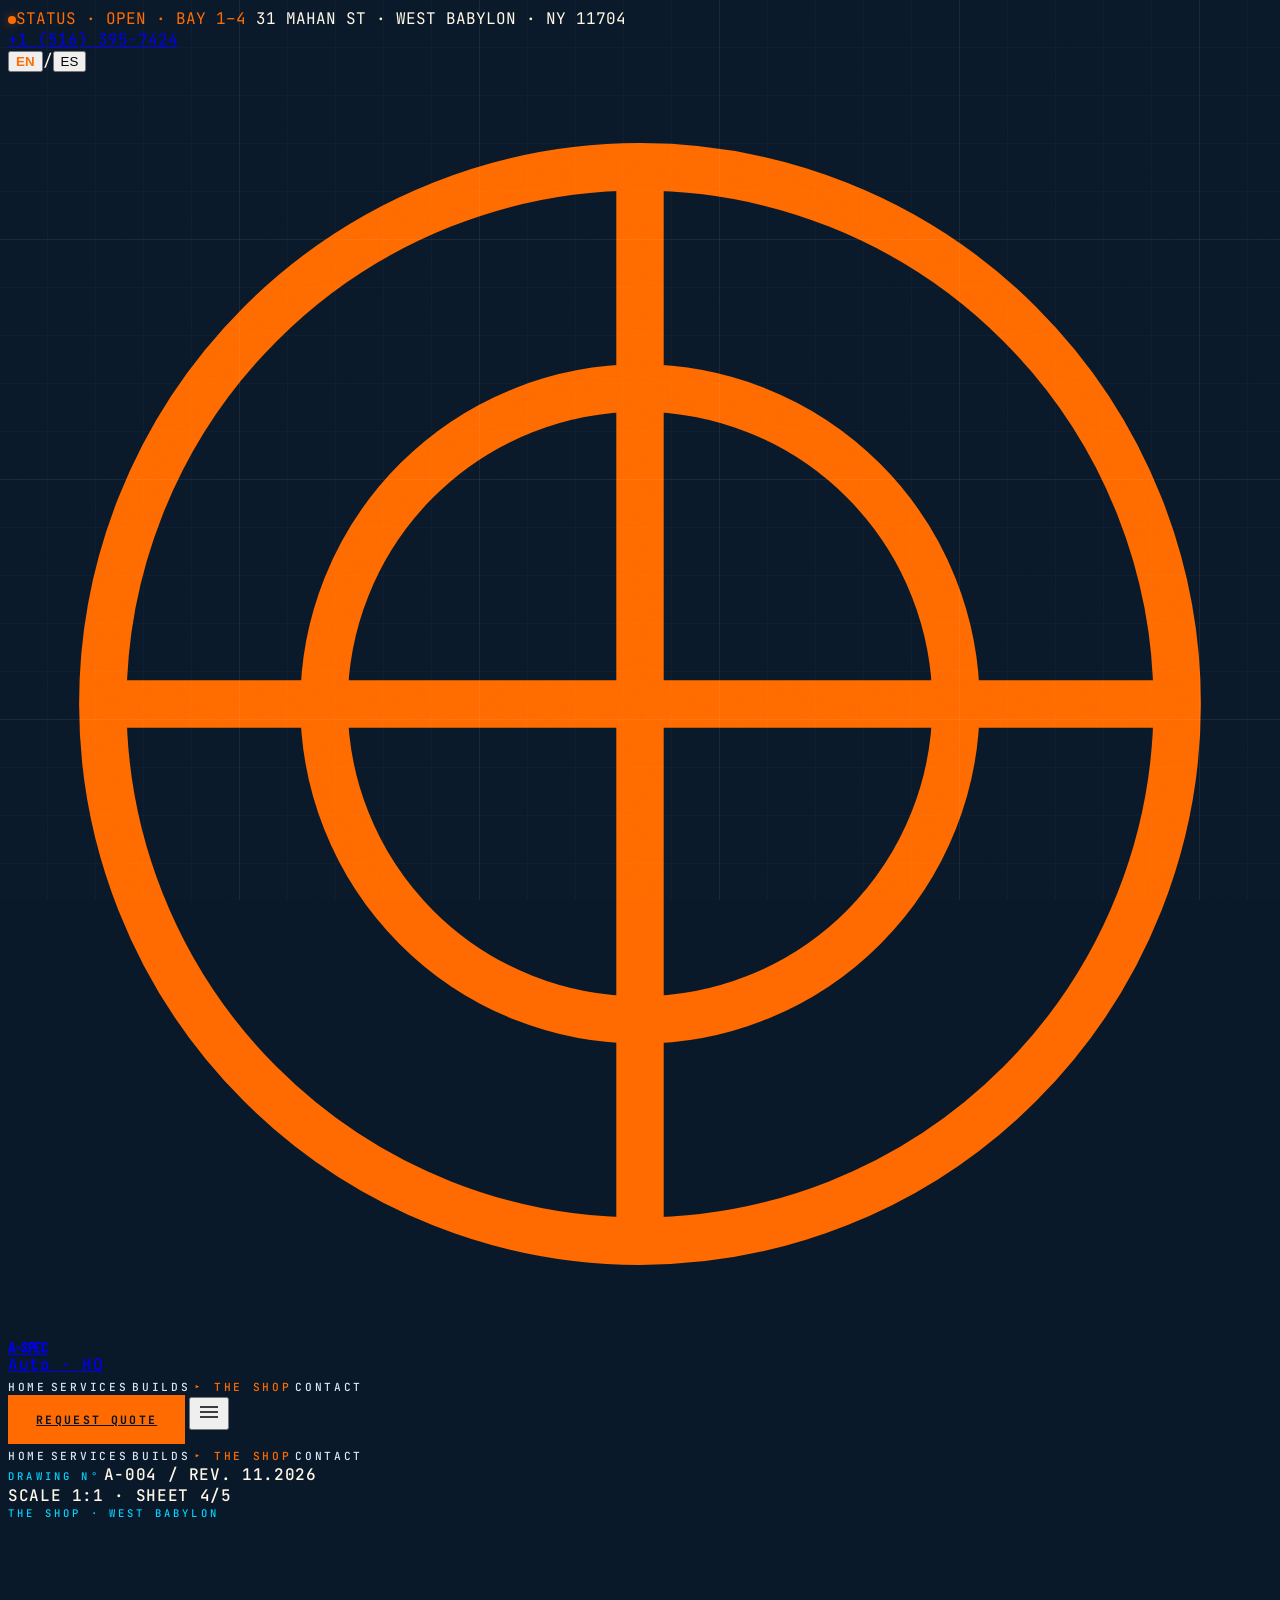
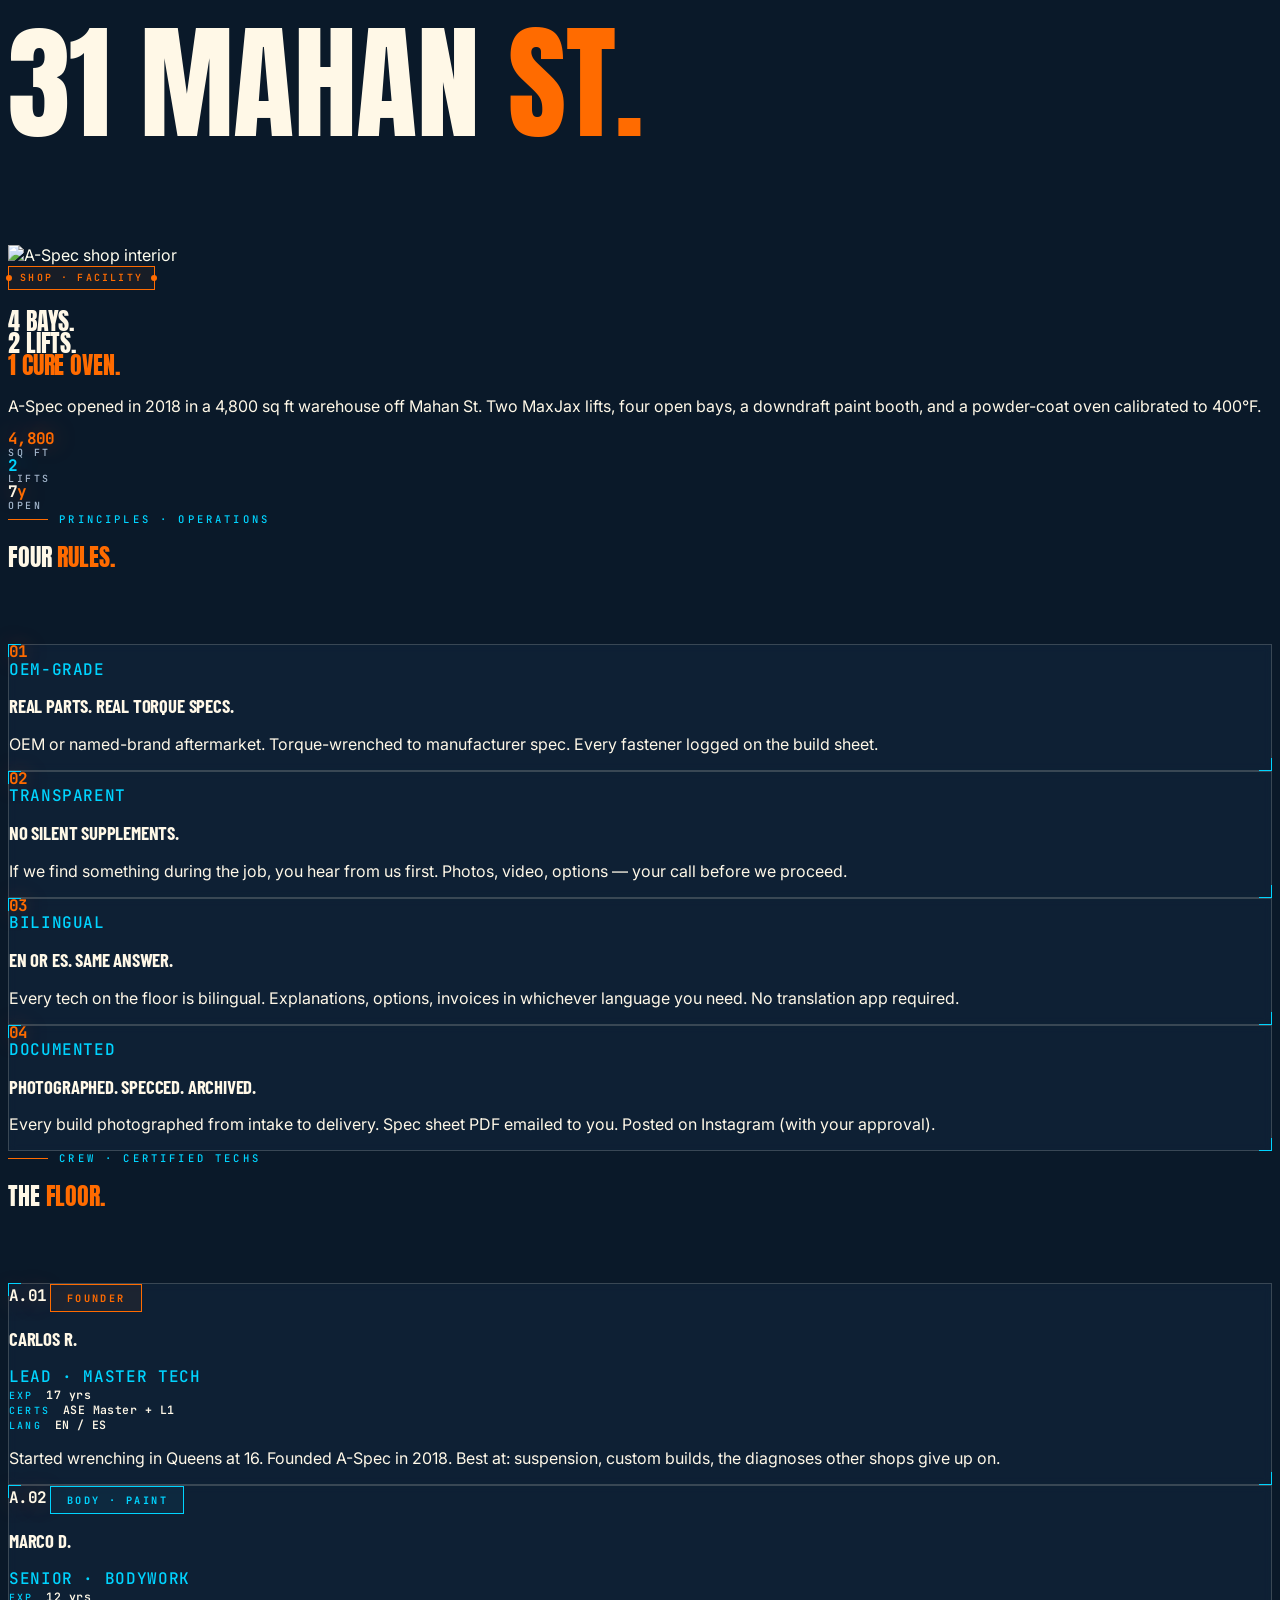
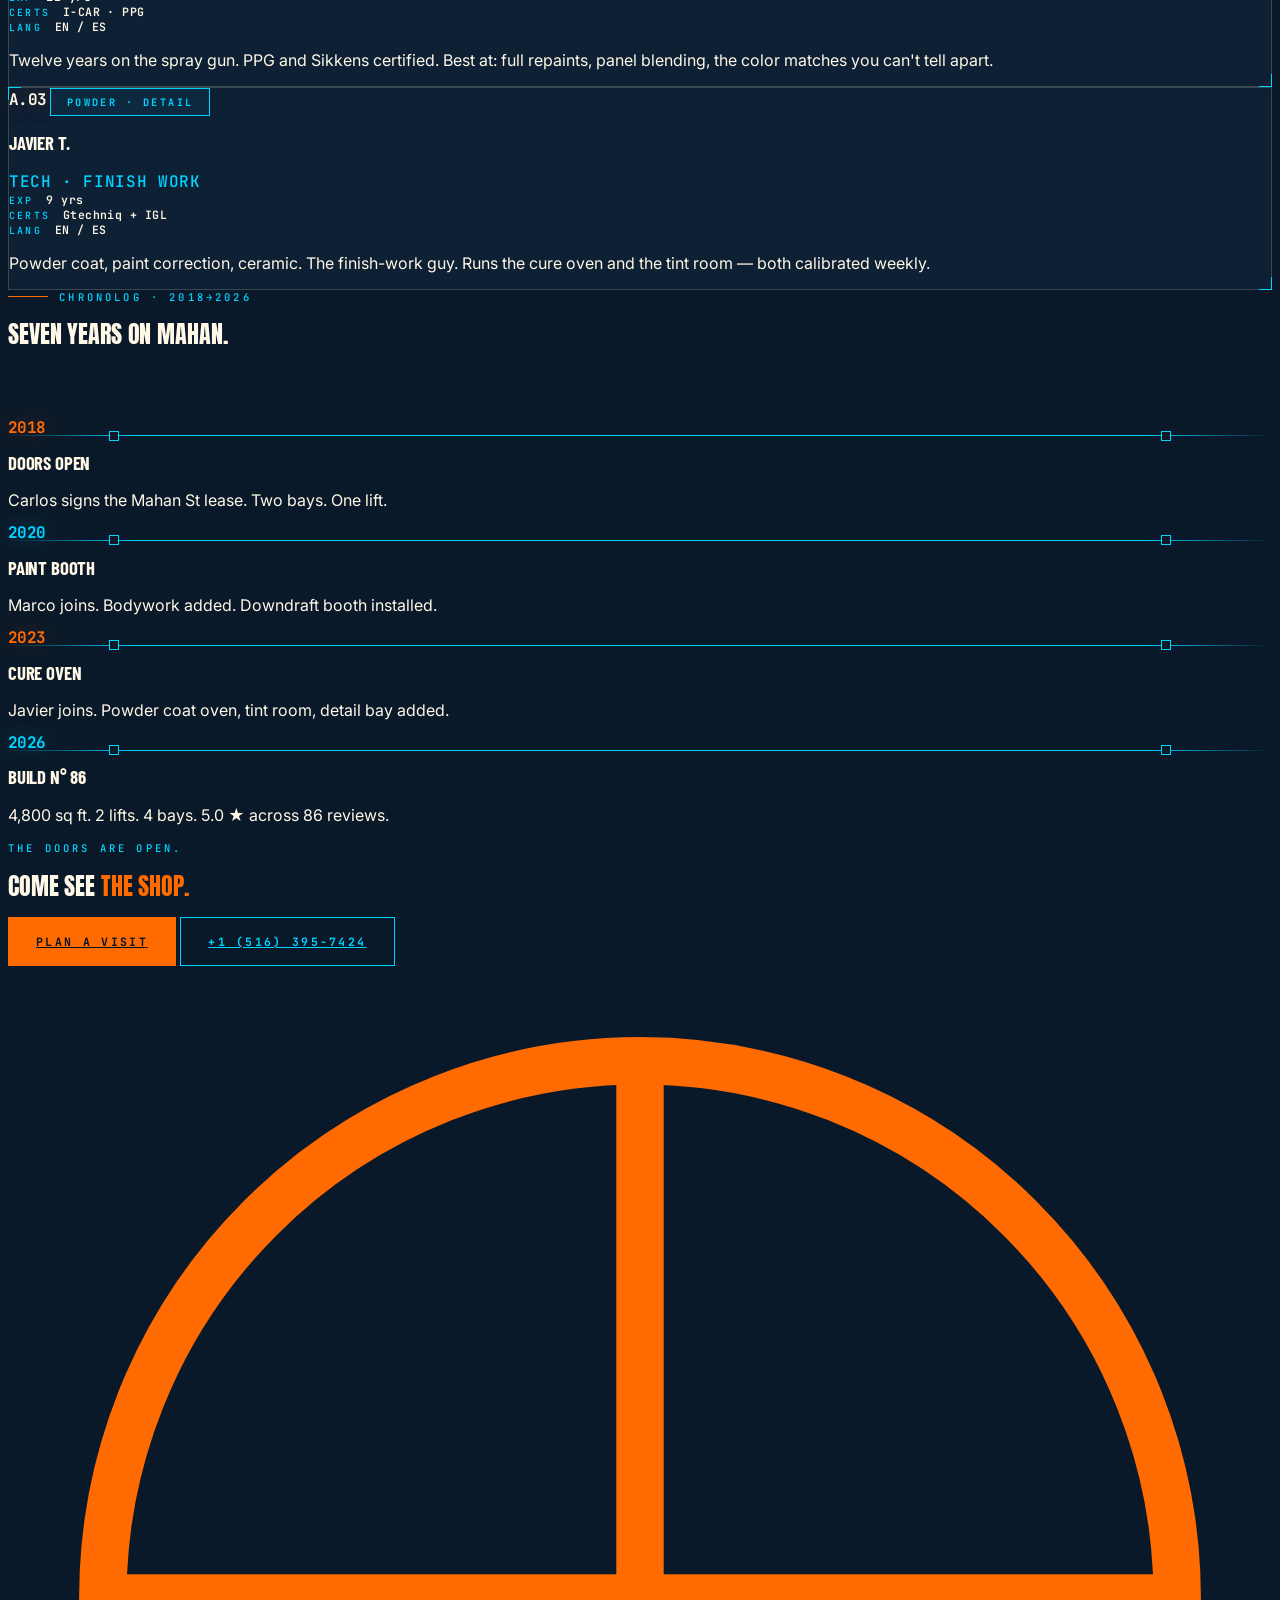
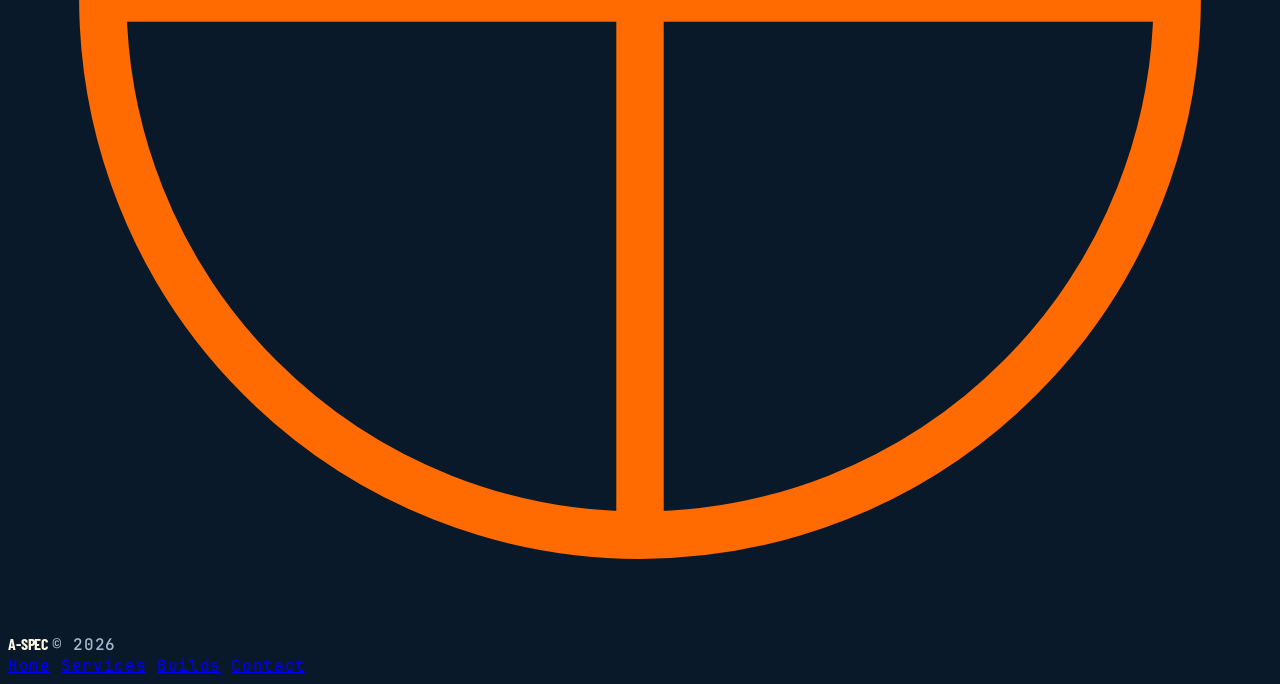
==== about.html @ 83f0b653 "Initial commit: A-Spec Auto HQ demo (blueprint engineering theme, EN/ES, 5 pages)" ====
<!DOCTYPE html>
<html lang="en">
<head>
<meta charset="UTF-8" />
<meta name="viewport" content="width=device-width, initial-scale=1.0" />
<title>The Shop · A-Spec Auto HQ</title>
<meta name="description" content="A-Spec Auto Headquarters — the shop, the crew, the way we work. 31 Mahan St, West Babylon NY." />
<link rel="icon" type="image/svg+xml" href="assets/brand/favicon.svg" />
<script src="https://cdn.tailwindcss.com"></script>
<link rel="preconnect" href="https://fonts.googleapis.com">
<link rel="preconnect" href="https://fonts.gstatic.com" crossorigin>
<link href="https://fonts.googleapis.com/css2?family=Inter:wght@400;500;600;700&family=Barlow+Condensed:wght@500;600;700;800&family=Anton&family=JetBrains+Mono:wght@400;500;600;700;800&display=swap" rel="stylesheet">
<link rel="stylesheet" href="assets/styles.css">
</head>
<body>

<div class="loader">
  <div class="loader-logo">A-SPEC<small>★ AUTO HEADQUARTERS · WEST BABYLON ★</small></div>
  <div class="loader-bar"></div>
  <div class="loader-readout" data-readout>&gt; booting...</div>
</div>

<div class="grain"></div>
<div class="scroll-progress"></div>

<div class="hidden md:block border-b border-[var(--line-blue)] relative z-10">
  <div class="max-w-[1500px] mx-auto px-8 py-2 flex items-center justify-between mono text-[.64rem] tracking-[.22em] uppercase">
    <div class="flex items-center gap-7 text-[var(--paper-3)]">
      <span class="flex items-center gap-2"><span class="dot-orange"></span><span style="color:var(--orange)">STATUS · OPEN · BAY 1–4</span></span>
      <span class="hidden lg:inline">31 MAHAN ST · WEST BABYLON · NY 11704</span>
    </div>
    <div class="flex items-center gap-6 text-[var(--paper-3)]">
      <a href="tel:+15163957424" class="hover:text-[var(--orange)]">+1 (516) 395-7424</a>
      <div class="lang-toggle flex items-center gap-1">
        <button data-lang="en" class="px-2 py-1">EN</button><span>/</span><button data-lang="es" class="px-2 py-1">ES</button>
      </div>
    </div>
  </div>
</div>

<nav class="sticky top-0 z-40 backdrop-blur-md bg-[#0a1929]/85 border-b border-[var(--line-blue)]">
  <div class="max-w-[1500px] mx-auto px-6 md:px-10 py-4 flex items-center justify-between">
    <a href="index.html" class="flex items-center gap-3">
      <svg viewBox="0 0 40 40" class="w-10 h-10" fill="none" stroke="currentColor" stroke-width="1.5" style="color:var(--orange)"><circle cx="20" cy="20" r="17"/><circle cx="20" cy="20" r="10"/><path d="M3 20h34M20 3v34"/></svg>
      <div>
        <div class="display text-xl md:text-2xl tracking-tight">A-Spec</div>
        <div class="tech text-[.55rem] tracking-[.32em] uppercase text-[var(--cyan)]">Auto · HQ</div>
      </div>
    </a>
    <div class="hidden md:flex items-center gap-9">
      <a href="index.html" class="nav-link" data-en="Home" data-es="Inicio">Home</a>
      <a href="services.html" class="nav-link" data-en="Services" data-es="Servicios">Services</a>
      <a href="builds.html" class="nav-link" data-en="Builds" data-es="Builds">Builds</a>
      <a href="about.html" class="nav-link active" data-en="The Shop" data-es="El Shop">The Shop</a>
      <a href="contact.html" class="nav-link" data-en="Contact" data-es="Contacto">Contact</a>
    </div>
    <div class="flex items-center gap-3">
      <a href="#" data-open-quote class="hidden md:inline-flex btn btn-orange !py-3 !px-5 !text-[.66rem]">Request quote</a>
      <button id="menuBtn" class="md:hidden p-2"><svg width="24" height="24" viewBox="0 0 24 24" fill="none" stroke="currentColor" stroke-width="1.5"><line x1="3" y1="7" x2="21" y2="7"/><line x1="3" y1="12" x2="21" y2="12"/><line x1="3" y1="17" x2="21" y2="17"/></svg></button>
    </div>
  </div>
  <div id="menuPanel" class="hidden md:hidden border-t border-[var(--line-blue)] px-6 py-5 flex flex-col gap-4">
    <a href="index.html" class="nav-link" data-en="Home" data-es="Inicio">Home</a>
    <a href="services.html" class="nav-link" data-en="Services" data-es="Servicios">Services</a>
    <a href="builds.html" class="nav-link" data-en="Builds" data-es="Builds">Builds</a>
    <a href="about.html" class="nav-link active" data-en="The Shop" data-es="El Shop">The Shop</a>
    <a href="contact.html" class="nav-link" data-en="Contact" data-es="Contacto">Contact</a>
  </div>
</nav>

<!-- HEADER -->
<section class="pt-12 md:pt-16 pb-10 relative z-10">
  <div class="max-w-[1500px] mx-auto px-6 md:px-10">
    <div class="reveal flex flex-wrap items-baseline justify-between gap-4 mb-8 pb-3 border-b border-[var(--line-2)]">
      <div class="flex flex-wrap items-baseline gap-4 md:gap-6">
        <span class="eyebrow">DRAWING N°</span>
        <span class="tech text-[var(--paper)]">A-004 / REV. 11.2026</span>
      </div>
      <div class="tech text-[.66rem] tracking-[.22em] uppercase text-[var(--paper-3)]">SCALE 1:1 · SHEET 4/5</div>
    </div>
    <div class="reveal">
      <div class="eyebrow">THE SHOP · WEST BABYLON</div>
      <h1 class="heavy hero-title mt-3 leading-[.9]">
        <span class="block">31 Mahan</span>
        <span class="block"><span style="color:var(--orange)">St.</span></span>
      </h1>
    </div>
  </div>
</section>

<!-- THE SHOP -->
<section class="py-16 md:py-24 relative z-10">
  <div class="max-w-[1500px] mx-auto px-6 md:px-10 grid md:grid-cols-12 gap-10 md:gap-16 items-center">
    <div class="md:col-span-7 reveal">
      <img src="https://images.unsplash.com/photo-1492144534655-ae79c964c9d7?auto=format&fit=crop&w=1600&q=85" alt="A-Spec shop interior" class="w-full aspect-[4/3] object-cover border border-[var(--line-2)]" style="filter:contrast(1.05) saturate(.85);"/>
    </div>
    <div class="md:col-span-5 reveal">
      <div class="callout mb-5">SHOP · FACILITY</div>
      <h2 class="heavy text-4xl md:text-5xl leading-[.9]" data-en-html="4 bays.<br>2 lifts.<br><span style='color:var(--orange)'>1 cure oven.</span>" data-es-html="4 bays.<br>2 elevadores.<br><span style='color:var(--orange)'>1 horno cure.</span>">
        4 bays.<br>2 lifts.<br><span style="color:var(--orange)">1 cure oven.</span>
      </h2>
      <p class="mt-6 text-[var(--paper-2)] leading-relaxed font-light"
         data-en="A-Spec opened in 2018 in a 4,800 sq ft warehouse off Mahan St. Two MaxJax lifts, four open bays, a downdraft paint booth, and a powder-coat oven calibrated to 400°F."
         data-es="A-Spec abrió en 2018 en un almacén de 4,800 sq ft en Mahan St. Dos elevadores MaxJax, cuatro bahías, cabina de pintura downdraft y un horno de powder coat calibrado a 400°F.">
        A-Spec opened in 2018 in a 4,800 sq ft warehouse off Mahan St. Two MaxJax lifts, four open bays, a downdraft paint booth, and a powder-coat oven calibrated to 400°F.
      </p>
      <div class="mt-8 grid grid-cols-3 gap-4">
        <div><div class="dyno text-3xl">4,800</div><div class="label mt-1" data-en="SQ FT" data-es="SQ FT">SQ FT</div></div>
        <div><div class="dyno dyno-cyan text-3xl">2</div><div class="label mt-1" data-en="LIFTS" data-es="LIFTS">LIFTS</div></div>
        <div><div class="dyno dyno-paper text-3xl">7<span style="color:var(--orange)">y</span></div><div class="label mt-1" data-en="OPEN" data-es="ABIERTO">OPEN</div></div>
      </div>
    </div>
  </div>
</section>

<!-- METHODOLOGY -->
<section class="py-16 md:py-24 relative z-10 bg-[var(--bg-deep)] border-y border-[var(--line-blue)]">
  <div class="max-w-[1500px] mx-auto px-6 md:px-10">
    <div class="section-head reveal">
      <div>
        <div class="axis"><span class="bar"></span><span class="eyebrow">PRINCIPLES · OPERATIONS</span></div>
        <h2 class="heavy text-4xl md:text-6xl mt-4 leading-[.9]" data-en-html="Four <span style='color:var(--orange)'>rules.</span>" data-es-html="Cuatro <span style='color:var(--orange)'>reglas.</span>">
          Four <span style="color:var(--orange)">rules.</span>
        </h2>
      </div>
    </div>

    <div class="grid md:grid-cols-2 gap-5 reveal-stagger">
      <div class="card card-cad p-7">
        <div class="flex items-baseline justify-between mb-4">
          <div class="dyno text-5xl">01</div>
          <div class="tech text-[.62rem] tracking-[.22em] uppercase" style="color:var(--cyan)">OEM-GRADE</div>
        </div>
        <h3 class="display text-2xl mb-3" data-en="Real parts. Real torque specs." data-es="Partes reales. Torques reales.">Real parts. Real torque specs.</h3>
        <p class="text-sm text-[var(--paper-3)] leading-relaxed font-light" data-en="OEM or named-brand aftermarket. Torque-wrenched to manufacturer spec. Every fastener logged on the build sheet." data-es="OEM o aftermarket de marca. Torque al spec del fabricante. Cada tornillo en el build sheet.">OEM or named-brand aftermarket. Torque-wrenched to manufacturer spec. Every fastener logged on the build sheet.</p>
      </div>
      <div class="card card-cad p-7">
        <div class="flex items-baseline justify-between mb-4">
          <div class="dyno text-5xl">02</div>
          <div class="tech text-[.62rem] tracking-[.22em] uppercase" style="color:var(--cyan)">TRANSPARENT</div>
        </div>
        <h3 class="display text-2xl mb-3" data-en="No silent supplements." data-es="Sin suplementos en silencio.">No silent supplements.</h3>
        <p class="text-sm text-[var(--paper-3)] leading-relaxed font-light" data-en="If we find something during the job, you hear from us first. Photos, video, options — your call before we proceed." data-es="Si encontramos algo durante el trabajo, te llamamos primero. Fotos, video, opciones — tú decides antes de seguir.">If we find something during the job, you hear from us first. Photos, video, options — your call before we proceed.</p>
      </div>
      <div class="card card-cad p-7">
        <div class="flex items-baseline justify-between mb-4">
          <div class="dyno text-5xl">03</div>
          <div class="tech text-[.62rem] tracking-[.22em] uppercase" style="color:var(--cyan)">BILINGUAL</div>
        </div>
        <h3 class="display text-2xl mb-3" data-en="EN or ES. Same answer." data-es="EN o ES. Misma respuesta.">EN or ES. Same answer.</h3>
        <p class="text-sm text-[var(--paper-3)] leading-relaxed font-light" data-en="Every tech on the floor is bilingual. Explanations, options, invoices in whichever language you need. No translation app required." data-es="Cada técnico habla los dos idiomas. Explicaciones, opciones, facturas en el idioma que necesites. Sin app de traducción.">Every tech on the floor is bilingual. Explanations, options, invoices in whichever language you need. No translation app required.</p>
      </div>
      <div class="card card-cad p-7">
        <div class="flex items-baseline justify-between mb-4">
          <div class="dyno text-5xl">04</div>
          <div class="tech text-[.62rem] tracking-[.22em] uppercase" style="color:var(--cyan)">DOCUMENTED</div>
        </div>
        <h3 class="display text-2xl mb-3" data-en="Photographed. Specced. Archived." data-es="Fotografiado. Speceado. Archivado.">Photographed. Specced. Archived.</h3>
        <p class="text-sm text-[var(--paper-3)] leading-relaxed font-light" data-en="Every build photographed from intake to delivery. Spec sheet PDF emailed to you. Posted on Instagram (with your approval)." data-es="Cada build fotografiado de entrada a entrega. Spec sheet PDF al email. Posteado en Instagram (con tu aprobación).">Every build photographed from intake to delivery. Spec sheet PDF emailed to you. Posted on Instagram (with your approval).</p>
      </div>
    </div>
  </div>
</section>

<!-- THE CREW -->
<section class="py-16 md:py-24 relative z-10">
  <div class="max-w-[1500px] mx-auto px-6 md:px-10">
    <div class="section-head reveal">
      <div>
        <div class="axis"><span class="bar"></span><span class="eyebrow">CREW · CERTIFIED TECHS</span></div>
        <h2 class="heavy text-4xl md:text-6xl mt-4 leading-[.9]" data-en-html="The <span style='color:var(--orange)'>floor.</span>" data-es-html="El <span style='color:var(--orange)'>piso.</span>">
          The <span style="color:var(--orange)">floor.</span>
        </h2>
      </div>
    </div>

    <div class="grid md:grid-cols-3 gap-5 reveal-stagger">
      <div class="card card-cad p-7">
        <div class="flex items-baseline justify-between mb-2">
          <span class="dyno text-3xl dyno-paper">A.01</span>
          <span class="stamp stamp-orange">FOUNDER</span>
        </div>
        <h3 class="display text-3xl mt-3 mb-2">Carlos R.</h3>
        <div class="tech text-[.62rem] tracking-[.22em] uppercase mb-4" style="color:var(--cyan)">LEAD · MASTER TECH</div>
        <div class="space-y-2 mb-4">
          <div class="spec"><span class="k">EXP</span><span class="v ml-auto">17 yrs</span></div>
          <div class="spec"><span class="k">CERTS</span><span class="v ml-auto">ASE Master + L1</span></div>
          <div class="spec"><span class="k">LANG</span><span class="v ml-auto">EN / ES</span></div>
        </div>
        <p class="text-sm text-[var(--paper-3)] leading-relaxed" data-en="Started wrenching in Queens at 16. Founded A-Spec in 2018. Best at: suspension, custom builds, the diagnoses other shops give up on." data-es="Empezó a los 16 en Queens. Fundó A-Spec en 2018. Lo suyo: suspensión, builds custom, los diagnósticos que otros shops abandonan.">Started wrenching in Queens at 16. Founded A-Spec in 2018. Best at: suspension, custom builds, the diagnoses other shops give up on.</p>
      </div>

      <div class="card card-cad p-7">
        <div class="flex items-baseline justify-between mb-2">
          <span class="dyno text-3xl dyno-paper">A.02</span>
          <span class="stamp">BODY · PAINT</span>
        </div>
        <h3 class="display text-3xl mt-3 mb-2">Marco D.</h3>
        <div class="tech text-[.62rem] tracking-[.22em] uppercase mb-4" style="color:var(--cyan)">SENIOR · BODYWORK</div>
        <div class="space-y-2 mb-4">
          <div class="spec"><span class="k">EXP</span><span class="v ml-auto">12 yrs</span></div>
          <div class="spec"><span class="k">CERTS</span><span class="v ml-auto">I-CAR · PPG</span></div>
          <div class="spec"><span class="k">LANG</span><span class="v ml-auto">EN / ES</span></div>
        </div>
        <p class="text-sm text-[var(--paper-3)] leading-relaxed" data-en="Twelve years on the spray gun. PPG and Sikkens certified. Best at: full repaints, panel blending, the color matches you can't tell apart." data-es="Doce años con la pistola. Certificado PPG y Sikkens. Lo suyo: repintados completos, mezclado de paneles, color matches que no se distinguen.">Twelve years on the spray gun. PPG and Sikkens certified. Best at: full repaints, panel blending, the color matches you can't tell apart.</p>
      </div>

      <div class="card card-cad p-7">
        <div class="flex items-baseline justify-between mb-2">
          <span class="dyno text-3xl dyno-paper">A.03</span>
          <span class="stamp">POWDER · DETAIL</span>
        </div>
        <h3 class="display text-3xl mt-3 mb-2">Javier T.</h3>
        <div class="tech text-[.62rem] tracking-[.22em] uppercase mb-4" style="color:var(--cyan)">TECH · FINISH WORK</div>
        <div class="space-y-2 mb-4">
          <div class="spec"><span class="k">EXP</span><span class="v ml-auto">9 yrs</span></div>
          <div class="spec"><span class="k">CERTS</span><span class="v ml-auto">Gtechniq + IGL</span></div>
          <div class="spec"><span class="k">LANG</span><span class="v ml-auto">EN / ES</span></div>
        </div>
        <p class="text-sm text-[var(--paper-3)] leading-relaxed" data-en="Powder coat, paint correction, ceramic. The finish-work guy. Runs the cure oven and the tint room — both calibrated weekly." data-es="Powder coat, corrección de pintura, cerámico. El del acabado. Maneja el horno y la sala de tint — calibrados semanalmente.">Powder coat, paint correction, ceramic. The finish-work guy. Runs the cure oven and the tint room — both calibrated weekly.</p>
      </div>
    </div>
  </div>
</section>

<!-- TIMELINE -->
<section class="py-16 md:py-24 bg-[var(--bg-deep)] border-y border-[var(--line-blue)] relative z-10">
  <div class="max-w-[1500px] mx-auto px-6 md:px-10">
    <div class="section-head reveal">
      <div>
        <div class="axis"><span class="bar"></span><span class="eyebrow">CHRONOLOG · 2018→2026</span></div>
        <h2 class="heavy text-4xl md:text-6xl mt-4 leading-[.9]" data-en="Seven years on Mahan." data-es="Siete años en Mahan.">Seven years on Mahan.</h2>
      </div>
    </div>

    <div class="grid md:grid-cols-4 gap-5 reveal-stagger">
      <div>
        <div class="dyno text-5xl">2018</div>
        <div class="schem-line my-4"></div>
        <h3 class="display text-lg mb-2" data-en="Doors open" data-es="Apertura">Doors open</h3>
        <p class="text-xs text-[var(--paper-3)] leading-relaxed" data-en="Carlos signs the Mahan St lease. Two bays. One lift." data-es="Carlos firma renta en Mahan St. Dos bahías. Un elevador.">Carlos signs the Mahan St lease. Two bays. One lift.</p>
      </div>
      <div>
        <div class="dyno text-5xl dyno-cyan">2020</div>
        <div class="schem-line my-4"></div>
        <h3 class="display text-lg mb-2" data-en="Paint booth" data-es="Cabina pintura">Paint booth</h3>
        <p class="text-xs text-[var(--paper-3)] leading-relaxed" data-en="Marco joins. Bodywork added. Downdraft booth installed." data-es="Marco se une. Carrocería añadida. Cabina downdraft instalada.">Marco joins. Bodywork added. Downdraft booth installed.</p>
      </div>
      <div>
        <div class="dyno text-5xl">2023</div>
        <div class="schem-line my-4"></div>
        <h3 class="display text-lg mb-2" data-en="Cure oven" data-es="Horno cure">Cure oven</h3>
        <p class="text-xs text-[var(--paper-3)] leading-relaxed" data-en="Javier joins. Powder coat oven, tint room, detail bay added." data-es="Javier se une. Horno, sala de tint, detail bay añadidos.">Javier joins. Powder coat oven, tint room, detail bay added.</p>
      </div>
      <div>
        <div class="dyno text-5xl dyno-cyan">2026</div>
        <div class="schem-line my-4"></div>
        <h3 class="display text-lg mb-2" data-en="Build N° 86" data-es="Build N° 86">Build N° 86</h3>
        <p class="text-xs text-[var(--paper-3)] leading-relaxed" data-en="4,800 sq ft. 2 lifts. 4 bays. 5.0 ★ across 86 reviews." data-es="4,800 sq ft. 2 elevadores. 4 bahías. 5.0 ★ en 86 reseñas.">4,800 sq ft. 2 lifts. 4 bays. 5.0 ★ across 86 reviews.</p>
      </div>
    </div>
  </div>
</section>

<!-- CTA -->
<section class="py-20 md:py-28 relative z-10 text-center">
  <div class="max-w-3xl mx-auto px-6 reveal">
    <div class="eyebrow mb-3" data-en="The doors are open." data-es="Las puertas están abiertas.">The doors are open.</div>
    <h2 class="heavy text-5xl md:text-7xl leading-[.9]" data-en-html="Come see <span style='color:var(--orange)'>the shop.</span>" data-es-html="Pásate a ver <span style='color:var(--orange)'>el shop.</span>">
      Come see <span style="color:var(--orange)">the shop.</span>
    </h2>
    <div class="mt-10 flex flex-col sm:flex-row gap-3 justify-center">
      <a href="contact.html" class="btn btn-orange">Plan a visit</a>
      <a href="tel:+15163957424" class="btn btn-cyan">+1 (516) 395-7424</a>
    </div>
  </div>
</section>

<footer class="py-12 border-t border-[var(--line-blue)] bg-[var(--bg-deep)] relative z-10">
  <div class="max-w-[1500px] mx-auto px-6 md:px-10 flex flex-col md:flex-row items-start md:items-center justify-between gap-4">
    <div class="flex items-center gap-3">
      <svg viewBox="0 0 40 40" class="w-8 h-8" fill="none" stroke="currentColor" stroke-width="1.5" style="color:var(--orange)"><circle cx="20" cy="20" r="17"/><path d="M3 20h34M20 3v34"/></svg>
      <span class="display text-xl">A-Spec</span>
      <span class="tech text-[.62rem] tracking-[.22em] uppercase" style="color:var(--paper-3)">© <span data-year></span></span>
    </div>
    <div class="flex items-center gap-6 text-sm tech text-[var(--paper-2)]">
      <a href="index.html" class="hover:text-[var(--orange)]">Home</a>
      <a href="services.html" class="hover:text-[var(--orange)]">Services</a>
      <a href="builds.html" class="hover:text-[var(--orange)]">Builds</a>
      <a href="contact.html" class="hover:text-[var(--orange)]">Contact</a>
    </div>
  </div>
</footer>

<div class="mobile-cta">
  <a href="tel:+15163957424" class="btn-cyan">Call</a>
  <a href="#" data-open-quote class="btn-orange">Spec sheet</a>
</div>

<div id="quoteModal" class="modal-bg">
  <div class="modal-card">
    <button class="modal-close" data-close-quote>×</button>
    <div class="eyebrow">Build sheet request</div>
    <h3 class="heavy text-3xl mt-3 mb-2 leading-[.9]">Spec your build.</h3>
    <p class="text-sm text-[var(--paper-3)] tech mb-7">&gt; we draft. you approve. we build.</p>
    <form data-fake class="space-y-5">
      <div><span class="field-label">Name</span><input class="input" required/></div>
      <div class="grid grid-cols-2 gap-5">
        <div><span class="field-label">Phone</span><input class="input" type="tel" required placeholder="(516) ..."/></div>
        <div><span class="field-label">Vehicle</span><input class="input" placeholder="YR · MK · MDL"/></div>
      </div>
      <div><span class="field-label">Build description</span><textarea class="input" rows="4"></textarea></div>
      <button class="btn btn-orange w-full">Send · get spec sheet</button>
      <div data-form-result class="hidden tech text-sm pt-2" style="color:var(--green)"></div>
    </form>
  </div>
</div>

<script src="assets/app.js"></script>
</body>
</html>
---- assets/styles.css ----
/* A-Spec Auto HQ — Blueprint Engineering Whitepaper */
:root{
  --bg:#0a1929;
  --bg-1:#0e2036;
  --bg-2:#142b46;
  --bg-deep:#06111e;
  --paper:#fff8e7;
  --paper-2:#d8e6f5;
  --paper-3:#a5b8ce;
  --ink:#06111e;
  --line:rgba(255,248,231,.08);
  --line-2:rgba(255,248,231,.18);
  --line-blue:rgba(0,212,255,.22);
  --orange:#ff6b00;
  --orange-glow:rgba(255,107,0,.45);
  --cyan:#00d4ff;
  --cyan-glow:rgba(0,212,255,.45);
  --yellow:#ffd60a;
  --green:#00ff85;
  --red:#ff3b3b;
  /* legacy */
  --text:var(--paper);
  --text-2:var(--paper-2);
  --text-3:var(--paper-3);
  --accent:var(--orange);
  --accent-glow:var(--orange-glow);
}
*{box-sizing:border-box}
html{scroll-behavior:smooth;background:var(--bg);}
body{font-family:'Inter','IBM Plex Sans',sans-serif;background:var(--bg);color:var(--text);overflow-x:hidden;font-weight:400;-webkit-font-smoothing:antialiased;letter-spacing:0;}

/* Blueprint grid background — global */
body::before{content:'';position:fixed;inset:0;pointer-events:none;z-index:0;background-image:
  linear-gradient(rgba(255,248,231,.025) 1px,transparent 1px),
  linear-gradient(90deg,rgba(255,248,231,.025) 1px,transparent 1px);
  background-size:48px 48px;background-position:-1px -1px;}
body::after{content:'';position:fixed;inset:0;pointer-events:none;z-index:0;background-image:
  linear-gradient(rgba(255,248,231,.05) 1px,transparent 1px),
  linear-gradient(90deg,rgba(255,248,231,.05) 1px,transparent 1px);
  background-size:240px 240px;background-position:-1px -1px;}

/* Typography */
.display{font-family:'Barlow Condensed','Anton',sans-serif;font-weight:700;letter-spacing:-.01em;line-height:.9;text-transform:uppercase;}
.heavy{font-family:'Anton','Barlow Condensed',sans-serif;font-weight:400;letter-spacing:-.005em;line-height:.92;text-transform:uppercase;}
.mono{font-family:'JetBrains Mono','Space Mono',monospace;}
.tech{font-family:'JetBrains Mono',monospace;font-weight:500;letter-spacing:.04em;}
.eyebrow{font-family:'JetBrains Mono',monospace;font-size:.66rem;letter-spacing:.3em;text-transform:uppercase;color:var(--cyan);font-weight:500;}
.label{font-family:'JetBrains Mono',monospace;font-size:.62rem;letter-spacing:.26em;text-transform:uppercase;color:var(--paper-3);font-weight:500;}
.numeric{font-family:'JetBrains Mono',monospace;font-weight:700;letter-spacing:-.02em;}
::selection{background:var(--orange);color:var(--ink);}

/* Grain */
.grain{position:fixed;inset:0;pointer-events:none;z-index:1;opacity:.04;mix-blend-mode:overlay;background-image:url("data:image/svg+xml,%3Csvg viewBox='0 0 200 200' xmlns='http://www.w3.org/2000/svg'%3E%3Cfilter id='n'%3E%3CfeTurbulence type='fractalNoise' baseFrequency='.85' stitchTiles='stitch'/%3E%3C/filter%3E%3Crect width='100%25' height='100%25' filter='url(%23n)'/%3E%3C/svg%3E");}

/* Buttons */
.btn{display:inline-flex;align-items:center;justify-content:center;gap:.6rem;padding:1rem 1.7rem;font-family:'JetBrains Mono',monospace;font-size:.72rem;letter-spacing:.2em;text-transform:uppercase;font-weight:700;transition:all .25s ease;border-radius:0;cursor:pointer;border:1px solid transparent;}
.btn-orange{background:var(--orange);color:var(--ink);}
.btn-orange:hover{background:#ff8533;box-shadow:0 0 28px var(--orange-glow);transform:translateY(-1px);}
.btn-cyan{background:transparent;color:var(--cyan);border-color:var(--cyan);}
.btn-cyan:hover{background:var(--cyan);color:var(--ink);box-shadow:0 0 28px var(--cyan-glow);}
.btn-line{background:transparent;color:var(--paper);border-color:var(--line-2);}
.btn-line:hover{border-color:var(--paper);background:rgba(255,248,231,.05);}
.btn-ghost{background:transparent;color:var(--ink);border-color:var(--ink);}

/* Nav */
.nav-link{font-family:'JetBrains Mono',monospace;font-size:.7rem;letter-spacing:.24em;text-transform:uppercase;color:var(--paper-2);font-weight:500;transition:color .25s;text-decoration:none;position:relative;}
.nav-link:hover{color:var(--orange);}
.nav-link.active{color:var(--orange);}
.nav-link.active::before{content:'▸ ';color:var(--orange);}

/* Cards — blueprint sheet */
.card{background:rgba(20,43,70,.4);border:1px solid var(--line-2);transition:border-color .35s,transform .35s;backdrop-filter:blur(4px);position:relative;}
.card:hover{border-color:var(--orange);}
/* Corner markers (CAD style) */
.card-cad{position:relative;}
.card-cad::before,.card-cad::after{content:'';position:absolute;width:12px;height:12px;border:1px solid var(--cyan);}
.card-cad::before{top:-1px;left:-1px;border-right:0;border-bottom:0;}
.card-cad::after{bottom:-1px;right:-1px;border-left:0;border-top:0;}

/* Spec block — technical readout */
.spec{font-family:'JetBrains Mono',monospace;font-size:.72rem;letter-spacing:.04em;display:flex;align-items:baseline;gap:.8rem;color:var(--paper-3);}
.spec .k{color:var(--cyan);letter-spacing:.22em;text-transform:uppercase;font-size:.62rem;font-weight:500;}
.spec .v{color:var(--paper);font-weight:600;}

/* Dimensional callout (CAD measurement) */
.callout{position:relative;display:inline-flex;align-items:center;gap:.5rem;padding:.3rem .7rem;border:1px solid var(--orange);color:var(--orange);font-family:'JetBrains Mono',monospace;font-size:.62rem;letter-spacing:.22em;text-transform:uppercase;font-weight:600;background:rgba(255,107,0,.06);}
.callout::before,.callout::after{content:'';position:absolute;width:6px;height:6px;border-radius:50%;background:var(--orange);}
.callout::before{top:50%;left:-3px;transform:translateY(-50%);}
.callout::after{top:50%;right:-3px;transform:translateY(-50%);}

/* Stamps */
.stamp{display:inline-flex;align-items:center;gap:.5rem;padding:.4rem .95rem;border:1px solid var(--cyan);color:var(--cyan);font-family:'JetBrains Mono',monospace;font-size:.64rem;letter-spacing:.24em;text-transform:uppercase;font-weight:700;background:rgba(0,212,255,.05);}
.stamp-orange{border-color:var(--orange);color:var(--orange);background:rgba(255,107,0,.06);}
.stamp-yellow{border-color:var(--yellow);color:var(--yellow);background:rgba(255,214,10,.06);}
.stamp-green{border-color:var(--green);color:var(--green);background:rgba(0,255,133,.06);}

/* Decorative crosshair + ticks */
.crosshair{position:absolute;width:60px;height:60px;color:var(--orange);}
.crosshair::before,.crosshair::after{content:'';position:absolute;background:currentColor;}
.crosshair::before{left:50%;top:0;bottom:0;width:1px;transform:translateX(-50%);}
.crosshair::after{top:50%;left:0;right:0;height:1px;transform:translateY(-50%);}

/* Tick marks */
.ticks{display:flex;gap:2px;align-items:flex-end;height:18px;}
.ticks span{display:block;width:1px;background:var(--cyan);}

/* Schematic divider */
.schem-line{height:1px;background:linear-gradient(90deg,transparent 0,var(--cyan) 10%,var(--cyan) 90%,transparent 100%);position:relative;}
.schem-line::before,.schem-line::after{content:'';position:absolute;top:50%;transform:translateY(-50%);width:8px;height:8px;border:1px solid var(--cyan);background:var(--bg);}
.schem-line::before{left:8%;}
.schem-line::after{right:8%;}

/* Dyno-style big number */
.dyno{font-family:'JetBrains Mono',monospace;font-weight:700;letter-spacing:-.04em;line-height:.85;color:var(--orange);text-shadow:0 0 24px var(--orange-glow);}
.dyno-cyan{color:var(--cyan);text-shadow:0 0 24px var(--cyan-glow);}
.dyno-paper{color:var(--paper);}

/* Hero */
.hero-img{filter:contrast(1.1) saturate(.85) brightness(.7);}
.hero-fade{background:linear-gradient(180deg,rgba(10,25,41,.5) 0%,rgba(10,25,41,.7) 60%,var(--bg) 100%);}

/* Marquee */
.marquee{display:flex;animation:scroll 50s linear infinite;}
.marquee:hover{animation-play-state:paused;}
@keyframes scroll{from{transform:translateX(0)}to{transform:translateX(-50%)}}

/* Service rows */
.svc-row{display:grid;grid-template-columns:90px 1fr auto;align-items:center;gap:2rem;padding:1.5rem 0;border-bottom:1px solid var(--line-blue);transition:padding .3s,background .25s;}
.svc-row:hover{padding-left:1.2rem;background:rgba(0,212,255,.04);}
.svc-row .num{font-family:'JetBrains Mono',monospace;font-size:.72rem;letter-spacing:.22em;color:var(--cyan);font-weight:700;}
.svc-row .arrow{color:var(--paper-3);transition:color .3s,transform .3s;font-family:'JetBrains Mono',monospace;font-size:.7rem;}
.svc-row:hover .arrow{color:var(--orange);transform:translateX(6px);}

/* Reveal */
.reveal{opacity:0;transform:translateY(28px);transition:opacity .9s cubic-bezier(.16,1,.3,1),transform .9s cubic-bezier(.16,1,.3,1);}
.reveal.in{opacity:1;transform:translateY(0);}
.reveal-stagger>*{opacity:0;transform:translateY(20px);transition:opacity .8s cubic-bezier(.16,1,.3,1),transform .8s cubic-bezier(.16,1,.3,1);}
.reveal-stagger.in>*{opacity:1;transform:translateY(0);}
.reveal-stagger.in>*:nth-child(1){transition-delay:0s}
.reveal-stagger.in>*:nth-child(2){transition-delay:.08s}
.reveal-stagger.in>*:nth-child(3){transition-delay:.16s}
.reveal-stagger.in>*:nth-child(4){transition-delay:.24s}
.reveal-stagger.in>*:nth-child(5){transition-delay:.32s}
.reveal-stagger.in>*:nth-child(6){transition-delay:.4s}

/* Build cards (gallery) */
.build-card{overflow:hidden;position:relative;border:1px solid var(--line-2);transition:border-color .35s,transform .35s;}
.build-card:hover{border-color:var(--orange);}
.build-card img{transition:transform .9s cubic-bezier(.16,1,.3,1),filter .5s;display:block;width:100%;height:100%;object-fit:cover;filter:contrast(1.05) saturate(.85);}
.build-card:hover img{transform:scale(1.04);filter:contrast(1.1) saturate(1);}
.build-card .meta{position:absolute;inset:0;padding:1.5rem;display:flex;flex-direction:column;justify-content:flex-end;background:linear-gradient(180deg,transparent 40%,rgba(6,17,30,.95) 100%);}

/* Scroll progress */
.scroll-progress{position:fixed;top:0;left:0;height:3px;background:linear-gradient(90deg,var(--orange),var(--cyan));z-index:99;width:0;transition:width .1s;box-shadow:0 0 12px var(--orange-glow);}

/* Loader — boot sequence */
.loader{position:fixed;inset:0;background:var(--bg-deep);z-index:100;display:flex;align-items:center;justify-content:center;transition:opacity .6s,visibility .6s;flex-direction:column;gap:1.5rem;font-family:'JetBrains Mono',monospace;}
.loader.hidden{opacity:0;visibility:hidden;}
.loader-logo{font-family:'Barlow Condensed',sans-serif;font-weight:700;font-size:3.6rem;color:var(--paper);letter-spacing:-.02em;line-height:1;text-align:center;text-transform:uppercase;}
.loader-logo small{display:block;font-family:'JetBrains Mono',monospace;font-size:.6rem;letter-spacing:.4em;color:var(--orange);margin-top:.6rem;font-weight:500;}
.loader-bar{width:240px;height:1px;background:rgba(255,248,231,.1);overflow:hidden;position:relative;}
.loader-bar::after{content:'';position:absolute;inset:0;background:var(--orange);width:0;animation:load 1.2s cubic-bezier(.7,0,.3,1) forwards;box-shadow:0 0 12px var(--orange-glow);}
@keyframes load{from{width:0}to{width:100%}}
.loader-readout{font-family:'JetBrains Mono',monospace;font-size:.6rem;letter-spacing:.18em;color:var(--cyan);text-transform:uppercase;}

/* Forms */
.input{width:100%;background:transparent;border:0;border-bottom:1px solid var(--line-2);padding:.85rem 0;color:var(--paper);font-family:'JetBrains Mono',monospace;font-weight:400;font-size:.95rem;outline:none;transition:border-color .3s;letter-spacing:.02em;}
.input:focus{border-bottom-color:var(--orange);}
.input::placeholder{color:var(--paper-3);}
textarea.input{resize:vertical;min-height:120px;border:1px solid var(--line-2);padding:.85rem;}
textarea.input:focus{border-color:var(--orange);}
.field-label{font-family:'JetBrains Mono',monospace;font-size:.62rem;letter-spacing:.26em;text-transform:uppercase;color:var(--cyan);margin-bottom:.4rem;display:block;font-weight:600;}

/* Hero responsive */
.hero-title{font-size:clamp(3.5rem,min(13vw,14vh),11rem);}

/* Mobile sticky */
.mobile-cta{position:fixed;bottom:0;left:0;right:0;background:var(--bg-1);border-top:1px solid var(--orange);padding:.7rem;display:flex;gap:.5rem;z-index:40;box-shadow:0 -8px 24px rgba(0,0,0,.5);}
.mobile-cta a{flex:1;padding:.9rem;text-align:center;font-family:'JetBrains Mono',monospace;font-size:.7rem;letter-spacing:.2em;text-transform:uppercase;font-weight:700;border:1px solid transparent;}
@media(min-width:768px){.mobile-cta{display:none;}}

/* Modal */
.modal-bg{position:fixed;inset:0;background:rgba(6,17,30,.92);backdrop-filter:blur(10px);z-index:200;display:none;align-items:center;justify-content:center;padding:1.5rem;}
.modal-bg.open{display:flex;}
.modal-card{background:var(--bg-1);border:1px solid var(--orange);box-shadow:0 0 60px var(--orange-glow);max-width:520px;width:100%;padding:2.5rem;position:relative;}
.modal-close{position:absolute;top:1rem;right:1rem;background:transparent;border:0;color:var(--paper);font-size:1.4rem;cursor:pointer;font-family:'JetBrains Mono',monospace;}

/* Section header */
.section-head{display:flex;align-items:flex-end;justify-content:space-between;gap:1.5rem;padding-bottom:1rem;margin-bottom:2.5rem;}
.section-head .axis{display:flex;align-items:center;gap:.7rem;}
.section-head .axis .bar{display:block;width:40px;height:1px;background:var(--orange);}

/* Page number callout (hero side) */
.dim-line{position:relative;height:1px;background:var(--cyan);}
.dim-line::before,.dim-line::after{content:'';position:absolute;top:50%;width:1px;height:8px;background:var(--cyan);transform:translateY(-50%);}
.dim-line::before{left:0;}
.dim-line::after{right:0;}

/* Hover pulse dot */
.dot-cyan{display:inline-block;width:8px;height:8px;border-radius:50%;background:var(--cyan);box-shadow:0 0 10px var(--cyan-glow);animation:pulse 2s infinite;vertical-align:middle;}
.dot-orange{display:inline-block;width:8px;height:8px;border-radius:50%;background:var(--orange);box-shadow:0 0 10px var(--orange-glow);animation:pulse 2s infinite;vertical-align:middle;}
@keyframes pulse{0%,100%{opacity:1}50%{opacity:.4}}

/* Lang toggle */
.lang-toggle button.active{color:var(--orange);font-weight:700;}

/* Old compat aliases */
.dot{display:inline-block;width:6px;height:6px;border-radius:50%;background:var(--cyan);vertical-align:middle;}
.dot-live{background:var(--green);box-shadow:0 0 10px rgba(0,255,133,.6);animation:pulse 2s infinite;}
.divider{height:1px;background:var(--line-2);width:100%;}
.chrome-rule{height:1px;background:linear-gradient(90deg,transparent 0,var(--cyan) 50%,transparent 100%);}
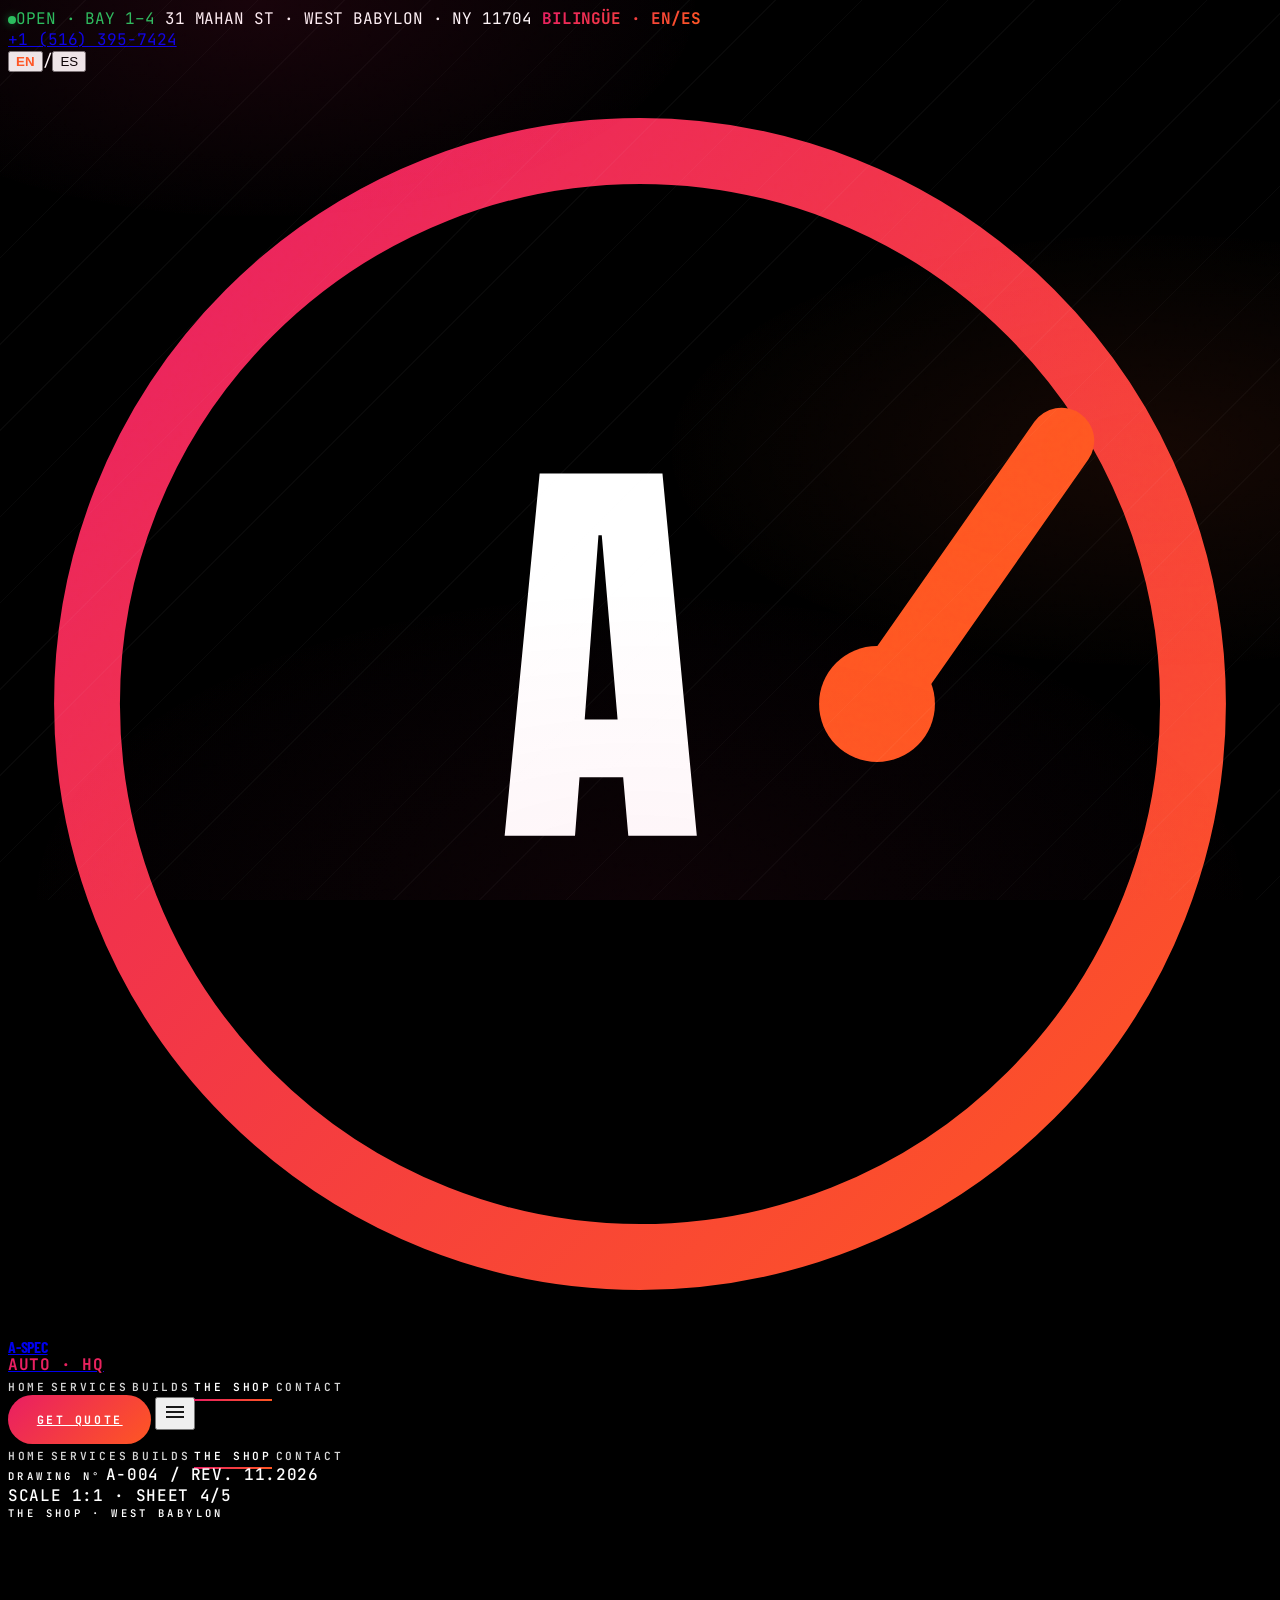
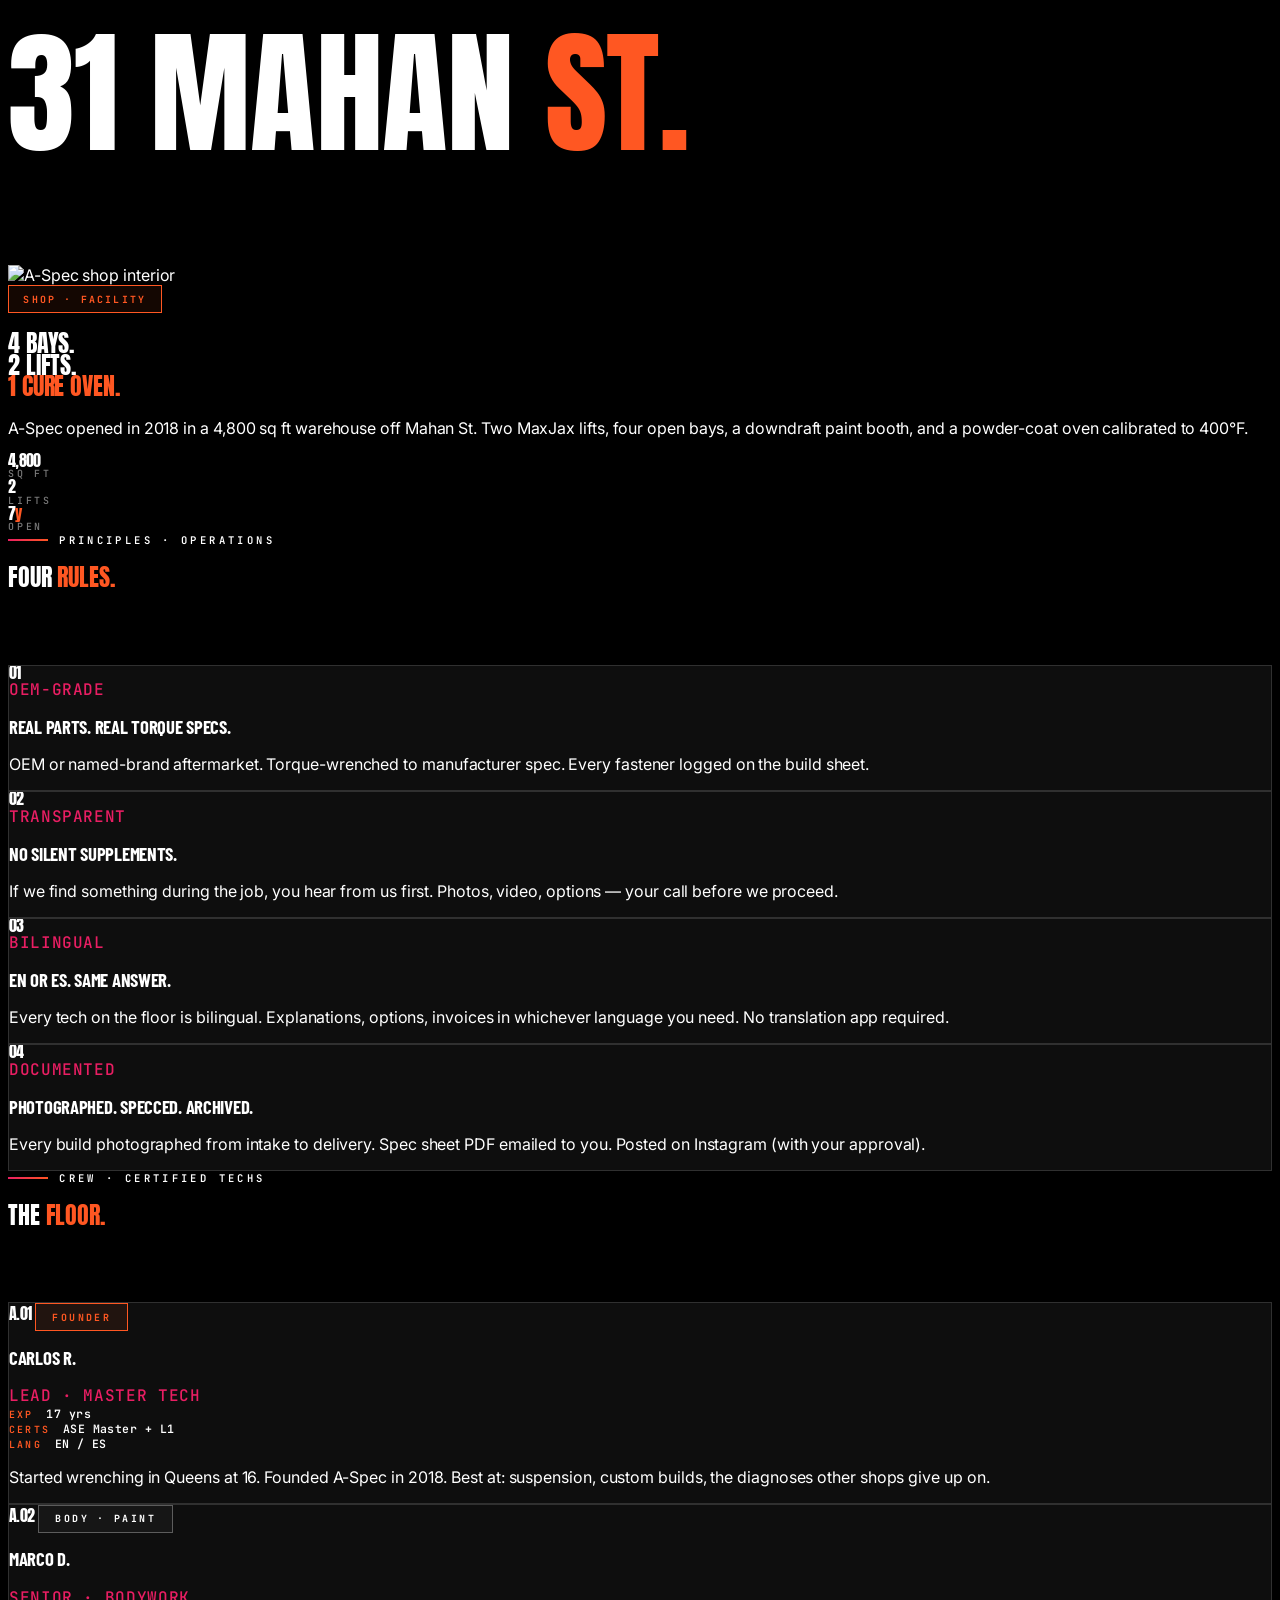
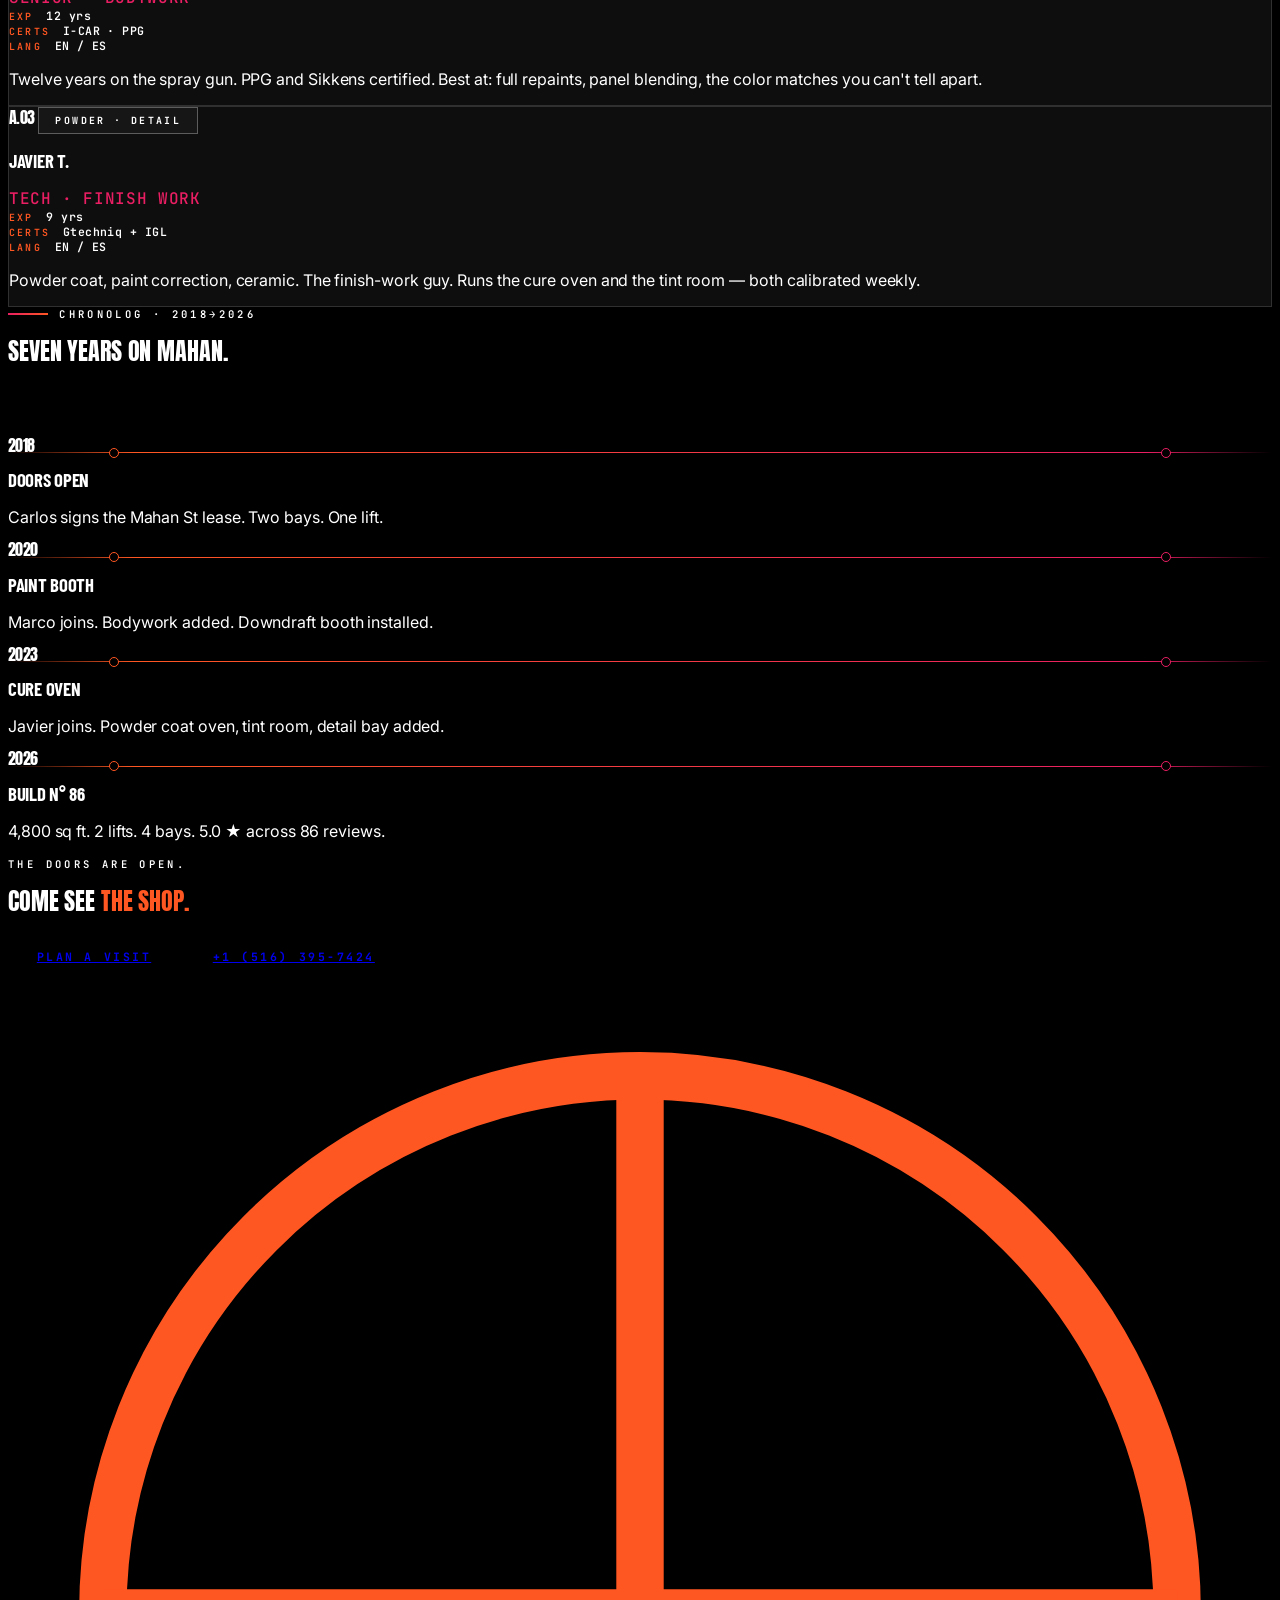
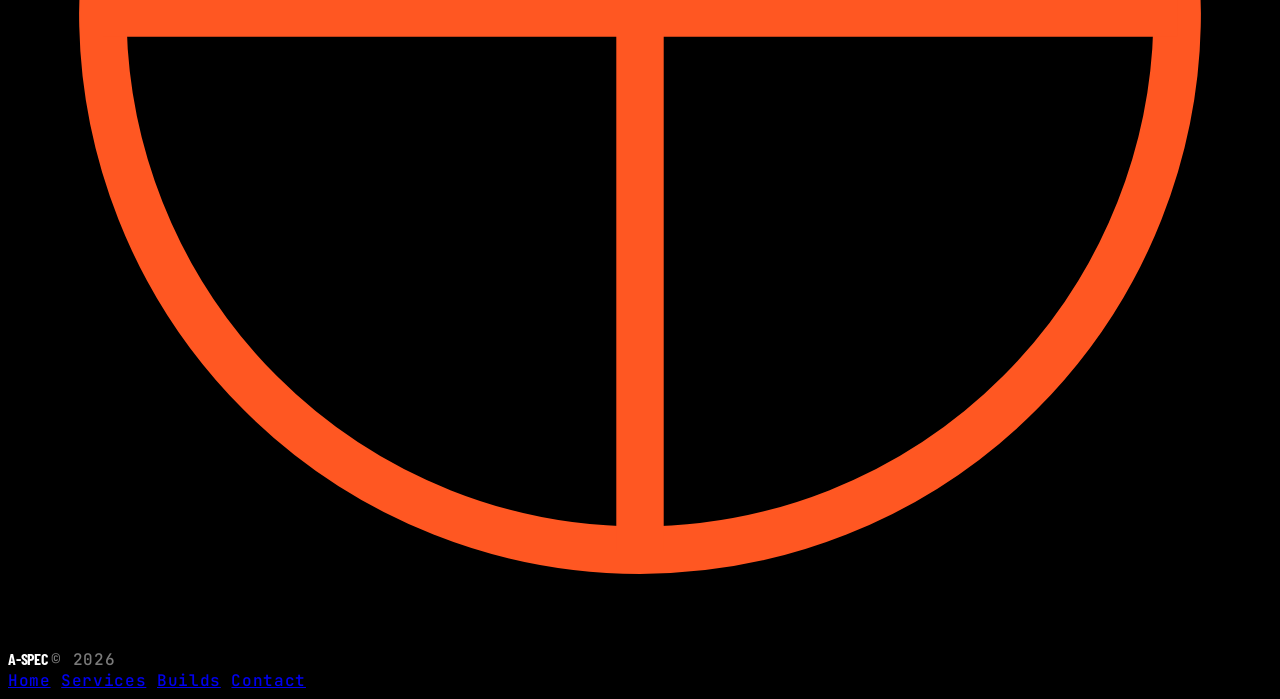
==== commit cc568540: "Redesign: automotive performance theme, logo palette (black/orange/magenta), speedometer SVG, animat" ====
--- a/about.html
+++ b/about.html
@@ -14,37 +14,40 @@
 </head>
 <body>
 
-<div class="loader">
-  <div class="loader-logo">A-SPEC<small>★ AUTO HEADQUARTERS · WEST BABYLON ★</small></div>
-  <div class="loader-bar"></div>
-  <div class="loader-readout" data-readout>&gt; booting...</div>
-</div>
+
 
 <div class="grain"></div>
 <div class="scroll-progress"></div>
 
-<div class="hidden md:block border-b border-[var(--line-blue)] relative z-10">
+<div class="hidden md:block border-b border-[var(--line)] relative z-10">
   <div class="max-w-[1500px] mx-auto px-8 py-2 flex items-center justify-between mono text-[.64rem] tracking-[.22em] uppercase">
     <div class="flex items-center gap-7 text-[var(--paper-3)]">
-      <span class="flex items-center gap-2"><span class="dot-orange"></span><span style="color:var(--orange)">STATUS · OPEN · BAY 1–4</span></span>
+      <span class="flex items-center gap-2"><span class="dot-green"></span><span style="color:var(--green)" data-en="OPEN · BAY 1–4" data-es="ABIERTO · BAY 1–4">OPEN · BAY 1–4</span></span>
       <span class="hidden lg:inline">31 MAHAN ST · WEST BABYLON · NY 11704</span>
+      <span class="hidden lg:inline grad-text" style="font-weight:700;">BILINGÜE · EN/ES</span>
     </div>
     <div class="flex items-center gap-6 text-[var(--paper-3)]">
-      <a href="tel:+15163957424" class="hover:text-[var(--orange)]">+1 (516) 395-7424</a>
+      <a href="tel:+15163957424" class="hover:text-[var(--orange)] transition-colors">+1 (516) 395-7424</a>
       <div class="lang-toggle flex items-center gap-1">
-        <button data-lang="en" class="px-2 py-1">EN</button><span>/</span><button data-lang="es" class="px-2 py-1">ES</button>
+        <button data-lang="en" class="px-2 py-1 hover:text-[var(--orange)] transition-colors">EN</button><span>/</span><button data-lang="es" class="px-2 py-1 hover:text-[var(--orange)] transition-colors">ES</button>
       </div>
     </div>
   </div>
 </div>
 
-<nav class="sticky top-0 z-40 backdrop-blur-md bg-[#0a1929]/85 border-b border-[var(--line-blue)]">
+<nav class="sticky top-0 z-40 backdrop-blur-xl bg-black/75 border-b border-[var(--line-2)]">
   <div class="max-w-[1500px] mx-auto px-6 md:px-10 py-4 flex items-center justify-between">
-    <a href="index.html" class="flex items-center gap-3">
-      <svg viewBox="0 0 40 40" class="w-10 h-10" fill="none" stroke="currentColor" stroke-width="1.5" style="color:var(--orange)"><circle cx="20" cy="20" r="17"/><circle cx="20" cy="20" r="10"/><path d="M3 20h34M20 3v34"/></svg>
-      <div>
-        <div class="display text-xl md:text-2xl tracking-tight">A-Spec</div>
-        <div class="tech text-[.55rem] tracking-[.32em] uppercase text-[var(--cyan)]">Auto · HQ</div>
+    <a href="index.html" class="flex items-center gap-3 group">
+      <svg viewBox="0 0 48 48" class="w-11 h-11">
+        <defs><linearGradient id="navG" x1="0%" y1="0%" x2="100%" y2="100%"><stop offset="0%" stop-color="#e91e63"/><stop offset="100%" stop-color="#ff5722"/></linearGradient></defs>
+        <circle cx="24" cy="24" r="21" fill="#000" stroke="url(#navG)" stroke-width="2.5"/>
+        <line x1="33" y1="24" x2="40" y2="14" stroke="#ff5722" stroke-width="2.5" stroke-linecap="round"/>
+        <circle cx="33" cy="24" r="2.2" fill="#ff5722"/>
+        <text x="22" y="29" text-anchor="middle" font-family="Anton, sans-serif" font-size="16" fill="#ffffff" letter-spacing="-1">A</text>
+      </svg>
+      <div>
+        <div class="display text-xl md:text-2xl">A-Spec</div>
+        <div class="tech text-[.55rem] tracking-[.32em] uppercase grad-text" style="font-weight:700">AUTO · HQ</div>
       </div>
     </a>
     <div class="hidden md:flex items-center gap-9">
@@ -55,11 +58,11 @@
       <a href="contact.html" class="nav-link" data-en="Contact" data-es="Contacto">Contact</a>
     </div>
     <div class="flex items-center gap-3">
-      <a href="#" data-open-quote class="hidden md:inline-flex btn btn-orange !py-3 !px-5 !text-[.66rem]">Request quote</a>
-      <button id="menuBtn" class="md:hidden p-2"><svg width="24" height="24" viewBox="0 0 24 24" fill="none" stroke="currentColor" stroke-width="1.5"><line x1="3" y1="7" x2="21" y2="7"/><line x1="3" y1="12" x2="21" y2="12"/><line x1="3" y1="17" x2="21" y2="17"/></svg></button>
-    </div>
-  </div>
-  <div id="menuPanel" class="hidden md:hidden border-t border-[var(--line-blue)] px-6 py-5 flex flex-col gap-4">
+      <a href="#" data-open-quote data-magnet class="hidden md:inline-flex btn btn-grad !py-3 !px-5 !text-[.66rem]" data-en="Get Quote" data-es="Cotización">Get Quote</a>
+      <button id="menuBtn" class="md:hidden p-2 text-[var(--paper)]"><svg width="24" height="24" viewBox="0 0 24 24" fill="none" stroke="currentColor" stroke-width="1.8"><line x1="3" y1="7" x2="21" y2="7"/><line x1="3" y1="12" x2="21" y2="12"/><line x1="3" y1="17" x2="21" y2="17"/></svg></button>
+    </div>
+  </div>
+  <div id="menuPanel" class="hidden md:hidden border-t border-[var(--line-2)] px-6 py-5 flex flex-col gap-4">
     <a href="index.html" class="nav-link" data-en="Home" data-es="Inicio">Home</a>
     <a href="services.html" class="nav-link" data-en="Services" data-es="Servicios">Services</a>
     <a href="builds.html" class="nav-link" data-en="Builds" data-es="Builds">Builds</a>
--- a/assets/styles.css
+++ b/assets/styles.css
@@ -1,137 +1,163 @@
-/* A-Spec Auto HQ — Blueprint Engineering Whitepaper */
+/* A-Spec Auto HQ — Performance Garage · Logo-aligned palette */
 :root{
-  --bg:#0a1929;
-  --bg-1:#0e2036;
-  --bg-2:#142b46;
-  --bg-deep:#06111e;
-  --paper:#fff8e7;
-  --paper-2:#d8e6f5;
-  --paper-3:#a5b8ce;
-  --ink:#06111e;
-  --line:rgba(255,248,231,.08);
-  --line-2:rgba(255,248,231,.18);
-  --line-blue:rgba(0,212,255,.22);
-  --orange:#ff6b00;
-  --orange-glow:rgba(255,107,0,.45);
-  --cyan:#00d4ff;
-  --cyan-glow:rgba(0,212,255,.45);
-  --yellow:#ffd60a;
-  --green:#00ff85;
-  --red:#ff3b3b;
-  /* legacy */
+  --bg:#000;
+  --bg-1:#0a0a0a;
+  --bg-2:#141414;
+  --bg-3:#1c1c1c;
+  --bg-card:#0e0e0e;
+  --paper:#ffffff;
+  --paper-2:#d4d4d4;
+  --paper-3:#7a7a7a;
+  --ink:#000;
+  --line:rgba(255,255,255,.06);
+  --line-2:rgba(255,255,255,.14);
+  --line-3:rgba(255,255,255,.30);
+
+  /* Logo-derived palette */
+  --orange:#ff5722;
+  --orange-light:#ff8a3d;
+  --orange-glow:rgba(255,87,34,.55);
+  --magenta:#e91e63;
+  --magenta-light:#ff4787;
+  --magenta-glow:rgba(233,30,99,.55);
+  --chrome:#cfcfd2;
+  --chrome-d:#8a8a90;
+  --red:#ff2d1f;
+  --green:#22c55e;
+
+  /* Gradient (logo signature) */
+  --grad: linear-gradient(135deg, var(--magenta) 0%, var(--orange) 100%);
+  --grad-rev: linear-gradient(135deg, var(--orange) 0%, var(--magenta) 100%);
+
+  /* legacy aliases */
   --text:var(--paper);
   --text-2:var(--paper-2);
   --text-3:var(--paper-3);
   --accent:var(--orange);
   --accent-glow:var(--orange-glow);
+  --cyan:var(--magenta);
+  --cyan-glow:var(--magenta-glow);
+  --yellow:var(--orange-light);
+  --line-blue:var(--line-2);
 }
 *{box-sizing:border-box}
 html{scroll-behavior:smooth;background:var(--bg);}
-body{font-family:'Inter','IBM Plex Sans',sans-serif;background:var(--bg);color:var(--text);overflow-x:hidden;font-weight:400;-webkit-font-smoothing:antialiased;letter-spacing:0;}
-
-/* Blueprint grid background — global */
-body::before{content:'';position:fixed;inset:0;pointer-events:none;z-index:0;background-image:
-  linear-gradient(rgba(255,248,231,.025) 1px,transparent 1px),
-  linear-gradient(90deg,rgba(255,248,231,.025) 1px,transparent 1px);
-  background-size:48px 48px;background-position:-1px -1px;}
-body::after{content:'';position:fixed;inset:0;pointer-events:none;z-index:0;background-image:
-  linear-gradient(rgba(255,248,231,.05) 1px,transparent 1px),
-  linear-gradient(90deg,rgba(255,248,231,.05) 1px,transparent 1px);
-  background-size:240px 240px;background-position:-1px -1px;}
+body{font-family:'Inter','Space Grotesk',sans-serif;background:var(--bg);color:var(--text);overflow-x:hidden;font-weight:400;-webkit-font-smoothing:antialiased;letter-spacing:-.005em;}
+
+/* Subtle ambient glow that follows scroll position */
+body::before{content:'';position:fixed;inset:0;pointer-events:none;z-index:0;
+  background:
+    radial-gradient(ellipse 50% 35% at 20% 0%,rgba(233,30,99,.10),transparent 70%),
+    radial-gradient(ellipse 55% 35% at 90% 50%,rgba(255,87,34,.08),transparent 70%),
+    radial-gradient(ellipse 70% 50% at 50% 100%,rgba(233,30,99,.05),transparent 70%);}
+
+/* Subtle racing-stripe overlay */
+body::after{content:'';position:fixed;inset:0;pointer-events:none;z-index:0;opacity:.06;
+  background-image:repeating-linear-gradient(135deg,transparent 0,transparent 60px,rgba(255,255,255,.5) 60px,rgba(255,255,255,.5) 61px);}
 
 /* Typography */
-.display{font-family:'Barlow Condensed','Anton',sans-serif;font-weight:700;letter-spacing:-.01em;line-height:.9;text-transform:uppercase;}
-.heavy{font-family:'Anton','Barlow Condensed',sans-serif;font-weight:400;letter-spacing:-.005em;line-height:.92;text-transform:uppercase;}
+.display{font-family:'Barlow Condensed','Anton',sans-serif;font-weight:700;letter-spacing:-.015em;line-height:.88;text-transform:uppercase;}
+.heavy{font-family:'Anton','Barlow Condensed',sans-serif;font-weight:400;letter-spacing:-.005em;line-height:.9;text-transform:uppercase;}
 .mono{font-family:'JetBrains Mono','Space Mono',monospace;}
 .tech{font-family:'JetBrains Mono',monospace;font-weight:500;letter-spacing:.04em;}
-.eyebrow{font-family:'JetBrains Mono',monospace;font-size:.66rem;letter-spacing:.3em;text-transform:uppercase;color:var(--cyan);font-weight:500;}
-.label{font-family:'JetBrains Mono',monospace;font-size:.62rem;letter-spacing:.26em;text-transform:uppercase;color:var(--paper-3);font-weight:500;}
-.numeric{font-family:'JetBrains Mono',monospace;font-weight:700;letter-spacing:-.02em;}
-::selection{background:var(--orange);color:var(--ink);}
-
-/* Grain */
-.grain{position:fixed;inset:0;pointer-events:none;z-index:1;opacity:.04;mix-blend-mode:overlay;background-image:url("data:image/svg+xml,%3Csvg viewBox='0 0 200 200' xmlns='http://www.w3.org/2000/svg'%3E%3Cfilter id='n'%3E%3CfeTurbulence type='fractalNoise' baseFrequency='.85' stitchTiles='stitch'/%3E%3C/filter%3E%3Crect width='100%25' height='100%25' filter='url(%23n)'/%3E%3C/svg%3E");}
+.eyebrow{font-family:'JetBrains Mono',monospace;font-size:.66rem;letter-spacing:.32em;text-transform:uppercase;font-weight:600;}
+.eyebrow.grad{background:var(--grad);-webkit-background-clip:text;background-clip:text;color:transparent;}
+.label{font-family:'JetBrains Mono',monospace;font-size:.62rem;letter-spacing:.28em;text-transform:uppercase;color:var(--paper-3);font-weight:500;}
+::selection{background:var(--orange);color:#fff;}
+
+/* Gradient text — signature look */
+.grad-text{background:var(--grad);-webkit-background-clip:text;background-clip:text;color:transparent;}
+.grad-text-rev{background:var(--grad-rev);-webkit-background-clip:text;background-clip:text;color:transparent;}
+.text-orange{color:var(--orange);}
+.text-magenta{color:var(--magenta);}
+
+/* Animated gradient text */
+.grad-anim{background:linear-gradient(120deg,var(--magenta),var(--orange),var(--magenta-light),var(--orange-light),var(--magenta));background-size:300% 100%;-webkit-background-clip:text;background-clip:text;color:transparent;animation:grad-flow 8s ease infinite;}
+@keyframes grad-flow{0%,100%{background-position:0% 50%}50%{background-position:100% 50%}}
+
+/* Carbon-fiber texture (subtle, for select panels) */
+.carbon{background-color:#0a0a0a;background-image:
+  linear-gradient(45deg,rgba(255,255,255,.025) 25%,transparent 25%,transparent 75%,rgba(255,255,255,.025) 75%,rgba(255,255,255,.025)),
+  linear-gradient(45deg,rgba(255,255,255,.025) 25%,transparent 25%,transparent 75%,rgba(255,255,255,.025) 75%,rgba(255,255,255,.025));
+  background-size:6px 6px;background-position:0 0,3px 3px;}
+
+/* Grain (subtle) */
+.grain{position:fixed;inset:0;pointer-events:none;z-index:1;opacity:.05;mix-blend-mode:overlay;background-image:url("data:image/svg+xml,%3Csvg viewBox='0 0 200 200' xmlns='http://www.w3.org/2000/svg'%3E%3Cfilter id='n'%3E%3CfeTurbulence type='fractalNoise' baseFrequency='.9' stitchTiles='stitch'/%3E%3C/filter%3E%3Crect width='100%25' height='100%25' filter='url(%23n)'/%3E%3C/svg%3E");}
 
 /* Buttons */
-.btn{display:inline-flex;align-items:center;justify-content:center;gap:.6rem;padding:1rem 1.7rem;font-family:'JetBrains Mono',monospace;font-size:.72rem;letter-spacing:.2em;text-transform:uppercase;font-weight:700;transition:all .25s ease;border-radius:0;cursor:pointer;border:1px solid transparent;}
-.btn-orange{background:var(--orange);color:var(--ink);}
-.btn-orange:hover{background:#ff8533;box-shadow:0 0 28px var(--orange-glow);transform:translateY(-1px);}
-.btn-cyan{background:transparent;color:var(--cyan);border-color:var(--cyan);}
-.btn-cyan:hover{background:var(--cyan);color:var(--ink);box-shadow:0 0 28px var(--cyan-glow);}
-.btn-line{background:transparent;color:var(--paper);border-color:var(--line-2);}
-.btn-line:hover{border-color:var(--paper);background:rgba(255,248,231,.05);}
-.btn-ghost{background:transparent;color:var(--ink);border-color:var(--ink);}
+.btn{display:inline-flex;align-items:center;justify-content:center;gap:.65rem;padding:1.05rem 1.8rem;font-family:'JetBrains Mono',monospace;font-size:.72rem;letter-spacing:.22em;text-transform:uppercase;font-weight:700;transition:all .35s cubic-bezier(.16,1,.3,1);border-radius:999px;cursor:pointer;border:0;position:relative;overflow:hidden;}
+.btn span,.btn svg{position:relative;z-index:2;}
+.btn-grad{background:var(--grad);color:#fff;box-shadow:0 0 0 0 var(--orange-glow);}
+.btn-grad::before{content:'';position:absolute;inset:0;background:var(--grad-rev);opacity:0;transition:opacity .4s;z-index:1;}
+.btn-grad:hover::before{opacity:1;}
+.btn-grad:hover{box-shadow:0 12px 36px var(--magenta-glow),0 0 0 1px rgba(255,255,255,.15);transform:translateY(-2px);}
+.btn-line{background:transparent;color:var(--paper);border:1px solid var(--line-2);}
+.btn-line:hover{border-color:var(--orange);color:var(--orange);box-shadow:0 0 22px var(--orange-glow);}
+.btn-ghost{background:rgba(255,255,255,.05);color:var(--paper);border:1px solid var(--line-2);backdrop-filter:blur(8px);}
+.btn-ghost:hover{background:rgba(255,255,255,.10);border-color:var(--paper);}
 
 /* Nav */
-.nav-link{font-family:'JetBrains Mono',monospace;font-size:.7rem;letter-spacing:.24em;text-transform:uppercase;color:var(--paper-2);font-weight:500;transition:color .25s;text-decoration:none;position:relative;}
-.nav-link:hover{color:var(--orange);}
-.nav-link.active{color:var(--orange);}
-.nav-link.active::before{content:'▸ ';color:var(--orange);}
-
-/* Cards — blueprint sheet */
-.card{background:rgba(20,43,70,.4);border:1px solid var(--line-2);transition:border-color .35s,transform .35s;backdrop-filter:blur(4px);position:relative;}
-.card:hover{border-color:var(--orange);}
-/* Corner markers (CAD style) */
-.card-cad{position:relative;}
-.card-cad::before,.card-cad::after{content:'';position:absolute;width:12px;height:12px;border:1px solid var(--cyan);}
-.card-cad::before{top:-1px;left:-1px;border-right:0;border-bottom:0;}
-.card-cad::after{bottom:-1px;right:-1px;border-left:0;border-top:0;}
-
-/* Spec block — technical readout */
+.nav-link{font-family:'JetBrains Mono',monospace;font-size:.7rem;letter-spacing:.24em;text-transform:uppercase;color:var(--paper-2);font-weight:600;transition:color .25s;text-decoration:none;position:relative;padding:.3rem 0;}
+.nav-link::after{content:'';position:absolute;left:0;bottom:-2px;height:2px;width:100%;background:var(--grad);transform:scaleX(0);transform-origin:right;transition:transform .35s cubic-bezier(.16,1,.3,1);}
+.nav-link:hover{color:var(--paper);}
+.nav-link:hover::after,.nav-link.active::after{transform:scaleX(1);transform-origin:left;}
+.nav-link.active{color:var(--paper);}
+
+/* Cards */
+.card{background:var(--bg-card);border:1px solid var(--line-2);transition:border-color .4s,transform .4s,box-shadow .4s;position:relative;overflow:hidden;}
+.card::before{content:'';position:absolute;top:0;left:0;right:0;height:1px;background:var(--grad);transform:scaleX(0);transform-origin:left;transition:transform .5s cubic-bezier(.16,1,.3,1);}
+.card:hover{border-color:rgba(255,87,34,.5);transform:translateY(-4px);box-shadow:0 20px 40px rgba(0,0,0,.5),0 0 30px rgba(255,87,34,.15);}
+.card:hover::before{transform:scaleX(1);}
+
+/* Spec block */
 .spec{font-family:'JetBrains Mono',monospace;font-size:.72rem;letter-spacing:.04em;display:flex;align-items:baseline;gap:.8rem;color:var(--paper-3);}
-.spec .k{color:var(--cyan);letter-spacing:.22em;text-transform:uppercase;font-size:.62rem;font-weight:500;}
+.spec .k{color:var(--orange);letter-spacing:.22em;text-transform:uppercase;font-size:.62rem;font-weight:600;}
 .spec .v{color:var(--paper);font-weight:600;}
 
-/* Dimensional callout (CAD measurement) */
-.callout{position:relative;display:inline-flex;align-items:center;gap:.5rem;padding:.3rem .7rem;border:1px solid var(--orange);color:var(--orange);font-family:'JetBrains Mono',monospace;font-size:.62rem;letter-spacing:.22em;text-transform:uppercase;font-weight:600;background:rgba(255,107,0,.06);}
-.callout::before,.callout::after{content:'';position:absolute;width:6px;height:6px;border-radius:50%;background:var(--orange);}
-.callout::before{top:50%;left:-3px;transform:translateY(-50%);}
-.callout::after{top:50%;right:-3px;transform:translateY(-50%);}
+/* Dimensional callout */
+.callout{position:relative;display:inline-flex;align-items:center;gap:.5rem;padding:.4rem .9rem;background:rgba(255,87,34,.08);border:1px solid var(--orange);color:var(--orange);font-family:'JetBrains Mono',monospace;font-size:.62rem;letter-spacing:.22em;text-transform:uppercase;font-weight:700;}
+.callout-mag{background:rgba(233,30,99,.08);border-color:var(--magenta);color:var(--magenta);}
 
 /* Stamps */
-.stamp{display:inline-flex;align-items:center;gap:.5rem;padding:.4rem .95rem;border:1px solid var(--cyan);color:var(--cyan);font-family:'JetBrains Mono',monospace;font-size:.64rem;letter-spacing:.24em;text-transform:uppercase;font-weight:700;background:rgba(0,212,255,.05);}
-.stamp-orange{border-color:var(--orange);color:var(--orange);background:rgba(255,107,0,.06);}
-.stamp-yellow{border-color:var(--yellow);color:var(--yellow);background:rgba(255,214,10,.06);}
-.stamp-green{border-color:var(--green);color:var(--green);background:rgba(0,255,133,.06);}
-
-/* Decorative crosshair + ticks */
-.crosshair{position:absolute;width:60px;height:60px;color:var(--orange);}
-.crosshair::before,.crosshair::after{content:'';position:absolute;background:currentColor;}
-.crosshair::before{left:50%;top:0;bottom:0;width:1px;transform:translateX(-50%);}
-.crosshair::after{top:50%;left:0;right:0;height:1px;transform:translateY(-50%);}
-
-/* Tick marks */
-.ticks{display:flex;gap:2px;align-items:flex-end;height:18px;}
-.ticks span{display:block;width:1px;background:var(--cyan);}
+.stamp{display:inline-flex;align-items:center;gap:.5rem;padding:.4rem 1rem;border:1px solid var(--line-3);color:var(--paper);font-family:'JetBrains Mono',monospace;font-size:.62rem;letter-spacing:.24em;text-transform:uppercase;font-weight:700;background:rgba(255,255,255,.03);}
+.stamp-orange{border-color:var(--orange);color:var(--orange);background:rgba(255,87,34,.08);}
+.stamp-mag{border-color:var(--magenta);color:var(--magenta);background:rgba(233,30,99,.08);}
+.stamp-green{border-color:var(--green);color:var(--green);background:rgba(34,197,94,.08);}
+
+/* SPEEDOMETER — animated SVG wrapper helper */
+.speedo-needle{transform-origin:50% 95%;transition:transform 1.8s cubic-bezier(.34,1.56,.64,1);}
 
 /* Schematic divider */
-.schem-line{height:1px;background:linear-gradient(90deg,transparent 0,var(--cyan) 10%,var(--cyan) 90%,transparent 100%);position:relative;}
-.schem-line::before,.schem-line::after{content:'';position:absolute;top:50%;transform:translateY(-50%);width:8px;height:8px;border:1px solid var(--cyan);background:var(--bg);}
+.schem-line{height:1px;background:linear-gradient(90deg,transparent 0,var(--orange) 10%,var(--magenta) 90%,transparent 100%);position:relative;}
+.schem-line::before,.schem-line::after{content:'';position:absolute;top:50%;transform:translateY(-50%);width:8px;height:8px;border-radius:50%;background:var(--bg);border:1px solid var(--orange);}
 .schem-line::before{left:8%;}
-.schem-line::after{right:8%;}
-
-/* Dyno-style big number */
-.dyno{font-family:'JetBrains Mono',monospace;font-weight:700;letter-spacing:-.04em;line-height:.85;color:var(--orange);text-shadow:0 0 24px var(--orange-glow);}
-.dyno-cyan{color:var(--cyan);text-shadow:0 0 24px var(--cyan-glow);}
-.dyno-paper{color:var(--paper);}
-
-/* Hero */
-.hero-img{filter:contrast(1.1) saturate(.85) brightness(.7);}
-.hero-fade{background:linear-gradient(180deg,rgba(10,25,41,.5) 0%,rgba(10,25,41,.7) 60%,var(--bg) 100%);}
+.schem-line::after{right:8%;border-color:var(--magenta);}
+
+/* Big dyno numeral */
+.dyno{font-family:'Anton',sans-serif;font-weight:400;letter-spacing:-.04em;line-height:.85;color:var(--paper);}
+.dyno-grad{background:var(--grad);-webkit-background-clip:text;background-clip:text;color:transparent;}
+.dyno-orange{color:var(--orange);}
+.dyno-mag{color:var(--magenta);}
+
+/* Hero photo treatment */
+.hero-img{filter:contrast(1.15) saturate(.9) brightness(.55);}
+.hero-fade{background:linear-gradient(180deg,rgba(0,0,0,.4) 0%,rgba(0,0,0,.7) 60%,var(--bg) 100%);}
 
 /* Marquee */
-.marquee{display:flex;animation:scroll 50s linear infinite;}
+.marquee{display:flex;animation:scroll 38s linear infinite;}
 .marquee:hover{animation-play-state:paused;}
 @keyframes scroll{from{transform:translateX(0)}to{transform:translateX(-50%)}}
 
 /* Service rows */
-.svc-row{display:grid;grid-template-columns:90px 1fr auto;align-items:center;gap:2rem;padding:1.5rem 0;border-bottom:1px solid var(--line-blue);transition:padding .3s,background .25s;}
-.svc-row:hover{padding-left:1.2rem;background:rgba(0,212,255,.04);}
-.svc-row .num{font-family:'JetBrains Mono',monospace;font-size:.72rem;letter-spacing:.22em;color:var(--cyan);font-weight:700;}
-.svc-row .arrow{color:var(--paper-3);transition:color .3s,transform .3s;font-family:'JetBrains Mono',monospace;font-size:.7rem;}
+.svc-row{display:grid;grid-template-columns:90px 1fr auto;align-items:center;gap:2rem;padding:1.5rem 0;border-bottom:1px solid var(--line);transition:padding .4s cubic-bezier(.16,1,.3,1),background .25s;position:relative;}
+.svc-row::after{content:'';position:absolute;bottom:-1px;left:0;right:0;height:1px;background:var(--grad);transform:scaleX(0);transform-origin:right;transition:transform .45s cubic-bezier(.16,1,.3,1);}
+.svc-row:hover::after{transform:scaleX(1);transform-origin:left;}
+.svc-row:hover{padding-left:1.5rem;}
+.svc-row .num{font-family:'JetBrains Mono',monospace;font-size:.72rem;letter-spacing:.22em;color:var(--magenta);font-weight:700;}
+.svc-row .arrow{color:var(--paper-3);transition:color .3s,transform .3s;font-family:'JetBrains Mono',monospace;font-size:.7rem;font-weight:700;}
 .svc-row:hover .arrow{color:var(--orange);transform:translateX(6px);}
 
-/* Reveal */
+/* Reveal — clip path reveal */
 .reveal{opacity:0;transform:translateY(28px);transition:opacity .9s cubic-bezier(.16,1,.3,1),transform .9s cubic-bezier(.16,1,.3,1);}
 .reveal.in{opacity:1;transform:translateY(0);}
 .reveal-stagger>*{opacity:0;transform:translateY(20px);transition:opacity .8s cubic-bezier(.16,1,.3,1),transform .8s cubic-bezier(.16,1,.3,1);}
@@ -141,71 +167,100 @@
 .reveal-stagger.in>*:nth-child(3){transition-delay:.16s}
 .reveal-stagger.in>*:nth-child(4){transition-delay:.24s}
 .reveal-stagger.in>*:nth-child(5){transition-delay:.32s}
-.reveal-stagger.in>*:nth-child(6){transition-delay:.4s}
-
-/* Build cards (gallery) */
-.build-card{overflow:hidden;position:relative;border:1px solid var(--line-2);transition:border-color .35s,transform .35s;}
-.build-card:hover{border-color:var(--orange);}
-.build-card img{transition:transform .9s cubic-bezier(.16,1,.3,1),filter .5s;display:block;width:100%;height:100%;object-fit:cover;filter:contrast(1.05) saturate(.85);}
-.build-card:hover img{transform:scale(1.04);filter:contrast(1.1) saturate(1);}
-.build-card .meta{position:absolute;inset:0;padding:1.5rem;display:flex;flex-direction:column;justify-content:flex-end;background:linear-gradient(180deg,transparent 40%,rgba(6,17,30,.95) 100%);}
+.reveal-stagger.in>*:nth-child(6){transition-delay:.40s}
+.reveal-stagger.in>*:nth-child(7){transition-delay:.48s}
+
+/* Clip reveal — for hero image */
+.clip-reveal{clip-path:inset(100% 0 0 0);transition:clip-path 1.4s cubic-bezier(.85,0,.15,1);}
+.clip-reveal.in{clip-path:inset(0 0 0 0);}
+
+/* Letter/word reveal for hero title */
+.split-line{display:block;overflow:hidden;}
+.split-line > span{display:inline-block;transform:translateY(110%);transition:transform 1s cubic-bezier(.34,1.56,.64,1);}
+.split-line.in > span{transform:translateY(0);}
+.split-line:nth-child(1) > span{transition-delay:.1s;}
+.split-line:nth-child(2) > span{transition-delay:.25s;}
+.split-line:nth-child(3) > span{transition-delay:.4s;}
+
+/* Build cards */
+.build-card{overflow:hidden;position:relative;border:1px solid var(--line-2);transition:border-color .4s,transform .4s,box-shadow .4s;background:var(--bg-card);}
+.build-card:hover{border-color:rgba(255,87,34,.55);transform:translateY(-5px);box-shadow:0 24px 50px rgba(0,0,0,.6),0 0 30px var(--orange-glow);}
+.build-card img{transition:transform .9s cubic-bezier(.16,1,.3,1),filter .6s;display:block;width:100%;height:100%;object-fit:cover;filter:contrast(1.1) saturate(.85) brightness(.85);}
+.build-card:hover img{transform:scale(1.06);filter:contrast(1.15) saturate(1.05) brightness(1);}
+.build-card .meta{position:absolute;inset:0;padding:1.5rem;display:flex;flex-direction:column;justify-content:flex-end;background:linear-gradient(180deg,transparent 40%,rgba(0,0,0,.95) 100%);}
 
 /* Scroll progress */
-.scroll-progress{position:fixed;top:0;left:0;height:3px;background:linear-gradient(90deg,var(--orange),var(--cyan));z-index:99;width:0;transition:width .1s;box-shadow:0 0 12px var(--orange-glow);}
-
-/* Loader — boot sequence */
-.loader{position:fixed;inset:0;background:var(--bg-deep);z-index:100;display:flex;align-items:center;justify-content:center;transition:opacity .6s,visibility .6s;flex-direction:column;gap:1.5rem;font-family:'JetBrains Mono',monospace;}
-.loader.hidden{opacity:0;visibility:hidden;}
-.loader-logo{font-family:'Barlow Condensed',sans-serif;font-weight:700;font-size:3.6rem;color:var(--paper);letter-spacing:-.02em;line-height:1;text-align:center;text-transform:uppercase;}
-.loader-logo small{display:block;font-family:'JetBrains Mono',monospace;font-size:.6rem;letter-spacing:.4em;color:var(--orange);margin-top:.6rem;font-weight:500;}
-.loader-bar{width:240px;height:1px;background:rgba(255,248,231,.1);overflow:hidden;position:relative;}
-.loader-bar::after{content:'';position:absolute;inset:0;background:var(--orange);width:0;animation:load 1.2s cubic-bezier(.7,0,.3,1) forwards;box-shadow:0 0 12px var(--orange-glow);}
-@keyframes load{from{width:0}to{width:100%}}
-.loader-readout{font-family:'JetBrains Mono',monospace;font-size:.6rem;letter-spacing:.18em;color:var(--cyan);text-transform:uppercase;}
+.scroll-progress{position:fixed;top:0;left:0;height:3px;background:var(--grad);z-index:99;width:0;transition:width .1s;box-shadow:0 0 16px var(--orange-glow);}
 
 /* Forms */
-.input{width:100%;background:transparent;border:0;border-bottom:1px solid var(--line-2);padding:.85rem 0;color:var(--paper);font-family:'JetBrains Mono',monospace;font-weight:400;font-size:.95rem;outline:none;transition:border-color .3s;letter-spacing:.02em;}
+.input{width:100%;background:transparent;border:0;border-bottom:1px solid var(--line-2);padding:.85rem 0;color:var(--paper);font-family:'JetBrains Mono',monospace;font-weight:500;font-size:.95rem;outline:none;transition:border-color .35s;letter-spacing:.02em;}
 .input:focus{border-bottom-color:var(--orange);}
 .input::placeholder{color:var(--paper-3);}
 textarea.input{resize:vertical;min-height:120px;border:1px solid var(--line-2);padding:.85rem;}
 textarea.input:focus{border-color:var(--orange);}
-.field-label{font-family:'JetBrains Mono',monospace;font-size:.62rem;letter-spacing:.26em;text-transform:uppercase;color:var(--cyan);margin-bottom:.4rem;display:block;font-weight:600;}
-
-/* Hero responsive */
-.hero-title{font-size:clamp(3.5rem,min(13vw,14vh),11rem);}
-
-/* Mobile sticky */
-.mobile-cta{position:fixed;bottom:0;left:0;right:0;background:var(--bg-1);border-top:1px solid var(--orange);padding:.7rem;display:flex;gap:.5rem;z-index:40;box-shadow:0 -8px 24px rgba(0,0,0,.5);}
-.mobile-cta a{flex:1;padding:.9rem;text-align:center;font-family:'JetBrains Mono',monospace;font-size:.7rem;letter-spacing:.2em;text-transform:uppercase;font-weight:700;border:1px solid transparent;}
+.field-label{font-family:'JetBrains Mono',monospace;font-size:.62rem;letter-spacing:.26em;text-transform:uppercase;color:var(--orange);margin-bottom:.4rem;display:block;font-weight:700;}
+
+/* Hero title responsive */
+.hero-title{font-size:clamp(3.5rem,min(14vw,15vh),12rem);}
+
+/* Mobile sticky CTA */
+.mobile-cta{position:fixed;bottom:0;left:0;right:0;background:var(--bg-1);border-top:1px solid var(--line-2);padding:.7rem;display:flex;gap:.5rem;z-index:40;box-shadow:0 -10px 28px rgba(0,0,0,.6);}
+.mobile-cta a{flex:1;padding:.9rem;text-align:center;font-family:'JetBrains Mono',monospace;font-size:.7rem;letter-spacing:.2em;text-transform:uppercase;font-weight:700;}
 @media(min-width:768px){.mobile-cta{display:none;}}
 
 /* Modal */
-.modal-bg{position:fixed;inset:0;background:rgba(6,17,30,.92);backdrop-filter:blur(10px);z-index:200;display:none;align-items:center;justify-content:center;padding:1.5rem;}
-.modal-bg.open{display:flex;}
-.modal-card{background:var(--bg-1);border:1px solid var(--orange);box-shadow:0 0 60px var(--orange-glow);max-width:520px;width:100%;padding:2.5rem;position:relative;}
-.modal-close{position:absolute;top:1rem;right:1rem;background:transparent;border:0;color:var(--paper);font-size:1.4rem;cursor:pointer;font-family:'JetBrains Mono',monospace;}
-
-/* Section header */
+.modal-bg{position:fixed;inset:0;background:rgba(0,0,0,.92);backdrop-filter:blur(12px);z-index:200;display:none;align-items:center;justify-content:center;padding:1.5rem;}
+.modal-bg.open{display:flex;animation:fadeIn .3s ease;}
+@keyframes fadeIn{from{opacity:0}to{opacity:1}}
+.modal-card{background:var(--bg-1);border:1px solid var(--line-2);max-width:520px;width:100%;padding:2.5rem;position:relative;animation:scaleIn .4s cubic-bezier(.16,1,.3,1);}
+.modal-card::before{content:'';position:absolute;top:0;left:0;right:0;height:2px;background:var(--grad);}
+@keyframes scaleIn{from{transform:scale(.96);opacity:.5}to{transform:scale(1);opacity:1}}
+.modal-close{position:absolute;top:1rem;right:1rem;background:transparent;border:0;color:var(--paper);font-size:1.4rem;cursor:pointer;font-family:'JetBrains Mono',monospace;transition:color .2s,transform .2s;}
+.modal-close:hover{color:var(--orange);transform:rotate(90deg);}
+
+/* Section head */
 .section-head{display:flex;align-items:flex-end;justify-content:space-between;gap:1.5rem;padding-bottom:1rem;margin-bottom:2.5rem;}
 .section-head .axis{display:flex;align-items:center;gap:.7rem;}
-.section-head .axis .bar{display:block;width:40px;height:1px;background:var(--orange);}
-
-/* Page number callout (hero side) */
-.dim-line{position:relative;height:1px;background:var(--cyan);}
-.dim-line::before,.dim-line::after{content:'';position:absolute;top:50%;width:1px;height:8px;background:var(--cyan);transform:translateY(-50%);}
-.dim-line::before{left:0;}
-.dim-line::after{right:0;}
-
-/* Hover pulse dot */
-.dot-cyan{display:inline-block;width:8px;height:8px;border-radius:50%;background:var(--cyan);box-shadow:0 0 10px var(--cyan-glow);animation:pulse 2s infinite;vertical-align:middle;}
-.dot-orange{display:inline-block;width:8px;height:8px;border-radius:50%;background:var(--orange);box-shadow:0 0 10px var(--orange-glow);animation:pulse 2s infinite;vertical-align:middle;}
-@keyframes pulse{0%,100%{opacity:1}50%{opacity:.4}}
+.section-head .axis .bar{display:block;width:40px;height:2px;background:var(--grad);}
+
+/* Pulse dot */
+.dot-orange{display:inline-block;width:8px;height:8px;border-radius:50%;background:var(--orange);box-shadow:0 0 12px var(--orange-glow);animation:pulse 2s infinite;vertical-align:middle;}
+.dot-mag{display:inline-block;width:8px;height:8px;border-radius:50%;background:var(--magenta);box-shadow:0 0 12px var(--magenta-glow);animation:pulse 2s infinite;vertical-align:middle;}
+.dot-green{display:inline-block;width:8px;height:8px;border-radius:50%;background:var(--green);box-shadow:0 0 10px rgba(34,197,94,.55);animation:pulse 2s infinite;vertical-align:middle;}
+@keyframes pulse{0%,100%{opacity:1;transform:scale(1)}50%{opacity:.5;transform:scale(1.15)}}
 
 /* Lang toggle */
 .lang-toggle button.active{color:var(--orange);font-weight:700;}
 
-/* Old compat aliases */
-.dot{display:inline-block;width:6px;height:6px;border-radius:50%;background:var(--cyan);vertical-align:middle;}
-.dot-live{background:var(--green);box-shadow:0 0 10px rgba(0,255,133,.6);animation:pulse 2s infinite;}
+/* Sticky data dash row */
+.data-dash{display:grid;grid-template-columns:repeat(4,minmax(0,1fr));gap:0;border-top:1px solid var(--line-2);border-bottom:1px solid var(--line-2);background:rgba(255,255,255,.02);backdrop-filter:blur(8px);}
+.data-dash > div{padding:1.2rem 1.5rem;border-right:1px solid var(--line);position:relative;}
+.data-dash > div:last-child{border-right:0;}
+
+/* Speed lines decoration (animated) */
+.speed-lines{position:absolute;inset:0;pointer-events:none;overflow:hidden;}
+.speed-lines span{position:absolute;left:-15%;width:130%;height:1px;background:linear-gradient(90deg,transparent,var(--orange),transparent);opacity:0;animation:speed 4s linear infinite;}
+.speed-lines span:nth-child(1){top:20%;animation-delay:0s;}
+.speed-lines span:nth-child(2){top:45%;animation-delay:1.5s;background:linear-gradient(90deg,transparent,var(--magenta),transparent);}
+.speed-lines span:nth-child(3){top:70%;animation-delay:2.6s;}
+@keyframes speed{0%{transform:translateX(-30%);opacity:0}30%{opacity:.6}100%{transform:translateX(30%);opacity:0}}
+
+/* Old compat */
+.dot{display:inline-block;width:6px;height:6px;border-radius:50%;background:var(--orange);vertical-align:middle;}
+.dot-live{background:var(--green);box-shadow:0 0 10px rgba(34,197,94,.6);animation:pulse 2s infinite;}
 .divider{height:1px;background:var(--line-2);width:100%;}
-.chrome-rule{height:1px;background:linear-gradient(90deg,transparent 0,var(--cyan) 50%,transparent 100%);}
+.chrome-rule{height:1px;background:linear-gradient(90deg,transparent 0,var(--line-3) 50%,transparent 100%);}
+.card-cad{}
+.card-cad::before,.card-cad::after{display:none;}
+
+/* Anchor underline */
+.u-anim{position:relative;display:inline-block;}
+.u-anim::after{content:'';position:absolute;left:0;right:0;bottom:-4px;height:2px;background:var(--grad);transform:scaleX(0);transform-origin:left;transition:transform .4s cubic-bezier(.16,1,.3,1);}
+.u-anim:hover::after{transform:scaleX(1);}
+
+/* Logo mark — circle with gradient ring */
+.logo-mark{position:relative;display:inline-flex;align-items:center;justify-content:center;width:44px;height:44px;}
+.logo-mark .ring{position:absolute;inset:0;border-radius:50%;padding:2px;background:var(--grad);}
+.logo-mark .ring::before{content:'';position:absolute;inset:2px;background:var(--bg);border-radius:50%;}
+.logo-mark .inner{position:relative;font-family:'Anton',sans-serif;font-size:1rem;line-height:1;color:var(--paper);font-weight:400;letter-spacing:-.02em;}
+.logo-mark .needle{position:absolute;width:14px;height:2px;background:var(--orange);right:6px;top:50%;transform:rotate(-25deg) translateY(-50%);transform-origin:left center;box-shadow:0 0 6px var(--orange-glow);}
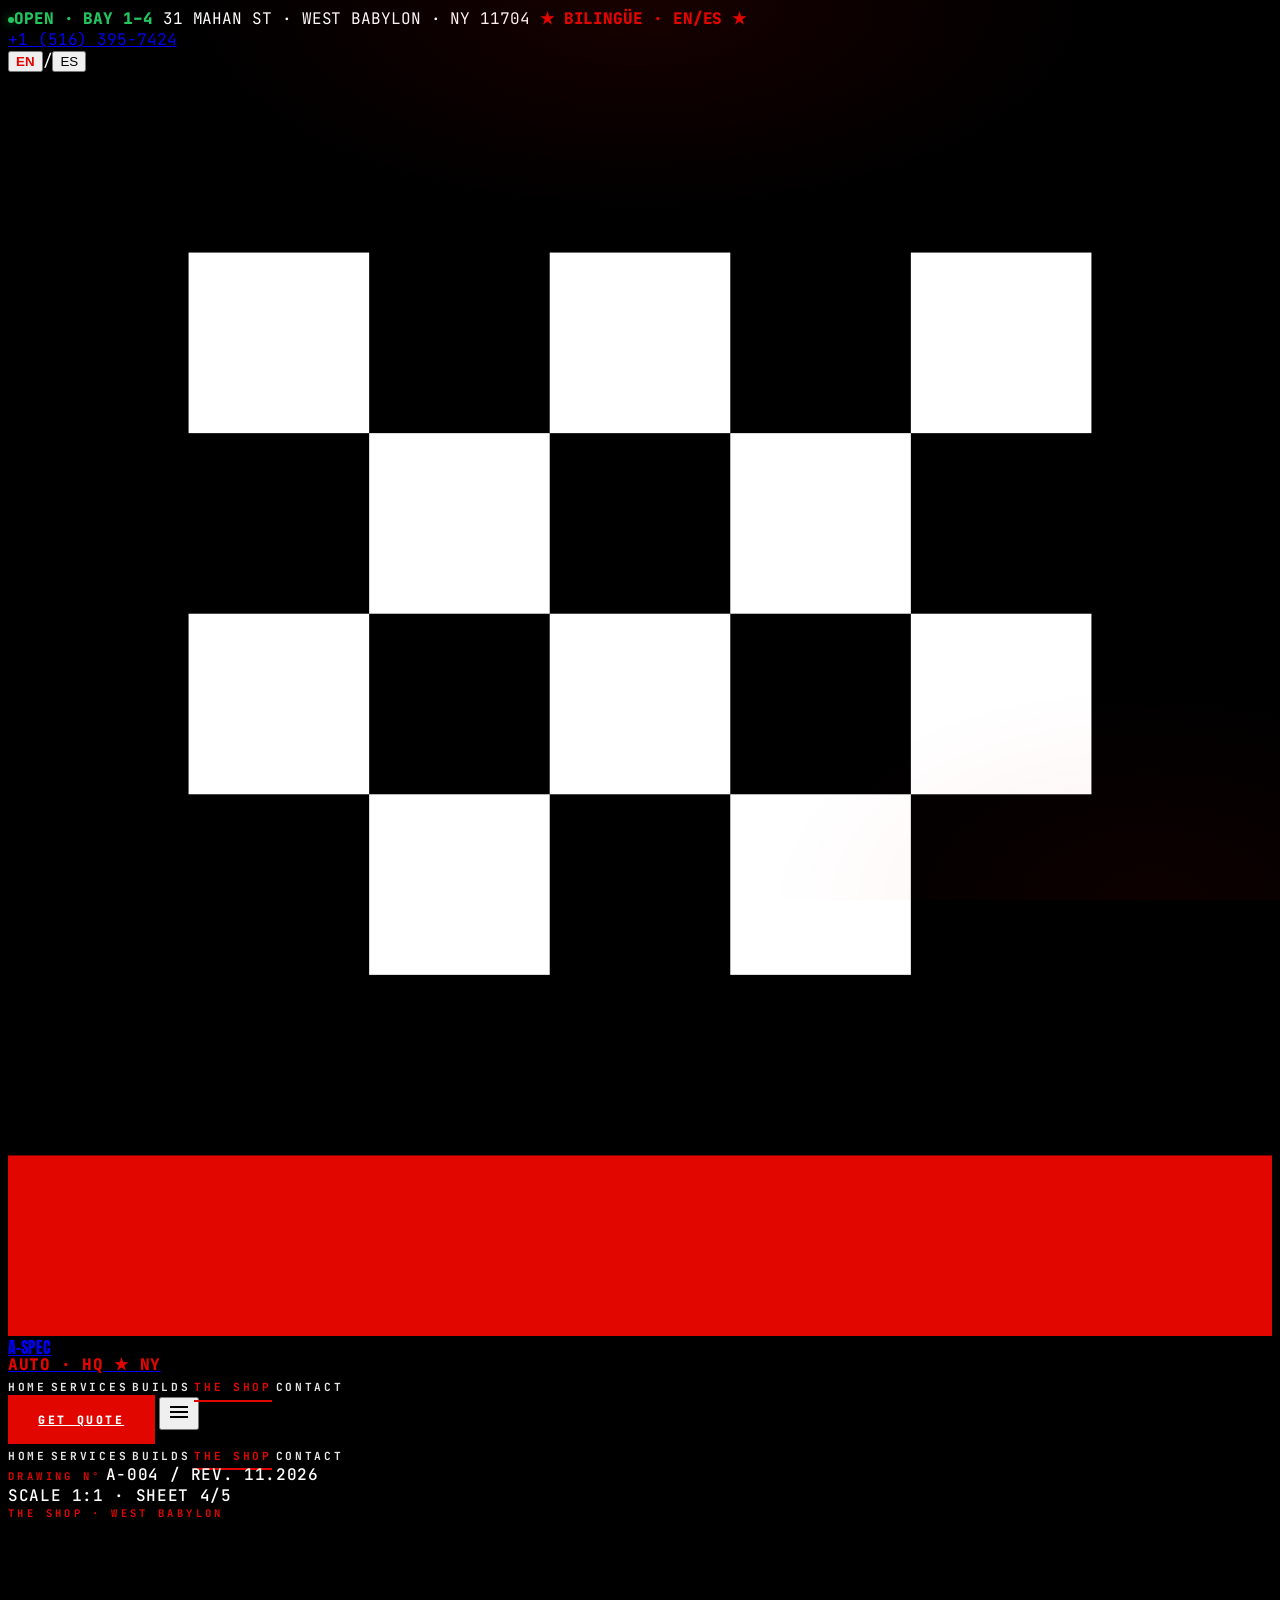
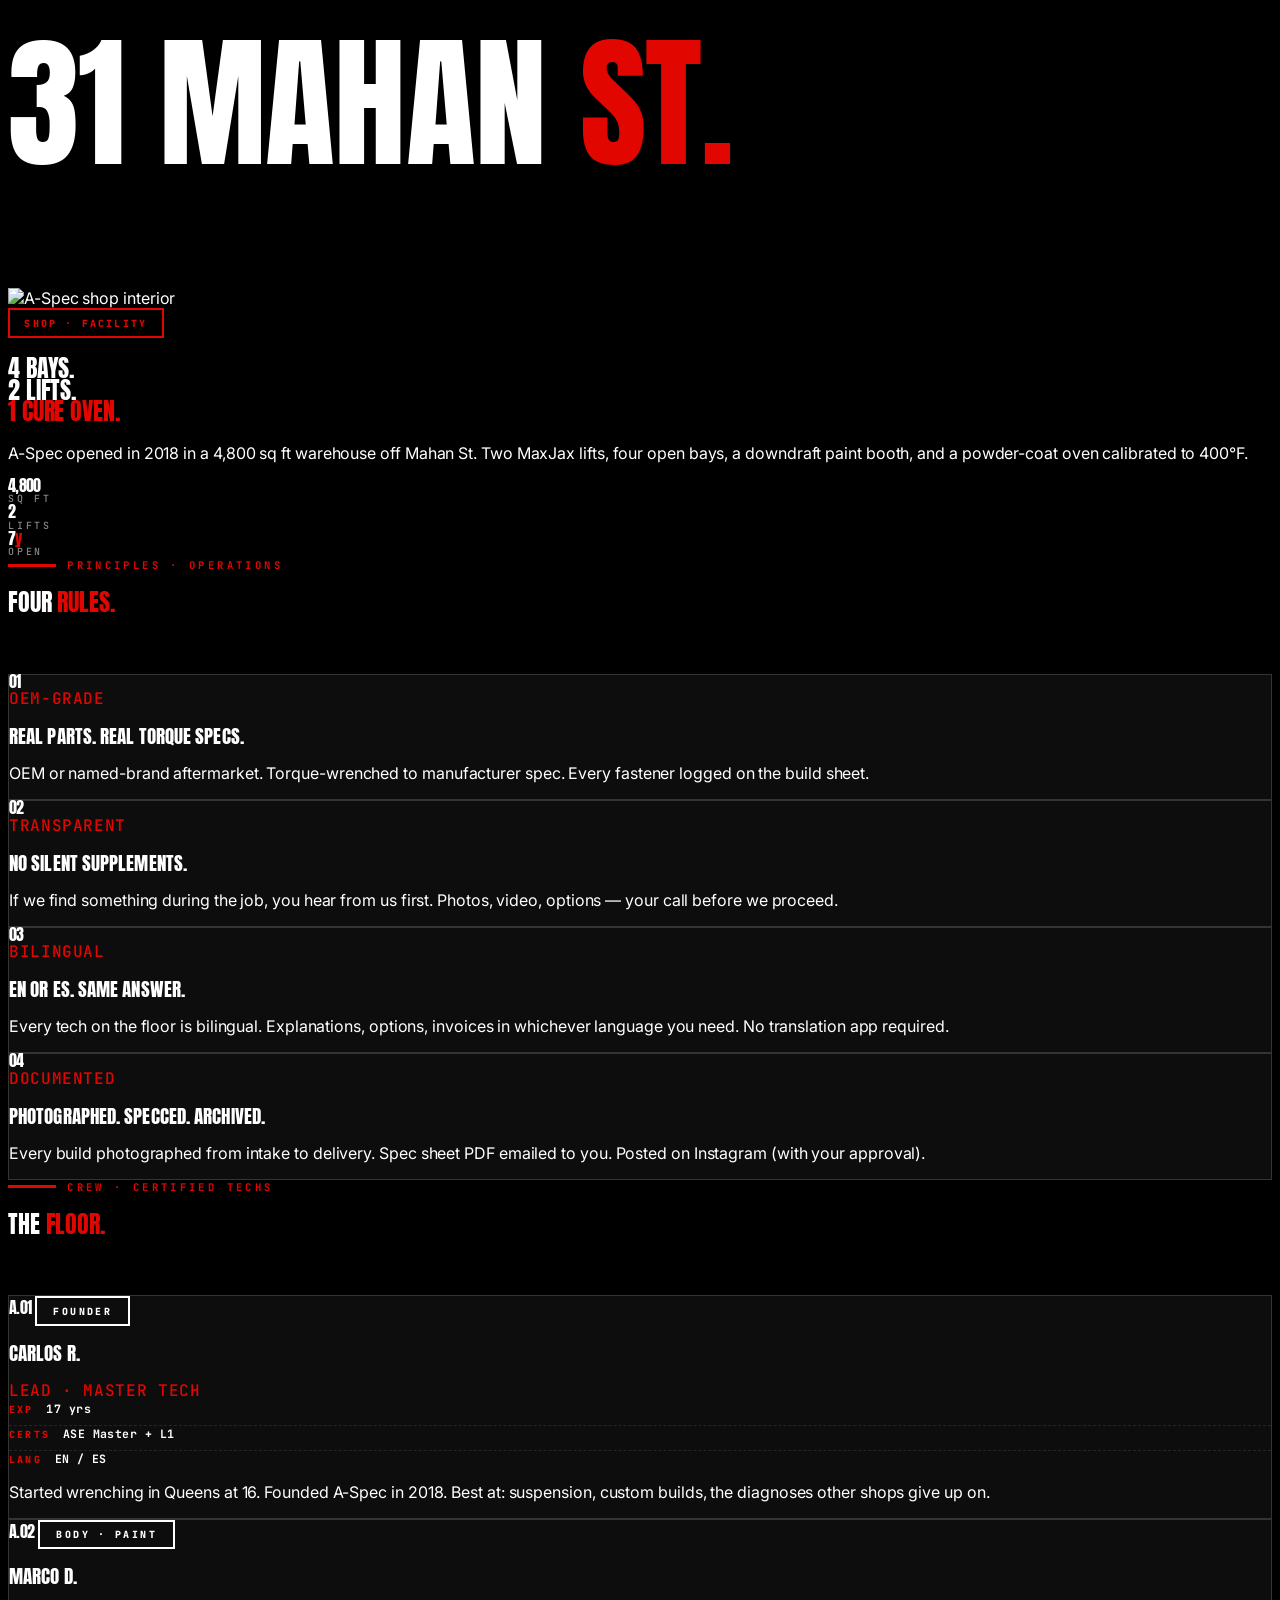
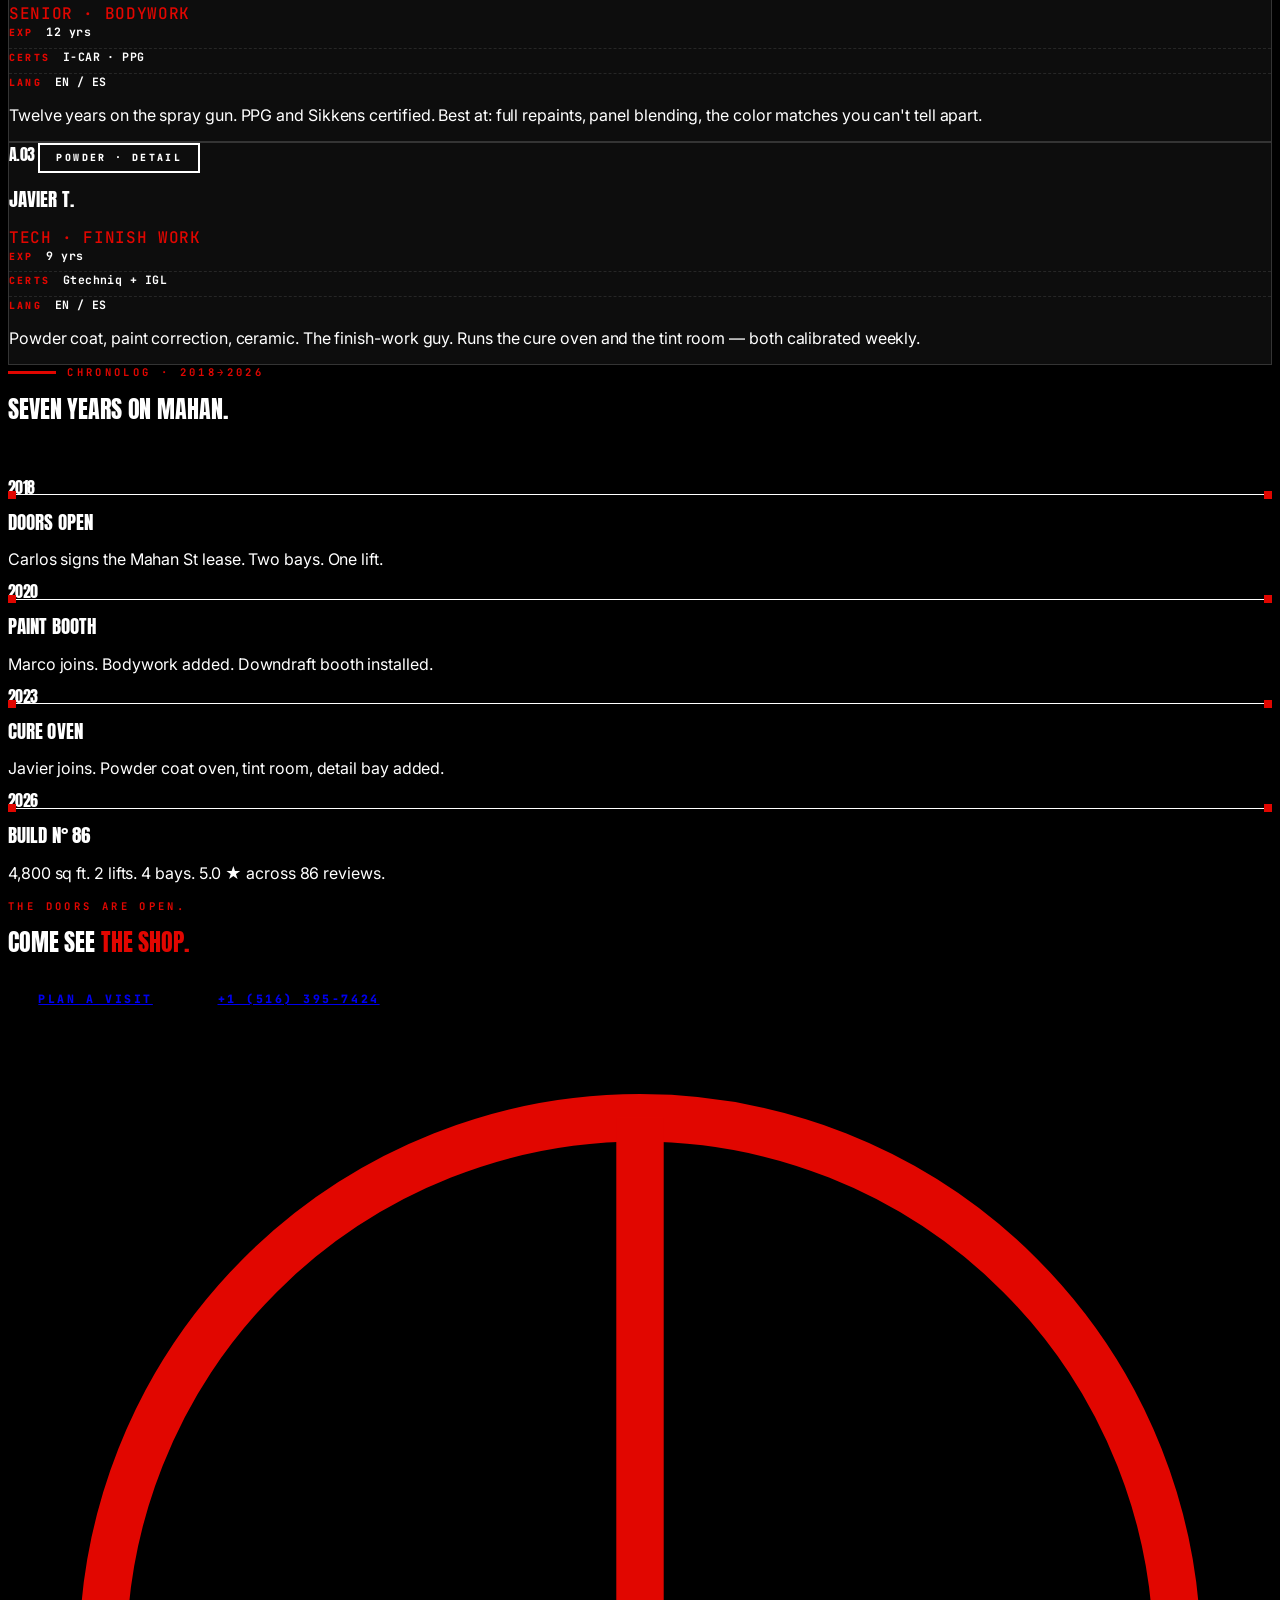
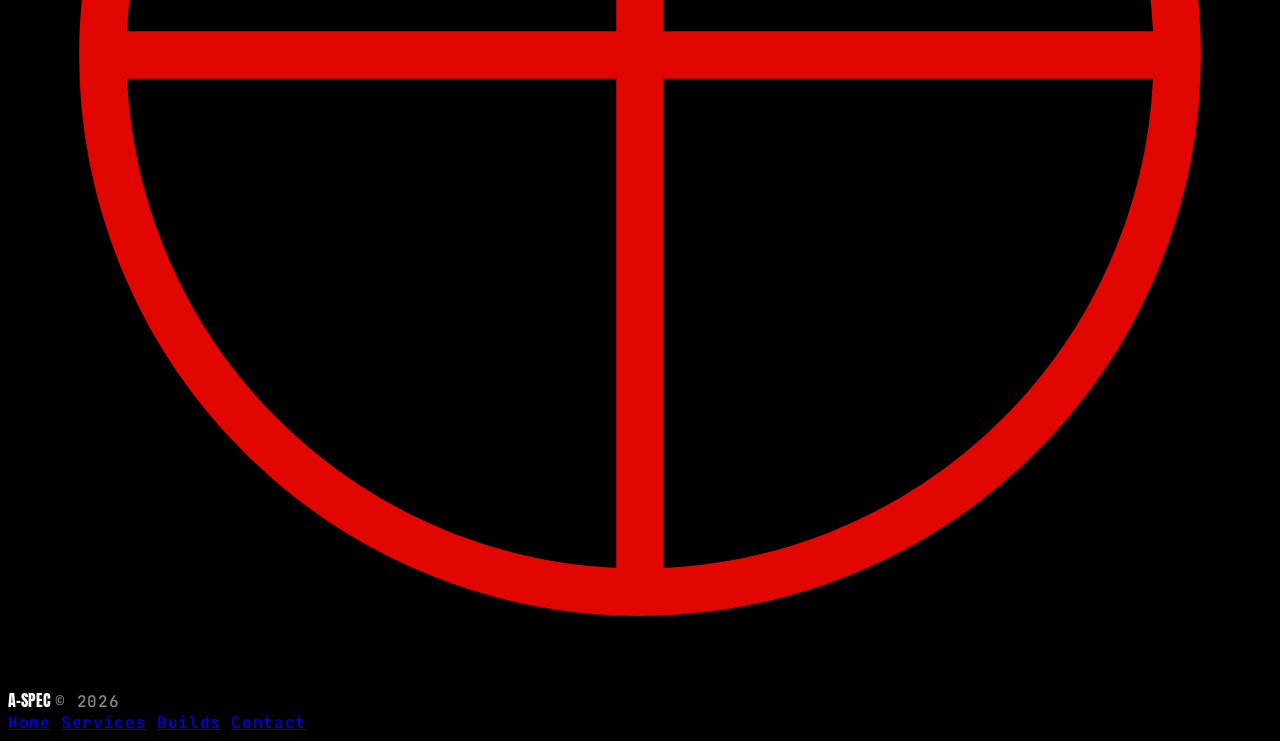
==== commit 0d7f4192: "Redesign: racing poster aesthetic — black/red/white palette, SVG illustrations (sports car monoline," ====
--- a/about.html
+++ b/about.html
@@ -16,38 +16,47 @@
 
 
 
-<div class="grain"></div>
 <div class="scroll-progress"></div>
 
-<div class="hidden md:block border-b border-[var(--line)] relative z-10">
+<div class="hidden md:block border-b border-[var(--line-2)] relative z-10 bg-black">
   <div class="max-w-[1500px] mx-auto px-8 py-2 flex items-center justify-between mono text-[.64rem] tracking-[.22em] uppercase">
     <div class="flex items-center gap-7 text-[var(--paper-3)]">
-      <span class="flex items-center gap-2"><span class="dot-green"></span><span style="color:var(--green)" data-en="OPEN · BAY 1–4" data-es="ABIERTO · BAY 1–4">OPEN · BAY 1–4</span></span>
+      <span class="flex items-center gap-2"><span class="dot dot-live"></span><span style="color:#22c55e;font-weight:800" data-en="OPEN · BAY 1–4" data-es="ABIERTO · BAY 1–4">OPEN · BAY 1–4</span></span>
       <span class="hidden lg:inline">31 MAHAN ST · WEST BABYLON · NY 11704</span>
-      <span class="hidden lg:inline grad-text" style="font-weight:700;">BILINGÜE · EN/ES</span>
+      <span class="hidden lg:inline text-red" style="font-weight:800;">★ BILINGÜE · EN/ES ★</span>
     </div>
     <div class="flex items-center gap-6 text-[var(--paper-3)]">
-      <a href="tel:+15163957424" class="hover:text-[var(--orange)] transition-colors">+1 (516) 395-7424</a>
+      <a href="tel:+15163957424" class="hover:text-red transition-colors font-bold">+1 (516) 395-7424</a>
       <div class="lang-toggle flex items-center gap-1">
-        <button data-lang="en" class="px-2 py-1 hover:text-[var(--orange)] transition-colors">EN</button><span>/</span><button data-lang="es" class="px-2 py-1 hover:text-[var(--orange)] transition-colors">ES</button>
+        <button data-lang="en" class="px-2 py-1 hover:text-red transition-colors">EN</button><span>/</span><button data-lang="es" class="px-2 py-1 hover:text-red transition-colors">ES</button>
       </div>
     </div>
   </div>
 </div>
-
-<nav class="sticky top-0 z-40 backdrop-blur-xl bg-black/75 border-b border-[var(--line-2)]">
+</div>
+
+<nav class="sticky top-0 z-40 backdrop-blur-xl bg-black/85 border-b-2 border-[var(--paper)]">
   <div class="max-w-[1500px] mx-auto px-6 md:px-10 py-4 flex items-center justify-between">
     <a href="index.html" class="flex items-center gap-3 group">
-      <svg viewBox="0 0 48 48" class="w-11 h-11">
-        <defs><linearGradient id="navG" x1="0%" y1="0%" x2="100%" y2="100%"><stop offset="0%" stop-color="#e91e63"/><stop offset="100%" stop-color="#ff5722"/></linearGradient></defs>
-        <circle cx="24" cy="24" r="21" fill="#000" stroke="url(#navG)" stroke-width="2.5"/>
-        <line x1="33" y1="24" x2="40" y2="14" stroke="#ff5722" stroke-width="2.5" stroke-linecap="round"/>
-        <circle cx="33" cy="24" r="2.2" fill="#ff5722"/>
-        <text x="22" y="29" text-anchor="middle" font-family="Anton, sans-serif" font-size="16" fill="#ffffff" letter-spacing="-1">A</text>
+      <svg viewBox="0 0 56 56" class="w-12 h-12">
+        <rect width="56" height="56" fill="#000"/>
+        <g transform="translate(8 8)">
+          <rect x="0" y="0" width="8" height="8" fill="#fff"/>
+          <rect x="16" y="0" width="8" height="8" fill="#fff"/>
+          <rect x="32" y="0" width="8" height="8" fill="#fff"/>
+          <rect x="8" y="8" width="8" height="8" fill="#fff"/>
+          <rect x="24" y="8" width="8" height="8" fill="#fff"/>
+          <rect x="0" y="16" width="8" height="8" fill="#fff"/>
+          <rect x="16" y="16" width="8" height="8" fill="#fff"/>
+          <rect x="32" y="16" width="8" height="8" fill="#fff"/>
+          <rect x="8" y="24" width="8" height="8" fill="#fff"/>
+          <rect x="24" y="24" width="8" height="8" fill="#fff"/>
+        </g>
+        <rect x="0" y="48" width="56" height="8" fill="#e10600"/>
       </svg>
       <div>
-        <div class="display text-xl md:text-2xl">A-Spec</div>
-        <div class="tech text-[.55rem] tracking-[.32em] uppercase grad-text" style="font-weight:700">AUTO · HQ</div>
+        <div class="display text-2xl md:text-3xl tracking-tight">A-Spec</div>
+        <div class="tech text-[.55rem] tracking-[.32em] uppercase text-red" style="font-weight:800">AUTO · HQ ★ NY</div>
       </div>
     </a>
     <div class="hidden md:flex items-center gap-9">
@@ -58,11 +67,11 @@
       <a href="contact.html" class="nav-link" data-en="Contact" data-es="Contacto">Contact</a>
     </div>
     <div class="flex items-center gap-3">
-      <a href="#" data-open-quote data-magnet class="hidden md:inline-flex btn btn-grad !py-3 !px-5 !text-[.66rem]" data-en="Get Quote" data-es="Cotización">Get Quote</a>
-      <button id="menuBtn" class="md:hidden p-2 text-[var(--paper)]"><svg width="24" height="24" viewBox="0 0 24 24" fill="none" stroke="currentColor" stroke-width="1.8"><line x1="3" y1="7" x2="21" y2="7"/><line x1="3" y1="12" x2="21" y2="12"/><line x1="3" y1="17" x2="21" y2="17"/></svg></button>
-    </div>
-  </div>
-  <div id="menuPanel" class="hidden md:hidden border-t border-[var(--line-2)] px-6 py-5 flex flex-col gap-4">
+      <a href="#" data-open-quote data-magnet class="hidden md:inline-flex btn btn-red !py-3 !px-5 !text-[.66rem]" data-en="Get Quote" data-es="Cotización">Get Quote</a>
+      <button id="menuBtn" class="md:hidden p-2 text-[var(--paper)]"><svg width="24" height="24" viewBox="0 0 24 24" fill="none" stroke="currentColor" stroke-width="2"><line x1="3" y1="7" x2="21" y2="7"/><line x1="3" y1="12" x2="21" y2="12"/><line x1="3" y1="17" x2="21" y2="17"/></svg></button>
+    </div>
+  </div>
+  <div id="menuPanel" class="hidden md:hidden border-t-2 border-[var(--paper)] px-6 py-5 flex flex-col gap-4">
     <a href="index.html" class="nav-link" data-en="Home" data-es="Inicio">Home</a>
     <a href="services.html" class="nav-link" data-en="Services" data-es="Servicios">Services</a>
     <a href="builds.html" class="nav-link" data-en="Builds" data-es="Builds">Builds</a>
--- a/assets/styles.css
+++ b/assets/styles.css
@@ -1,163 +1,184 @@
-/* A-Spec Auto HQ — Performance Garage · Logo-aligned palette */
+/* A-Spec Auto HQ — Racing Poster · Black/Red/White · Patterns + Illustration */
 :root{
-  --bg:#000;
+  --bg:#000000;
   --bg-1:#0a0a0a;
   --bg-2:#141414;
   --bg-3:#1c1c1c;
-  --bg-card:#0e0e0e;
+  --bg-card:#0d0d0d;
   --paper:#ffffff;
-  --paper-2:#d4d4d4;
-  --paper-3:#7a7a7a;
+  --paper-2:#e5e5e5;
+  --paper-3:#888888;
+  --paper-4:#4a4a4a;
   --ink:#000;
   --line:rgba(255,255,255,.06);
-  --line-2:rgba(255,255,255,.14);
-  --line-3:rgba(255,255,255,.30);
-
-  /* Logo-derived palette */
-  --orange:#ff5722;
-  --orange-light:#ff8a3d;
-  --orange-glow:rgba(255,87,34,.55);
-  --magenta:#e91e63;
-  --magenta-light:#ff4787;
-  --magenta-glow:rgba(233,30,99,.55);
-  --chrome:#cfcfd2;
-  --chrome-d:#8a8a90;
-  --red:#ff2d1f;
-  --green:#22c55e;
-
-  /* Gradient (logo signature) */
-  --grad: linear-gradient(135deg, var(--magenta) 0%, var(--orange) 100%);
-  --grad-rev: linear-gradient(135deg, var(--orange) 0%, var(--magenta) 100%);
-
-  /* legacy aliases */
+  --line-2:rgba(255,255,255,.16);
+  --line-3:rgba(255,255,255,.32);
+
+  --red:#e10600;
+  --red-l:#ff1a1a;
+  --red-d:#990000;
+  --red-deep:#5a0000;
+  --red-glow:rgba(225,6,0,.45);
+
+  /* legacy aliases (kept so nothing breaks) */
   --text:var(--paper);
   --text-2:var(--paper-2);
   --text-3:var(--paper-3);
-  --accent:var(--orange);
-  --accent-glow:var(--orange-glow);
-  --cyan:var(--magenta);
-  --cyan-glow:var(--magenta-glow);
-  --yellow:var(--orange-light);
+  --accent:var(--red);
+  --accent-glow:var(--red-glow);
+  --orange:var(--red);
+  --orange-light:var(--red-l);
+  --orange-glow:var(--red-glow);
+  --magenta:var(--paper);
+  --magenta-light:var(--paper-2);
+  --magenta-glow:rgba(255,255,255,.18);
+  --chrome:var(--paper);
+  --green:#22c55e;
+  --grad:linear-gradient(135deg,var(--red) 0%,var(--red-l) 100%);
+  --grad-rev:linear-gradient(135deg,var(--red-l) 0%,var(--red) 100%);
   --line-blue:var(--line-2);
+  --cyan:var(--red);
+  --cyan-glow:var(--red-glow);
+  --yellow:var(--paper);
 }
 *{box-sizing:border-box}
 html{scroll-behavior:smooth;background:var(--bg);}
-body{font-family:'Inter','Space Grotesk',sans-serif;background:var(--bg);color:var(--text);overflow-x:hidden;font-weight:400;-webkit-font-smoothing:antialiased;letter-spacing:-.005em;}
-
-/* Subtle ambient glow that follows scroll position */
+body{font-family:'Inter','Space Grotesk',sans-serif;background:var(--bg);color:var(--paper);overflow-x:hidden;font-weight:400;-webkit-font-smoothing:antialiased;letter-spacing:-.005em;}
+
+/* === PATTERNS === */
+/* Cross-hatch (subtle background texture) */
+.pat-hatch{background-image:
+  repeating-linear-gradient(45deg,transparent 0,transparent 6px,rgba(255,255,255,.025) 6px,rgba(255,255,255,.025) 7px),
+  repeating-linear-gradient(-45deg,transparent 0,transparent 6px,rgba(255,255,255,.025) 6px,rgba(255,255,255,.025) 7px);}
+
+/* Halftone dots */
+.pat-dots{background-image:radial-gradient(circle at 1px 1px,rgba(255,255,255,.10) 1px,transparent 1px);background-size:14px 14px;}
+.pat-dots-red{background-image:radial-gradient(circle at 1px 1px,rgba(225,6,0,.35) 1px,transparent 1px);background-size:12px 12px;}
+
+/* Diagonal racing stripes */
+.pat-stripes{background-image:repeating-linear-gradient(135deg,transparent 0,transparent 14px,rgba(225,6,0,.18) 14px,rgba(225,6,0,.18) 18px);}
+
+/* Checker flag */
+.pat-checker{background-image:
+  linear-gradient(45deg,#fff 25%,transparent 25%),
+  linear-gradient(-45deg,#fff 25%,transparent 25%),
+  linear-gradient(45deg,transparent 75%,#fff 75%),
+  linear-gradient(-45deg,transparent 75%,#fff 75%);
+  background-size:24px 24px;
+  background-position:0 0,0 12px,12px -12px,-12px 0;
+  background-color:#000;}
+
+/* Caution stripes (warning) */
+.pat-caution{background-image:repeating-linear-gradient(135deg,#e10600 0,#e10600 16px,#000 16px,#000 32px);}
+
+/* Grid (faint) */
+.pat-grid{background-image:
+  linear-gradient(rgba(255,255,255,.04) 1px,transparent 1px),
+  linear-gradient(90deg,rgba(255,255,255,.04) 1px,transparent 1px);
+  background-size:48px 48px;}
+
+/* Body ambient red glow */
 body::before{content:'';position:fixed;inset:0;pointer-events:none;z-index:0;
   background:
-    radial-gradient(ellipse 50% 35% at 20% 0%,rgba(233,30,99,.10),transparent 70%),
-    radial-gradient(ellipse 55% 35% at 90% 50%,rgba(255,87,34,.08),transparent 70%),
-    radial-gradient(ellipse 70% 50% at 50% 100%,rgba(233,30,99,.05),transparent 70%);}
-
-/* Subtle racing-stripe overlay */
-body::after{content:'';position:fixed;inset:0;pointer-events:none;z-index:0;opacity:.06;
-  background-image:repeating-linear-gradient(135deg,transparent 0,transparent 60px,rgba(255,255,255,.5) 60px,rgba(255,255,255,.5) 61px);}
+    radial-gradient(ellipse 60% 40% at 50% 0%,rgba(225,6,0,.10),transparent 60%),
+    radial-gradient(ellipse 50% 40% at 90% 100%,rgba(225,6,0,.06),transparent 60%);}
 
 /* Typography */
-.display{font-family:'Barlow Condensed','Anton',sans-serif;font-weight:700;letter-spacing:-.015em;line-height:.88;text-transform:uppercase;}
-.heavy{font-family:'Anton','Barlow Condensed',sans-serif;font-weight:400;letter-spacing:-.005em;line-height:.9;text-transform:uppercase;}
+.display{font-family:'Bebas Neue','Anton','Barlow Condensed',sans-serif;font-weight:400;letter-spacing:.005em;line-height:.88;text-transform:uppercase;}
+.heavy{font-family:'Anton','Bebas Neue','Barlow Condensed',sans-serif;font-weight:400;letter-spacing:-.005em;line-height:.9;text-transform:uppercase;}
+.display-italic{font-family:'Bebas Neue','Anton',sans-serif;font-weight:400;letter-spacing:.005em;line-height:.88;text-transform:uppercase;font-style:italic;transform:skewX(-8deg);display:inline-block;}
 .mono{font-family:'JetBrains Mono','Space Mono',monospace;}
 .tech{font-family:'JetBrains Mono',monospace;font-weight:500;letter-spacing:.04em;}
-.eyebrow{font-family:'JetBrains Mono',monospace;font-size:.66rem;letter-spacing:.32em;text-transform:uppercase;font-weight:600;}
-.eyebrow.grad{background:var(--grad);-webkit-background-clip:text;background-clip:text;color:transparent;}
+.eyebrow{font-family:'JetBrains Mono',monospace;font-size:.66rem;letter-spacing:.32em;text-transform:uppercase;font-weight:700;color:var(--red);}
 .label{font-family:'JetBrains Mono',monospace;font-size:.62rem;letter-spacing:.28em;text-transform:uppercase;color:var(--paper-3);font-weight:500;}
-::selection{background:var(--orange);color:#fff;}
-
-/* Gradient text — signature look */
-.grad-text{background:var(--grad);-webkit-background-clip:text;background-clip:text;color:transparent;}
-.grad-text-rev{background:var(--grad-rev);-webkit-background-clip:text;background-clip:text;color:transparent;}
-.text-orange{color:var(--orange);}
-.text-magenta{color:var(--magenta);}
-
-/* Animated gradient text */
-.grad-anim{background:linear-gradient(120deg,var(--magenta),var(--orange),var(--magenta-light),var(--orange-light),var(--magenta));background-size:300% 100%;-webkit-background-clip:text;background-clip:text;color:transparent;animation:grad-flow 8s ease infinite;}
-@keyframes grad-flow{0%,100%{background-position:0% 50%}50%{background-position:100% 50%}}
-
-/* Carbon-fiber texture (subtle, for select panels) */
-.carbon{background-color:#0a0a0a;background-image:
-  linear-gradient(45deg,rgba(255,255,255,.025) 25%,transparent 25%,transparent 75%,rgba(255,255,255,.025) 75%,rgba(255,255,255,.025)),
-  linear-gradient(45deg,rgba(255,255,255,.025) 25%,transparent 25%,transparent 75%,rgba(255,255,255,.025) 75%,rgba(255,255,255,.025));
-  background-size:6px 6px;background-position:0 0,3px 3px;}
-
-/* Grain (subtle) */
-.grain{position:fixed;inset:0;pointer-events:none;z-index:1;opacity:.05;mix-blend-mode:overlay;background-image:url("data:image/svg+xml,%3Csvg viewBox='0 0 200 200' xmlns='http://www.w3.org/2000/svg'%3E%3Cfilter id='n'%3E%3CfeTurbulence type='fractalNoise' baseFrequency='.9' stitchTiles='stitch'/%3E%3C/filter%3E%3Crect width='100%25' height='100%25' filter='url(%23n)'/%3E%3C/svg%3E");}
+::selection{background:var(--red);color:#fff;}
+
+/* Color helpers */
+.text-red{color:var(--red);}
+.text-paper{color:var(--paper);}
+.text-mute{color:var(--paper-3);}
+
+/* Outline numerals (poster style) */
+.outline-text{color:transparent;-webkit-text-stroke:1.5px var(--paper);}
+.outline-text-red{color:transparent;-webkit-text-stroke:1.5px var(--red);}
+.outline-text-thick{color:transparent;-webkit-text-stroke:3px var(--paper);}
+
+/* Underline mark — racing badge */
+.badge{display:inline-flex;align-items:center;gap:.5rem;padding:.5rem 1rem;background:var(--red);color:#fff;font-family:'JetBrains Mono',monospace;font-size:.66rem;letter-spacing:.24em;text-transform:uppercase;font-weight:800;clip-path:polygon(8% 0,100% 0,92% 100%,0 100%);}
+.badge-ghost{background:transparent;color:var(--paper);border:1px solid var(--paper);clip-path:none;}
+.badge-outline{background:transparent;color:var(--red);border:2px solid var(--red);clip-path:none;}
 
 /* Buttons */
-.btn{display:inline-flex;align-items:center;justify-content:center;gap:.65rem;padding:1.05rem 1.8rem;font-family:'JetBrains Mono',monospace;font-size:.72rem;letter-spacing:.22em;text-transform:uppercase;font-weight:700;transition:all .35s cubic-bezier(.16,1,.3,1);border-radius:999px;cursor:pointer;border:0;position:relative;overflow:hidden;}
+.btn{display:inline-flex;align-items:center;justify-content:center;gap:.65rem;padding:1.05rem 1.9rem;font-family:'JetBrains Mono',monospace;font-size:.72rem;letter-spacing:.22em;text-transform:uppercase;font-weight:800;transition:all .35s cubic-bezier(.16,1,.3,1);cursor:pointer;border:0;position:relative;overflow:hidden;border-radius:0;}
 .btn span,.btn svg{position:relative;z-index:2;}
-.btn-grad{background:var(--grad);color:#fff;box-shadow:0 0 0 0 var(--orange-glow);}
-.btn-grad::before{content:'';position:absolute;inset:0;background:var(--grad-rev);opacity:0;transition:opacity .4s;z-index:1;}
-.btn-grad:hover::before{opacity:1;}
-.btn-grad:hover{box-shadow:0 12px 36px var(--magenta-glow),0 0 0 1px rgba(255,255,255,.15);transform:translateY(-2px);}
-.btn-line{background:transparent;color:var(--paper);border:1px solid var(--line-2);}
-.btn-line:hover{border-color:var(--orange);color:var(--orange);box-shadow:0 0 22px var(--orange-glow);}
-.btn-ghost{background:rgba(255,255,255,.05);color:var(--paper);border:1px solid var(--line-2);backdrop-filter:blur(8px);}
-.btn-ghost:hover{background:rgba(255,255,255,.10);border-color:var(--paper);}
+.btn-red{background:var(--red);color:#fff;}
+.btn-red::before{content:'';position:absolute;inset:0;background:#000;transform:translateX(-101%);transition:transform .45s cubic-bezier(.16,1,.3,1);z-index:1;}
+.btn-red:hover::before{transform:translateX(0);}
+.btn-red:hover{box-shadow:8px 8px 0 0 var(--red);transform:translate(-4px,-4px);}
+.btn-line{background:transparent;color:var(--paper);border:2px solid var(--paper);}
+.btn-line::before{content:'';position:absolute;inset:0;background:var(--paper);transform:translateY(101%);transition:transform .4s cubic-bezier(.16,1,.3,1);z-index:1;}
+.btn-line:hover::before{transform:translateY(0);}
+.btn-line:hover{color:#000;}
+.btn-paper{background:var(--paper);color:#000;}
+.btn-paper:hover{background:var(--red);color:#fff;}
 
 /* Nav */
-.nav-link{font-family:'JetBrains Mono',monospace;font-size:.7rem;letter-spacing:.24em;text-transform:uppercase;color:var(--paper-2);font-weight:600;transition:color .25s;text-decoration:none;position:relative;padding:.3rem 0;}
-.nav-link::after{content:'';position:absolute;left:0;bottom:-2px;height:2px;width:100%;background:var(--grad);transform:scaleX(0);transform-origin:right;transition:transform .35s cubic-bezier(.16,1,.3,1);}
+.nav-link{font-family:'JetBrains Mono',monospace;font-size:.7rem;letter-spacing:.24em;text-transform:uppercase;color:var(--paper-2);font-weight:700;transition:color .25s;text-decoration:none;position:relative;padding:.3rem 0;}
+.nav-link::before{content:'';position:absolute;left:0;bottom:-3px;height:2px;width:100%;background:var(--red);transform:scaleX(0);transform-origin:right;transition:transform .35s cubic-bezier(.16,1,.3,1);}
 .nav-link:hover{color:var(--paper);}
-.nav-link:hover::after,.nav-link.active::after{transform:scaleX(1);transform-origin:left;}
-.nav-link.active{color:var(--paper);}
-
-/* Cards */
-.card{background:var(--bg-card);border:1px solid var(--line-2);transition:border-color .4s,transform .4s,box-shadow .4s;position:relative;overflow:hidden;}
-.card::before{content:'';position:absolute;top:0;left:0;right:0;height:1px;background:var(--grad);transform:scaleX(0);transform-origin:left;transition:transform .5s cubic-bezier(.16,1,.3,1);}
-.card:hover{border-color:rgba(255,87,34,.5);transform:translateY(-4px);box-shadow:0 20px 40px rgba(0,0,0,.5),0 0 30px rgba(255,87,34,.15);}
-.card:hover::before{transform:scaleX(1);}
-
-/* Spec block */
-.spec{font-family:'JetBrains Mono',monospace;font-size:.72rem;letter-spacing:.04em;display:flex;align-items:baseline;gap:.8rem;color:var(--paper-3);}
-.spec .k{color:var(--orange);letter-spacing:.22em;text-transform:uppercase;font-size:.62rem;font-weight:600;}
-.spec .v{color:var(--paper);font-weight:600;}
-
-/* Dimensional callout */
-.callout{position:relative;display:inline-flex;align-items:center;gap:.5rem;padding:.4rem .9rem;background:rgba(255,87,34,.08);border:1px solid var(--orange);color:var(--orange);font-family:'JetBrains Mono',monospace;font-size:.62rem;letter-spacing:.22em;text-transform:uppercase;font-weight:700;}
-.callout-mag{background:rgba(233,30,99,.08);border-color:var(--magenta);color:var(--magenta);}
+.nav-link:hover::before,.nav-link.active::before{transform:scaleX(1);transform-origin:left;}
+.nav-link.active{color:var(--red);}
+
+/* Cards (poster panels) */
+.card{background:var(--bg-card);border:1px solid var(--line-2);transition:border-color .4s,transform .4s,box-shadow .4s;position:relative;}
+.card-poster{background:var(--bg-1);border:1px solid var(--paper);transition:transform .35s,box-shadow .35s;position:relative;}
+.card-poster:hover{transform:translate(-4px,-4px);box-shadow:8px 8px 0 0 var(--red);}
+.card:hover{transform:translate(-3px,-3px);box-shadow:6px 6px 0 0 var(--red);border-color:var(--paper);}
+
+/* Spec rows */
+.spec{font-family:'JetBrains Mono',monospace;font-size:.72rem;letter-spacing:.04em;display:flex;align-items:baseline;gap:.8rem;color:var(--paper-3);border-bottom:1px dashed rgba(255,255,255,.10);padding-bottom:.55rem;}
+.spec:last-child{border-bottom:0;padding-bottom:0;}
+.spec .k{color:var(--red);letter-spacing:.22em;text-transform:uppercase;font-size:.62rem;font-weight:800;}
+.spec .v{color:var(--paper);font-weight:700;}
 
 /* Stamps */
-.stamp{display:inline-flex;align-items:center;gap:.5rem;padding:.4rem 1rem;border:1px solid var(--line-3);color:var(--paper);font-family:'JetBrains Mono',monospace;font-size:.62rem;letter-spacing:.24em;text-transform:uppercase;font-weight:700;background:rgba(255,255,255,.03);}
-.stamp-orange{border-color:var(--orange);color:var(--orange);background:rgba(255,87,34,.08);}
-.stamp-mag{border-color:var(--magenta);color:var(--magenta);background:rgba(233,30,99,.08);}
-.stamp-green{border-color:var(--green);color:var(--green);background:rgba(34,197,94,.08);}
-
-/* SPEEDOMETER — animated SVG wrapper helper */
-.speedo-needle{transform-origin:50% 95%;transition:transform 1.8s cubic-bezier(.34,1.56,.64,1);}
+.stamp{display:inline-flex;align-items:center;gap:.5rem;padding:.4rem 1rem;border:2px solid var(--paper);color:var(--paper);font-family:'JetBrains Mono',monospace;font-size:.62rem;letter-spacing:.24em;text-transform:uppercase;font-weight:800;background:transparent;}
+.stamp-red{border-color:var(--red);color:var(--red);background:rgba(225,6,0,.06);}
+.stamp-solid{background:var(--paper);color:#000;border-color:var(--paper);}
+.stamp-solid-red{background:var(--red);color:#fff;border-color:var(--red);}
+
+/* Decorative ticker (alternating red/black/white blocks) */
+.tick-strip{height:8px;background:repeating-linear-gradient(90deg,#fff 0,#fff 14px,#e10600 14px,#e10600 28px,#000 28px,#000 42px);}
 
 /* Schematic divider */
-.schem-line{height:1px;background:linear-gradient(90deg,transparent 0,var(--orange) 10%,var(--magenta) 90%,transparent 100%);position:relative;}
-.schem-line::before,.schem-line::after{content:'';position:absolute;top:50%;transform:translateY(-50%);width:8px;height:8px;border-radius:50%;background:var(--bg);border:1px solid var(--orange);}
-.schem-line::before{left:8%;}
-.schem-line::after{right:8%;border-color:var(--magenta);}
+.schem-line{height:1px;background:var(--paper);position:relative;}
+.schem-line::before,.schem-line::after{content:'';position:absolute;top:50%;transform:translateY(-50%);width:8px;height:8px;background:var(--red);}
+.schem-line::before{left:0;}
+.schem-line::after{right:0;}
+.schem-line-red{height:2px;background:var(--red);position:relative;}
 
 /* Big dyno numeral */
 .dyno{font-family:'Anton',sans-serif;font-weight:400;letter-spacing:-.04em;line-height:.85;color:var(--paper);}
-.dyno-grad{background:var(--grad);-webkit-background-clip:text;background-clip:text;color:transparent;}
-.dyno-orange{color:var(--orange);}
-.dyno-mag{color:var(--magenta);}
-
-/* Hero photo treatment */
-.hero-img{filter:contrast(1.15) saturate(.9) brightness(.55);}
-.hero-fade{background:linear-gradient(180deg,rgba(0,0,0,.4) 0%,rgba(0,0,0,.7) 60%,var(--bg) 100%);}
+.dyno-red{color:var(--red);}
+
+/* Hero photo */
+.hero-img{filter:contrast(1.15) saturate(.8) brightness(.5);}
 
 /* Marquee */
-.marquee{display:flex;animation:scroll 38s linear infinite;}
+.marquee{display:flex;animation:scroll 36s linear infinite;}
 .marquee:hover{animation-play-state:paused;}
 @keyframes scroll{from{transform:translateX(0)}to{transform:translateX(-50%)}}
 
 /* Service rows */
-.svc-row{display:grid;grid-template-columns:90px 1fr auto;align-items:center;gap:2rem;padding:1.5rem 0;border-bottom:1px solid var(--line);transition:padding .4s cubic-bezier(.16,1,.3,1),background .25s;position:relative;}
-.svc-row::after{content:'';position:absolute;bottom:-1px;left:0;right:0;height:1px;background:var(--grad);transform:scaleX(0);transform-origin:right;transition:transform .45s cubic-bezier(.16,1,.3,1);}
+.svc-row{display:grid;grid-template-columns:90px 1fr auto;align-items:center;gap:2rem;padding:1.6rem 0;border-bottom:1px solid var(--line);transition:padding .4s cubic-bezier(.16,1,.3,1),background .25s;position:relative;}
+.svc-row::after{content:'';position:absolute;bottom:-1px;left:0;right:0;height:1px;background:var(--red);transform:scaleX(0);transform-origin:right;transition:transform .45s cubic-bezier(.16,1,.3,1);}
 .svc-row:hover::after{transform:scaleX(1);transform-origin:left;}
 .svc-row:hover{padding-left:1.5rem;}
-.svc-row .num{font-family:'JetBrains Mono',monospace;font-size:.72rem;letter-spacing:.22em;color:var(--magenta);font-weight:700;}
-.svc-row .arrow{color:var(--paper-3);transition:color .3s,transform .3s;font-family:'JetBrains Mono',monospace;font-size:.7rem;font-weight:700;}
-.svc-row:hover .arrow{color:var(--orange);transform:translateX(6px);}
-
-/* Reveal — clip path reveal */
+.svc-row .num{font-family:'JetBrains Mono',monospace;font-size:.72rem;letter-spacing:.22em;color:var(--red);font-weight:800;}
+.svc-row .arrow{color:var(--paper-3);transition:color .3s,transform .3s;font-family:'JetBrains Mono',monospace;font-size:.7rem;font-weight:800;}
+.svc-row:hover .arrow{color:var(--red);transform:translateX(8px);}
+
+/* Reveal */
 .reveal{opacity:0;transform:translateY(28px);transition:opacity .9s cubic-bezier(.16,1,.3,1),transform .9s cubic-bezier(.16,1,.3,1);}
 .reveal.in{opacity:1;transform:translateY(0);}
 .reveal-stagger>*{opacity:0;transform:translateY(20px);transition:opacity .8s cubic-bezier(.16,1,.3,1),transform .8s cubic-bezier(.16,1,.3,1);}
@@ -170,97 +191,100 @@
 .reveal-stagger.in>*:nth-child(6){transition-delay:.40s}
 .reveal-stagger.in>*:nth-child(7){transition-delay:.48s}
 
-/* Clip reveal — for hero image */
+/* Clip reveal */
 .clip-reveal{clip-path:inset(100% 0 0 0);transition:clip-path 1.4s cubic-bezier(.85,0,.15,1);}
 .clip-reveal.in{clip-path:inset(0 0 0 0);}
 
-/* Letter/word reveal for hero title */
+/* Split line reveal */
 .split-line{display:block;overflow:hidden;}
-.split-line > span{display:inline-block;transform:translateY(110%);transition:transform 1s cubic-bezier(.34,1.56,.64,1);}
+.split-line > span{display:inline-block;transform:translateY(115%);transition:transform 1s cubic-bezier(.34,1.56,.64,1);}
 .split-line.in > span{transform:translateY(0);}
-.split-line:nth-child(1) > span{transition-delay:.1s;}
-.split-line:nth-child(2) > span{transition-delay:.25s;}
-.split-line:nth-child(3) > span{transition-delay:.4s;}
+.split-line:nth-child(1) > span{transition-delay:.08s;}
+.split-line:nth-child(2) > span{transition-delay:.22s;}
+.split-line:nth-child(3) > span{transition-delay:.36s;}
+.split-line:nth-child(4) > span{transition-delay:.50s;}
+
+/* SVG path draw — drawn on view */
+.draw-path{stroke-dasharray:var(--len,1000);stroke-dashoffset:var(--len,1000);transition:stroke-dashoffset 2s cubic-bezier(.16,1,.3,1);}
+.draw-path.in{stroke-dashoffset:0;}
+
+/* Wheel spin */
+.wheel-spin{animation:spin 14s linear infinite;transform-origin:center;}
+@keyframes spin{from{transform:rotate(0deg)}to{transform:rotate(360deg)}}
 
 /* Build cards */
-.build-card{overflow:hidden;position:relative;border:1px solid var(--line-2);transition:border-color .4s,transform .4s,box-shadow .4s;background:var(--bg-card);}
-.build-card:hover{border-color:rgba(255,87,34,.55);transform:translateY(-5px);box-shadow:0 24px 50px rgba(0,0,0,.6),0 0 30px var(--orange-glow);}
-.build-card img{transition:transform .9s cubic-bezier(.16,1,.3,1),filter .6s;display:block;width:100%;height:100%;object-fit:cover;filter:contrast(1.1) saturate(.85) brightness(.85);}
-.build-card:hover img{transform:scale(1.06);filter:contrast(1.15) saturate(1.05) brightness(1);}
+.build-card{overflow:hidden;position:relative;border:2px solid var(--paper);transition:transform .4s,box-shadow .4s;background:var(--bg-card);}
+.build-card:hover{transform:translate(-4px,-4px);box-shadow:8px 8px 0 0 var(--red);}
+.build-card img{transition:transform .9s cubic-bezier(.16,1,.3,1),filter .6s;display:block;width:100%;height:100%;object-fit:cover;filter:contrast(1.1) saturate(.85) brightness(.8) grayscale(.4);}
+.build-card:hover img{transform:scale(1.06);filter:contrast(1.15) saturate(1.1) brightness(1) grayscale(0);}
 .build-card .meta{position:absolute;inset:0;padding:1.5rem;display:flex;flex-direction:column;justify-content:flex-end;background:linear-gradient(180deg,transparent 40%,rgba(0,0,0,.95) 100%);}
 
 /* Scroll progress */
-.scroll-progress{position:fixed;top:0;left:0;height:3px;background:var(--grad);z-index:99;width:0;transition:width .1s;box-shadow:0 0 16px var(--orange-glow);}
+.scroll-progress{position:fixed;top:0;left:0;height:4px;background:var(--red);z-index:99;width:0;transition:width .1s;}
 
 /* Forms */
-.input{width:100%;background:transparent;border:0;border-bottom:1px solid var(--line-2);padding:.85rem 0;color:var(--paper);font-family:'JetBrains Mono',monospace;font-weight:500;font-size:.95rem;outline:none;transition:border-color .35s;letter-spacing:.02em;}
-.input:focus{border-bottom-color:var(--orange);}
+.input{width:100%;background:transparent;border:0;border-bottom:2px solid var(--paper);padding:.85rem 0;color:var(--paper);font-family:'JetBrains Mono',monospace;font-weight:600;font-size:.95rem;outline:none;transition:border-color .35s;letter-spacing:.02em;}
+.input:focus{border-bottom-color:var(--red);}
 .input::placeholder{color:var(--paper-3);}
-textarea.input{resize:vertical;min-height:120px;border:1px solid var(--line-2);padding:.85rem;}
-textarea.input:focus{border-color:var(--orange);}
-.field-label{font-family:'JetBrains Mono',monospace;font-size:.62rem;letter-spacing:.26em;text-transform:uppercase;color:var(--orange);margin-bottom:.4rem;display:block;font-weight:700;}
+textarea.input{resize:vertical;min-height:120px;border:2px solid var(--paper);padding:.85rem;}
+textarea.input:focus{border-color:var(--red);}
+.field-label{font-family:'JetBrains Mono',monospace;font-size:.62rem;letter-spacing:.26em;text-transform:uppercase;color:var(--red);margin-bottom:.4rem;display:block;font-weight:800;}
 
 /* Hero title responsive */
-.hero-title{font-size:clamp(3.5rem,min(14vw,15vh),12rem);}
-
-/* Mobile sticky CTA */
-.mobile-cta{position:fixed;bottom:0;left:0;right:0;background:var(--bg-1);border-top:1px solid var(--line-2);padding:.7rem;display:flex;gap:.5rem;z-index:40;box-shadow:0 -10px 28px rgba(0,0,0,.6);}
-.mobile-cta a{flex:1;padding:.9rem;text-align:center;font-family:'JetBrains Mono',monospace;font-size:.7rem;letter-spacing:.2em;text-transform:uppercase;font-weight:700;}
+.hero-title{font-size:clamp(4rem,min(16vw,16vh),14rem);}
+
+/* Mobile sticky */
+.mobile-cta{position:fixed;bottom:0;left:0;right:0;background:#000;border-top:2px solid var(--red);padding:.7rem;display:flex;gap:.5rem;z-index:40;}
+.mobile-cta a{flex:1;padding:.9rem;text-align:center;font-family:'JetBrains Mono',monospace;font-size:.7rem;letter-spacing:.2em;text-transform:uppercase;font-weight:800;}
 @media(min-width:768px){.mobile-cta{display:none;}}
 
 /* Modal */
 .modal-bg{position:fixed;inset:0;background:rgba(0,0,0,.92);backdrop-filter:blur(12px);z-index:200;display:none;align-items:center;justify-content:center;padding:1.5rem;}
 .modal-bg.open{display:flex;animation:fadeIn .3s ease;}
 @keyframes fadeIn{from{opacity:0}to{opacity:1}}
-.modal-card{background:var(--bg-1);border:1px solid var(--line-2);max-width:520px;width:100%;padding:2.5rem;position:relative;animation:scaleIn .4s cubic-bezier(.16,1,.3,1);}
-.modal-card::before{content:'';position:absolute;top:0;left:0;right:0;height:2px;background:var(--grad);}
-@keyframes scaleIn{from{transform:scale(.96);opacity:.5}to{transform:scale(1);opacity:1}}
-.modal-close{position:absolute;top:1rem;right:1rem;background:transparent;border:0;color:var(--paper);font-size:1.4rem;cursor:pointer;font-family:'JetBrains Mono',monospace;transition:color .2s,transform .2s;}
-.modal-close:hover{color:var(--orange);transform:rotate(90deg);}
+.modal-card{background:#0a0a0a;border:2px solid var(--paper);max-width:520px;width:100%;padding:2.5rem;position:relative;animation:scaleIn .4s cubic-bezier(.16,1,.3,1);}
+.modal-card::before{content:'';position:absolute;top:0;left:0;right:0;height:6px;background:var(--red);}
+@keyframes scaleIn{from{transform:scale(.96) translate(8px,8px);opacity:.4}to{transform:scale(1);opacity:1}}
+.modal-close{position:absolute;top:.85rem;right:1rem;background:transparent;border:0;color:var(--paper);font-size:1.4rem;cursor:pointer;font-family:'JetBrains Mono',monospace;transition:color .2s,transform .25s;}
+.modal-close:hover{color:var(--red);transform:rotate(90deg);}
 
 /* Section head */
-.section-head{display:flex;align-items:flex-end;justify-content:space-between;gap:1.5rem;padding-bottom:1rem;margin-bottom:2.5rem;}
+.section-head{display:flex;align-items:flex-end;justify-content:space-between;gap:1.5rem;margin-bottom:2.5rem;}
 .section-head .axis{display:flex;align-items:center;gap:.7rem;}
-.section-head .axis .bar{display:block;width:40px;height:2px;background:var(--grad);}
-
-/* Pulse dot */
-.dot-orange{display:inline-block;width:8px;height:8px;border-radius:50%;background:var(--orange);box-shadow:0 0 12px var(--orange-glow);animation:pulse 2s infinite;vertical-align:middle;}
-.dot-mag{display:inline-block;width:8px;height:8px;border-radius:50%;background:var(--magenta);box-shadow:0 0 12px var(--magenta-glow);animation:pulse 2s infinite;vertical-align:middle;}
-.dot-green{display:inline-block;width:8px;height:8px;border-radius:50%;background:var(--green);box-shadow:0 0 10px rgba(34,197,94,.55);animation:pulse 2s infinite;vertical-align:middle;}
-@keyframes pulse{0%,100%{opacity:1;transform:scale(1)}50%{opacity:.5;transform:scale(1.15)}}
-
-/* Lang toggle */
-.lang-toggle button.active{color:var(--orange);font-weight:700;}
-
-/* Sticky data dash row */
-.data-dash{display:grid;grid-template-columns:repeat(4,minmax(0,1fr));gap:0;border-top:1px solid var(--line-2);border-bottom:1px solid var(--line-2);background:rgba(255,255,255,.02);backdrop-filter:blur(8px);}
-.data-dash > div{padding:1.2rem 1.5rem;border-right:1px solid var(--line);position:relative;}
-.data-dash > div:last-child{border-right:0;}
-
-/* Speed lines decoration (animated) */
+.section-head .axis .bar{display:block;width:48px;height:3px;background:var(--red);}
+
+/* Dots */
+.dot{display:inline-block;width:6px;height:6px;border-radius:50%;background:var(--red);vertical-align:middle;}
+.dot-live{background:#22c55e;box-shadow:0 0 10px rgba(34,197,94,.7);animation:pulse 2s infinite;}
+@keyframes pulse{0%,100%{opacity:1;transform:scale(1)}50%{opacity:.45;transform:scale(1.2)}}
+
+.lang-toggle button.active{color:var(--red);font-weight:800;}
+
+/* Speed lines (decorative, animated) */
 .speed-lines{position:absolute;inset:0;pointer-events:none;overflow:hidden;}
-.speed-lines span{position:absolute;left:-15%;width:130%;height:1px;background:linear-gradient(90deg,transparent,var(--orange),transparent);opacity:0;animation:speed 4s linear infinite;}
-.speed-lines span:nth-child(1){top:20%;animation-delay:0s;}
-.speed-lines span:nth-child(2){top:45%;animation-delay:1.5s;background:linear-gradient(90deg,transparent,var(--magenta),transparent);}
-.speed-lines span:nth-child(3){top:70%;animation-delay:2.6s;}
-@keyframes speed{0%{transform:translateX(-30%);opacity:0}30%{opacity:.6}100%{transform:translateX(30%);opacity:0}}
-
-/* Old compat */
-.dot{display:inline-block;width:6px;height:6px;border-radius:50%;background:var(--orange);vertical-align:middle;}
-.dot-live{background:var(--green);box-shadow:0 0 10px rgba(34,197,94,.6);animation:pulse 2s infinite;}
+.speed-lines span{position:absolute;left:-12%;width:124%;height:1px;background:linear-gradient(90deg,transparent,var(--red),transparent);opacity:0;animation:speed 4.5s linear infinite;}
+.speed-lines span:nth-child(1){top:22%;animation-delay:0s;}
+.speed-lines span:nth-child(2){top:48%;animation-delay:1.6s;background:linear-gradient(90deg,transparent,var(--paper),transparent);}
+.speed-lines span:nth-child(3){top:74%;animation-delay:2.8s;}
+@keyframes speed{0%{transform:translateX(-25%);opacity:0}30%{opacity:.7}100%{transform:translateX(25%);opacity:0}}
+
+/* Anchor underline */
+.u-anim{position:relative;display:inline-block;}
+.u-anim::after{content:'';position:absolute;left:0;right:0;bottom:-4px;height:2px;background:var(--red);transform:scaleX(0);transform-origin:left;transition:transform .4s cubic-bezier(.16,1,.3,1);}
+.u-anim:hover::after{transform:scaleX(1);}
+
+/* Misc compat */
 .divider{height:1px;background:var(--line-2);width:100%;}
 .chrome-rule{height:1px;background:linear-gradient(90deg,transparent 0,var(--line-3) 50%,transparent 100%);}
-.card-cad{}
-.card-cad::before,.card-cad::after{display:none;}
-
-/* Anchor underline */
-.u-anim{position:relative;display:inline-block;}
-.u-anim::after{content:'';position:absolute;left:0;right:0;bottom:-4px;height:2px;background:var(--grad);transform:scaleX(0);transform-origin:left;transition:transform .4s cubic-bezier(.16,1,.3,1);}
-.u-anim:hover::after{transform:scaleX(1);}
-
-/* Logo mark — circle with gradient ring */
-.logo-mark{position:relative;display:inline-flex;align-items:center;justify-content:center;width:44px;height:44px;}
-.logo-mark .ring{position:absolute;inset:0;border-radius:50%;padding:2px;background:var(--grad);}
-.logo-mark .ring::before{content:'';position:absolute;inset:2px;background:var(--bg);border-radius:50%;}
-.logo-mark .inner{position:relative;font-family:'Anton',sans-serif;font-size:1rem;line-height:1;color:var(--paper);font-weight:400;letter-spacing:-.02em;}
-.logo-mark .needle{position:absolute;width:14px;height:2px;background:var(--orange);right:6px;top:50%;transform:rotate(-25deg) translateY(-50%);transform-origin:left center;box-shadow:0 0 6px var(--orange-glow);}
+.callout{position:relative;display:inline-flex;align-items:center;gap:.5rem;padding:.4rem .9rem;background:transparent;border:2px solid var(--red);color:var(--red);font-family:'JetBrains Mono',monospace;font-size:.62rem;letter-spacing:.22em;text-transform:uppercase;font-weight:800;}
+.callout-mag{border-color:var(--paper);color:var(--paper);}
+.grad-text{color:var(--red);}
+.grad-text-rev{color:var(--red);}
+.grad-anim{color:var(--red);}
+.dot-orange,.dot-mag{display:inline-block;width:8px;height:8px;border-radius:50%;background:var(--red);vertical-align:middle;}
+.dot-green{display:inline-block;width:8px;height:8px;border-radius:50%;background:#22c55e;box-shadow:0 0 10px rgba(34,197,94,.6);animation:pulse 2s infinite;vertical-align:middle;}
+.text-orange,.text-magenta{color:var(--red);}
+.eyebrow.grad{color:var(--red);}
+
+/* Header pattern strip */
+.flag-strip{height:42px;background-image:linear-gradient(45deg,#fff 25%,#000 25%,#000 50%,#fff 50%,#fff 75%,#000 75%);background-size:24px 24px;}
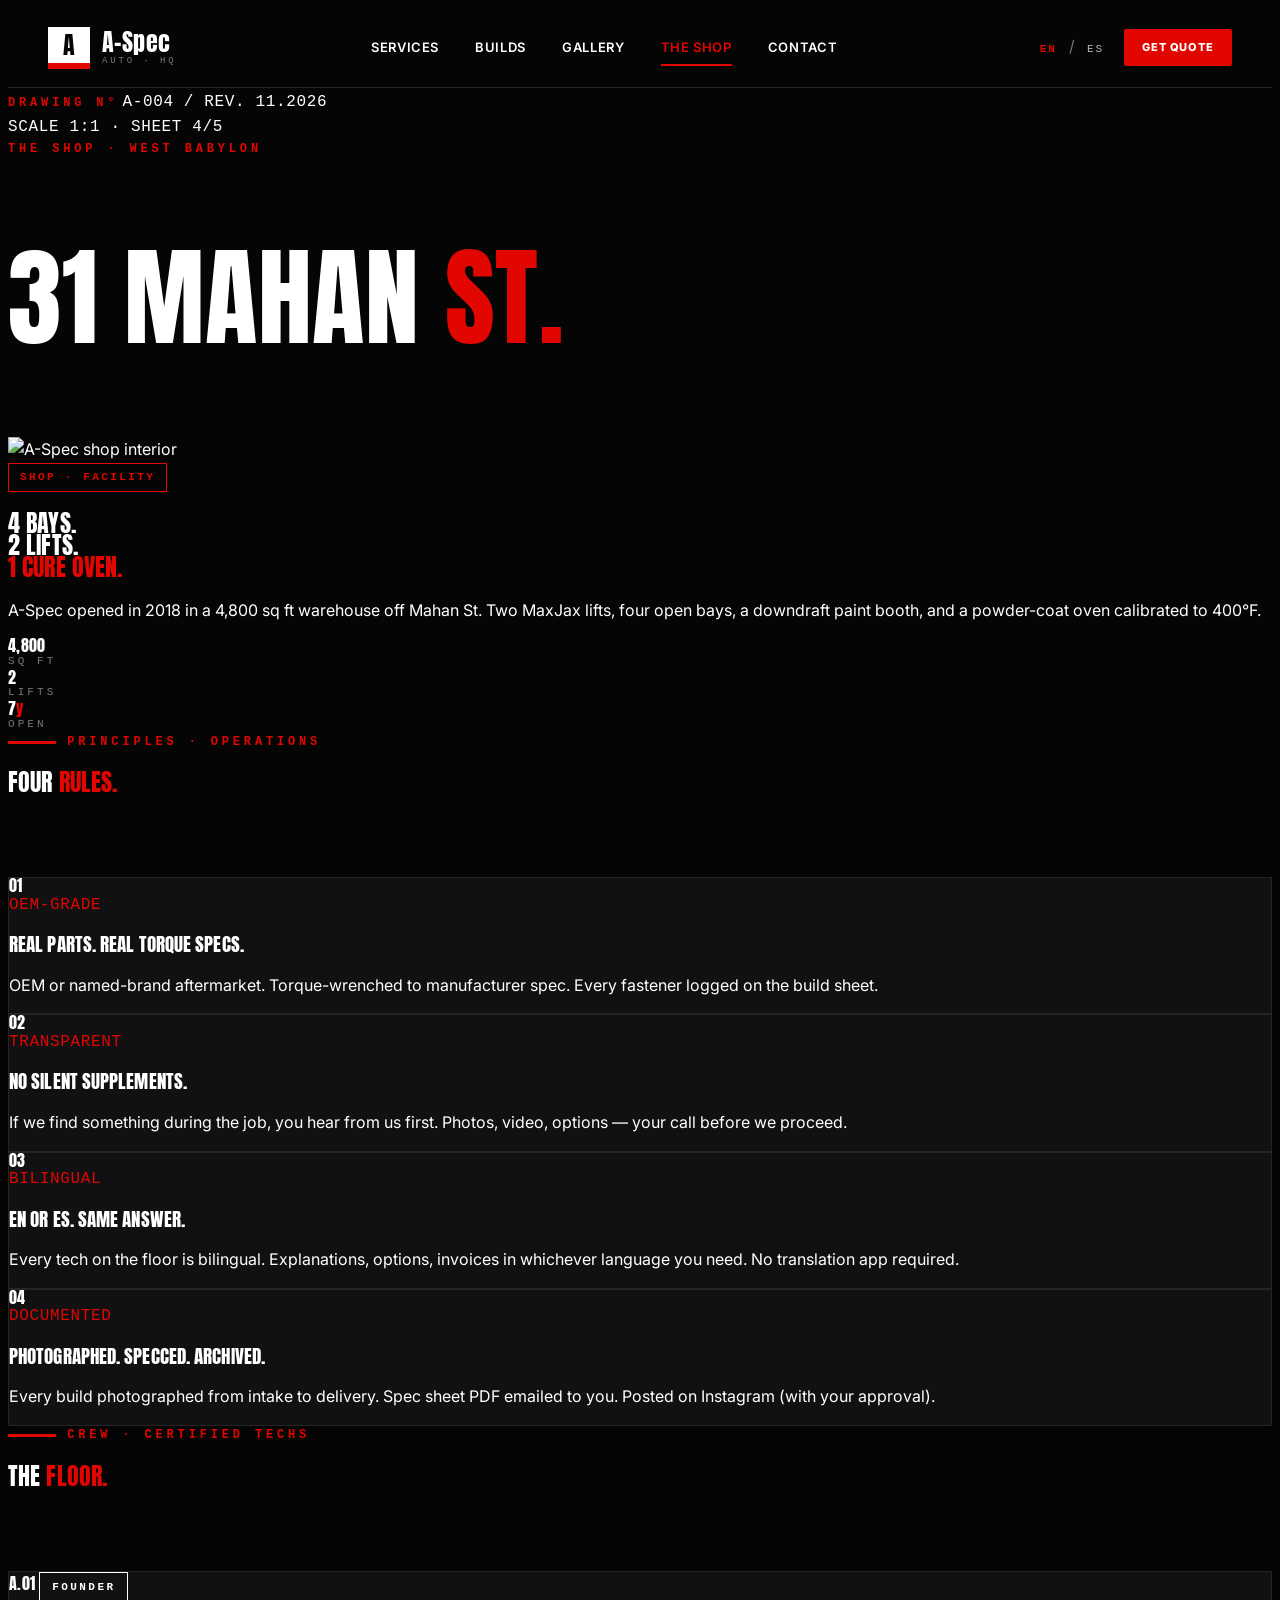
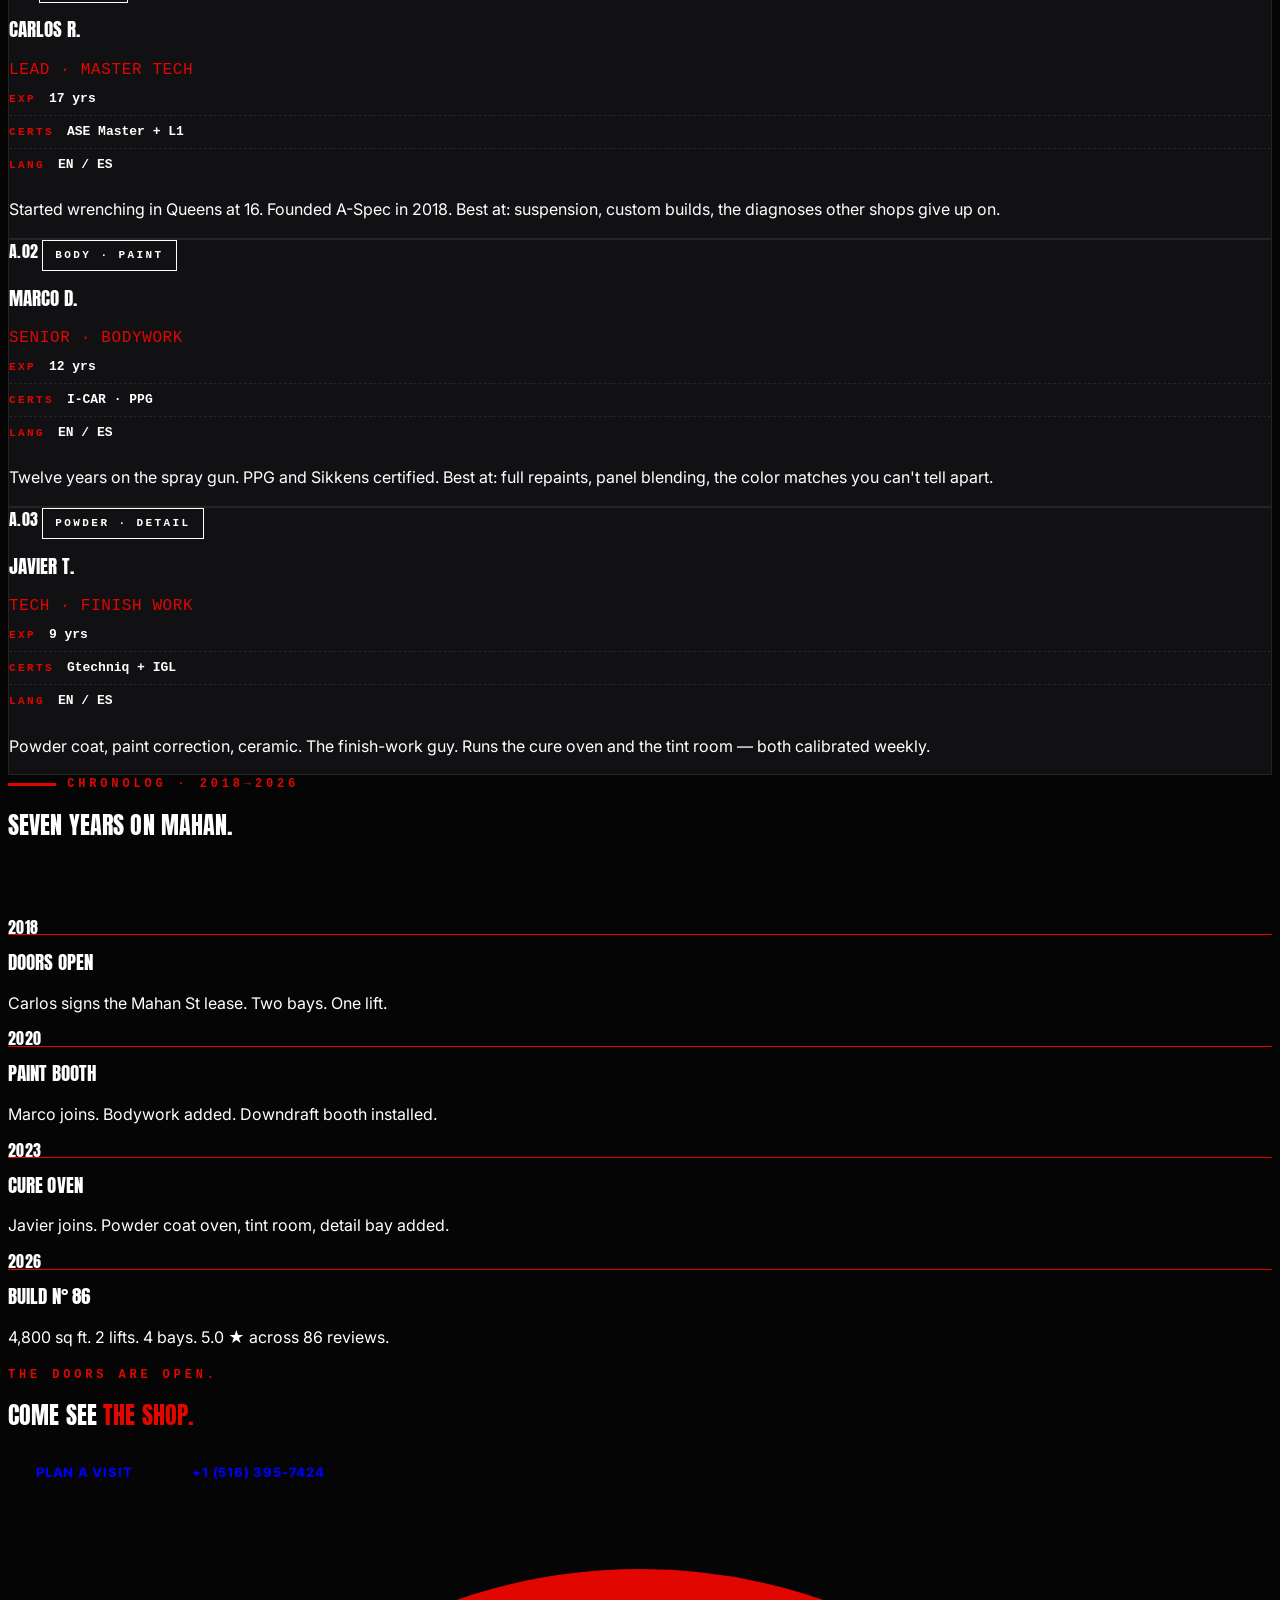
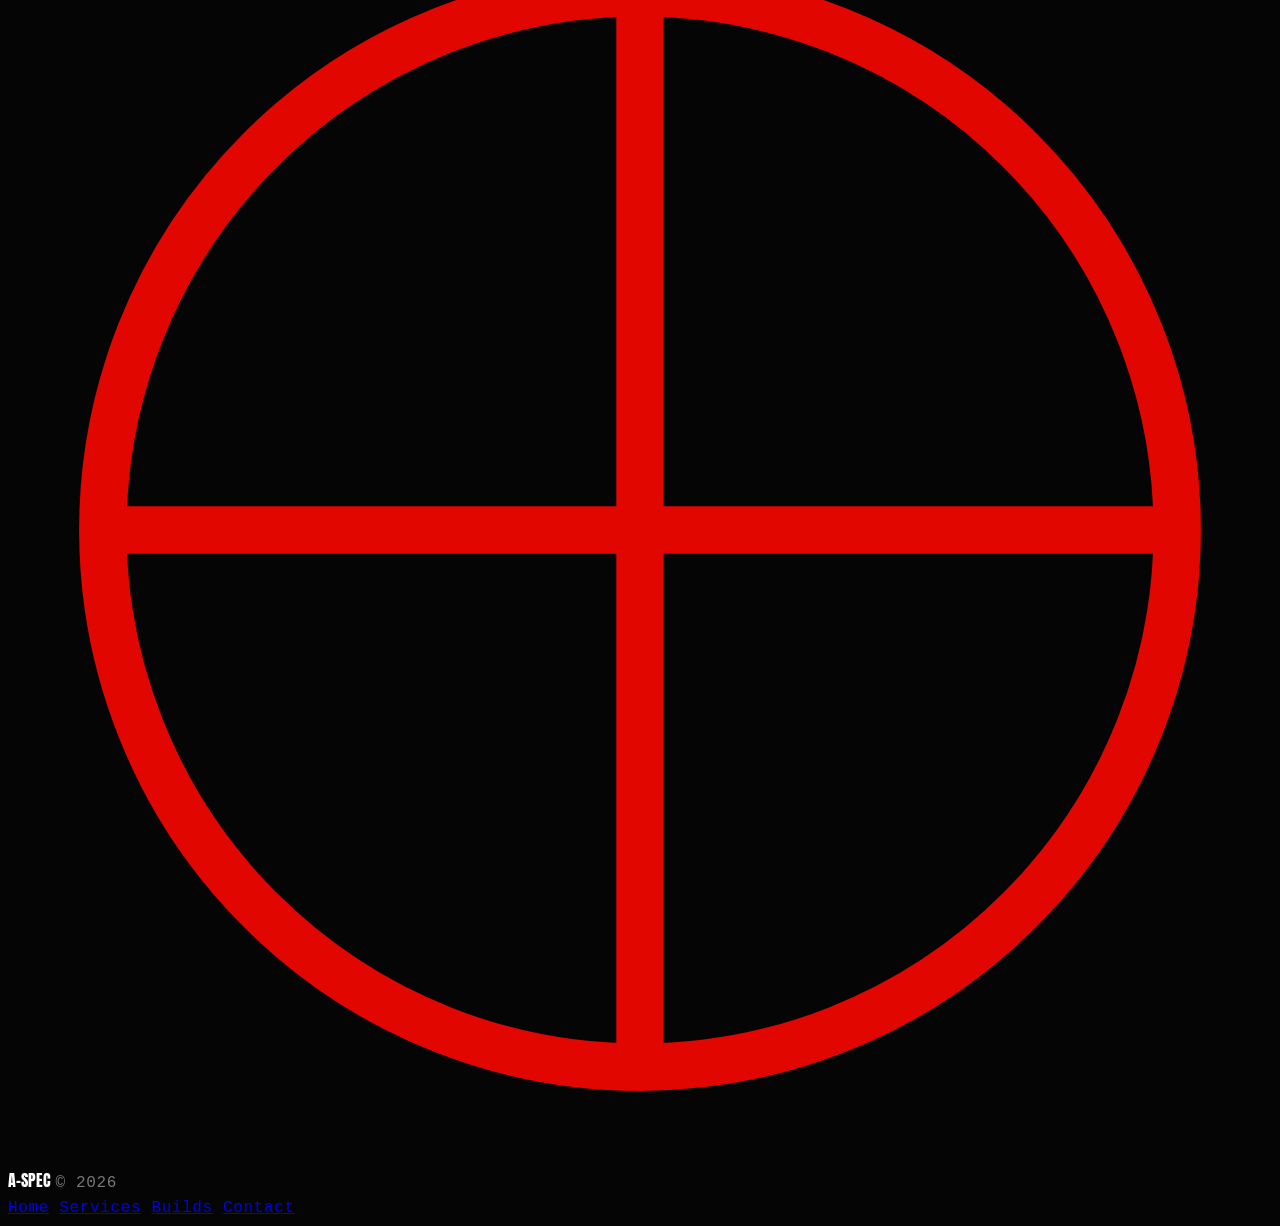
==== commit f30d48c0: "Redesign: premium performance garage — exact brief palette (#050505/#E10600/#FFF), Bebas+Oswald+Inte" ====
--- a/about.html
+++ b/about.html
@@ -18,67 +18,47 @@
 
 <div class="scroll-progress"></div>
 
-<div class="hidden md:block border-b border-[var(--line-2)] relative z-10 bg-black">
-  <div class="max-w-[1500px] mx-auto px-8 py-2 flex items-center justify-between mono text-[.64rem] tracking-[.22em] uppercase">
-    <div class="flex items-center gap-7 text-[var(--paper-3)]">
-      <span class="flex items-center gap-2"><span class="dot dot-live"></span><span style="color:#22c55e;font-weight:800" data-en="OPEN · BAY 1–4" data-es="ABIERTO · BAY 1–4">OPEN · BAY 1–4</span></span>
-      <span class="hidden lg:inline">31 MAHAN ST · WEST BABYLON · NY 11704</span>
-      <span class="hidden lg:inline text-red" style="font-weight:800;">★ BILINGÜE · EN/ES ★</span>
-    </div>
-    <div class="flex items-center gap-6 text-[var(--paper-3)]">
-      <a href="tel:+15163957424" class="hover:text-red transition-colors font-bold">+1 (516) 395-7424</a>
-      <div class="lang-toggle flex items-center gap-1">
-        <button data-lang="en" class="px-2 py-1 hover:text-red transition-colors">EN</button><span>/</span><button data-lang="es" class="px-2 py-1 hover:text-red transition-colors">ES</button>
-      </div>
-    </div>
-  </div>
+<header class="site-header">
+  <div class="inner">
+    <a href="index.html" class="logo">
+      <span class="logo-mark"><span>A</span></span>
+      <span class="logo-text">
+        <span class="l1">A-Spec</span>
+        <span class="l2">AUTO · HQ</span>
+      </span>
+    </a>
+    <nav class="nav-center" aria-label="Primary">
+      <a href="services.html" class="nav-link">Services</a>
+      <a href="builds.html" class="nav-link">Builds</a>
+      <a href="builds.html" class="nav-link">Gallery</a>
+      <a href="about.html" class="nav-link active">The Shop</a>
+      <a href="contact.html" class="nav-link">Contact</a>
+    </nav>
+    <div class="nav-right">
+      <div class="lang-toggle hidden md:flex items-center gap-1">
+        <button data-lang="en" class="active">EN</button>
+        <span class="text-faint">/</span>
+        <button data-lang="es">ES</button>
+      </div>
+      <a href="#" data-open-quote class="btn btn-red btn-sm hidden md:inline-flex">Get Quote</a>
+      <button id="menuBtn" class="menu-btn" aria-label="Menu">
+        <svg width="22" height="22" viewBox="0 0 24 24" fill="none" stroke="currentColor" stroke-width="2"><line x1="3" y1="6" x2="21" y2="6"/><line x1="3" y1="12" x2="21" y2="12"/><line x1="3" y1="18" x2="21" y2="18"/></svg>
+      </button>
+    </div>
+  </div>
+  <div id="menuPanel" class="menu-panel">
+    <a href="services.html" class="nav-link">Services</a>
+    <a href="builds.html" class="nav-link">Builds</a>
+    <a href="builds.html" class="nav-link">Gallery</a>
+    <a href="about.html" class="nav-link active">The Shop</a>
+    <a href="contact.html" class="nav-link">Contact</a>
+    <a href="#" data-open-quote class="btn btn-red btn-sm" style="align-self:flex-start">Get Quote</a>
+  </div>
+</header>
 </div>
 </div>
 
-<nav class="sticky top-0 z-40 backdrop-blur-xl bg-black/85 border-b-2 border-[var(--paper)]">
-  <div class="max-w-[1500px] mx-auto px-6 md:px-10 py-4 flex items-center justify-between">
-    <a href="index.html" class="flex items-center gap-3 group">
-      <svg viewBox="0 0 56 56" class="w-12 h-12">
-        <rect width="56" height="56" fill="#000"/>
-        <g transform="translate(8 8)">
-          <rect x="0" y="0" width="8" height="8" fill="#fff"/>
-          <rect x="16" y="0" width="8" height="8" fill="#fff"/>
-          <rect x="32" y="0" width="8" height="8" fill="#fff"/>
-          <rect x="8" y="8" width="8" height="8" fill="#fff"/>
-          <rect x="24" y="8" width="8" height="8" fill="#fff"/>
-          <rect x="0" y="16" width="8" height="8" fill="#fff"/>
-          <rect x="16" y="16" width="8" height="8" fill="#fff"/>
-          <rect x="32" y="16" width="8" height="8" fill="#fff"/>
-          <rect x="8" y="24" width="8" height="8" fill="#fff"/>
-          <rect x="24" y="24" width="8" height="8" fill="#fff"/>
-        </g>
-        <rect x="0" y="48" width="56" height="8" fill="#e10600"/>
-      </svg>
-      <div>
-        <div class="display text-2xl md:text-3xl tracking-tight">A-Spec</div>
-        <div class="tech text-[.55rem] tracking-[.32em] uppercase text-red" style="font-weight:800">AUTO · HQ ★ NY</div>
-      </div>
-    </a>
-    <div class="hidden md:flex items-center gap-9">
-      <a href="index.html" class="nav-link" data-en="Home" data-es="Inicio">Home</a>
-      <a href="services.html" class="nav-link" data-en="Services" data-es="Servicios">Services</a>
-      <a href="builds.html" class="nav-link" data-en="Builds" data-es="Builds">Builds</a>
-      <a href="about.html" class="nav-link active" data-en="The Shop" data-es="El Shop">The Shop</a>
-      <a href="contact.html" class="nav-link" data-en="Contact" data-es="Contacto">Contact</a>
-    </div>
-    <div class="flex items-center gap-3">
-      <a href="#" data-open-quote data-magnet class="hidden md:inline-flex btn btn-red !py-3 !px-5 !text-[.66rem]" data-en="Get Quote" data-es="Cotización">Get Quote</a>
-      <button id="menuBtn" class="md:hidden p-2 text-[var(--paper)]"><svg width="24" height="24" viewBox="0 0 24 24" fill="none" stroke="currentColor" stroke-width="2"><line x1="3" y1="7" x2="21" y2="7"/><line x1="3" y1="12" x2="21" y2="12"/><line x1="3" y1="17" x2="21" y2="17"/></svg></button>
-    </div>
-  </div>
-  <div id="menuPanel" class="hidden md:hidden border-t-2 border-[var(--paper)] px-6 py-5 flex flex-col gap-4">
-    <a href="index.html" class="nav-link" data-en="Home" data-es="Inicio">Home</a>
-    <a href="services.html" class="nav-link" data-en="Services" data-es="Servicios">Services</a>
-    <a href="builds.html" class="nav-link" data-en="Builds" data-es="Builds">Builds</a>
-    <a href="about.html" class="nav-link active" data-en="The Shop" data-es="El Shop">The Shop</a>
-    <a href="contact.html" class="nav-link" data-en="Contact" data-es="Contacto">Contact</a>
-  </div>
-</nav>
+
 
 <!-- HEADER -->
 <section class="pt-12 md:pt-16 pb-10 relative z-10">
--- a/assets/styles.css
+++ b/assets/styles.css
@@ -1,290 +1,383 @@
-/* A-Spec Auto HQ — Racing Poster · Black/Red/White · Patterns + Illustration */
+/* A-Spec Auto HQ — Premium Performance Garage
+   Palette rule: 80% black, 15% white/gray, 5% red */
 :root{
-  --bg:#000000;
-  --bg-1:#0a0a0a;
-  --bg-2:#141414;
-  --bg-3:#1c1c1c;
-  --bg-card:#0d0d0d;
-  --paper:#ffffff;
-  --paper-2:#e5e5e5;
-  --paper-3:#888888;
-  --paper-4:#4a4a4a;
-  --ink:#000;
-  --line:rgba(255,255,255,.06);
-  --line-2:rgba(255,255,255,.16);
-  --line-3:rgba(255,255,255,.32);
-
-  --red:#e10600;
-  --red-l:#ff1a1a;
-  --red-d:#990000;
-  --red-deep:#5a0000;
-  --red-glow:rgba(225,6,0,.45);
-
-  /* legacy aliases (kept so nothing breaks) */
+  --bg:#050505;
+  --bg-2:#0B0B0D;
+  --bg-card:#111114;
+  --bg-hover:#151517;
+  --border:#252525;
+  --border-2:#303030;
+  --red:#E10600;
+  --red-h:#A80000;
+  --paper:#FFFFFF;
+  --paper-2:#B8B8B8;
+  --paper-3:#777777;
+
+  /* legacy aliases (so old class names don't break) */
   --text:var(--paper);
   --text-2:var(--paper-2);
   --text-3:var(--paper-3);
+  --line:var(--border);
+  --line-2:var(--border-2);
+  --line-3:#3a3a3a;
   --accent:var(--red);
-  --accent-glow:var(--red-glow);
   --orange:var(--red);
-  --orange-light:var(--red-l);
-  --orange-glow:var(--red-glow);
+  --orange-light:var(--red);
+  --orange-glow:rgba(225,6,0,.45);
+  --accent-glow:rgba(225,6,0,.45);
+  --red-glow:rgba(225,6,0,.45);
   --magenta:var(--paper);
-  --magenta-light:var(--paper-2);
-  --magenta-glow:rgba(255,255,255,.18);
-  --chrome:var(--paper);
+  --magenta-glow:rgba(255,255,255,.15);
+  --cyan:var(--red);
+  --cyan-glow:rgba(225,6,0,.45);
   --green:#22c55e;
-  --grad:linear-gradient(135deg,var(--red) 0%,var(--red-l) 100%);
-  --grad-rev:linear-gradient(135deg,var(--red-l) 0%,var(--red) 100%);
-  --line-blue:var(--line-2);
-  --cyan:var(--red);
-  --cyan-glow:var(--red-glow);
   --yellow:var(--paper);
+  --bg-1:var(--bg-2);
+  --bg-3:var(--bg-card);
+  --paper-4:#3a3a3a;
+  --ink:var(--bg);
+  --line-blue:var(--border);
 }
 *{box-sizing:border-box}
 html{scroll-behavior:smooth;background:var(--bg);}
-body{font-family:'Inter','Space Grotesk',sans-serif;background:var(--bg);color:var(--paper);overflow-x:hidden;font-weight:400;-webkit-font-smoothing:antialiased;letter-spacing:-.005em;}
-
-/* === PATTERNS === */
-/* Cross-hatch (subtle background texture) */
-.pat-hatch{background-image:
-  repeating-linear-gradient(45deg,transparent 0,transparent 6px,rgba(255,255,255,.025) 6px,rgba(255,255,255,.025) 7px),
-  repeating-linear-gradient(-45deg,transparent 0,transparent 6px,rgba(255,255,255,.025) 6px,rgba(255,255,255,.025) 7px);}
-
-/* Halftone dots */
-.pat-dots{background-image:radial-gradient(circle at 1px 1px,rgba(255,255,255,.10) 1px,transparent 1px);background-size:14px 14px;}
-.pat-dots-red{background-image:radial-gradient(circle at 1px 1px,rgba(225,6,0,.35) 1px,transparent 1px);background-size:12px 12px;}
-
-/* Diagonal racing stripes */
-.pat-stripes{background-image:repeating-linear-gradient(135deg,transparent 0,transparent 14px,rgba(225,6,0,.18) 14px,rgba(225,6,0,.18) 18px);}
-
-/* Checker flag */
-.pat-checker{background-image:
-  linear-gradient(45deg,#fff 25%,transparent 25%),
-  linear-gradient(-45deg,#fff 25%,transparent 25%),
-  linear-gradient(45deg,transparent 75%,#fff 75%),
-  linear-gradient(-45deg,transparent 75%,#fff 75%);
-  background-size:24px 24px;
-  background-position:0 0,0 12px,12px -12px,-12px 0;
-  background-color:#000;}
-
-/* Caution stripes (warning) */
-.pat-caution{background-image:repeating-linear-gradient(135deg,#e10600 0,#e10600 16px,#000 16px,#000 32px);}
-
-/* Grid (faint) */
-.pat-grid{background-image:
-  linear-gradient(rgba(255,255,255,.04) 1px,transparent 1px),
-  linear-gradient(90deg,rgba(255,255,255,.04) 1px,transparent 1px);
-  background-size:48px 48px;}
-
-/* Body ambient red glow */
-body::before{content:'';position:fixed;inset:0;pointer-events:none;z-index:0;
-  background:
-    radial-gradient(ellipse 60% 40% at 50% 0%,rgba(225,6,0,.10),transparent 60%),
-    radial-gradient(ellipse 50% 40% at 90% 100%,rgba(225,6,0,.06),transparent 60%);}
-
-/* Typography */
-.display{font-family:'Bebas Neue','Anton','Barlow Condensed',sans-serif;font-weight:400;letter-spacing:.005em;line-height:.88;text-transform:uppercase;}
-.heavy{font-family:'Anton','Bebas Neue','Barlow Condensed',sans-serif;font-weight:400;letter-spacing:-.005em;line-height:.9;text-transform:uppercase;}
-.display-italic{font-family:'Bebas Neue','Anton',sans-serif;font-weight:400;letter-spacing:.005em;line-height:.88;text-transform:uppercase;font-style:italic;transform:skewX(-8deg);display:inline-block;}
-.mono{font-family:'JetBrains Mono','Space Mono',monospace;}
-.tech{font-family:'JetBrains Mono',monospace;font-weight:500;letter-spacing:.04em;}
-.eyebrow{font-family:'JetBrains Mono',monospace;font-size:.66rem;letter-spacing:.32em;text-transform:uppercase;font-weight:700;color:var(--red);}
-.label{font-family:'JetBrains Mono',monospace;font-size:.62rem;letter-spacing:.28em;text-transform:uppercase;color:var(--paper-3);font-weight:500;}
+body{font-family:'Inter','Manrope',system-ui,sans-serif;background:var(--bg);color:var(--paper);overflow-x:hidden;font-weight:400;-webkit-font-smoothing:antialiased;letter-spacing:0;line-height:1.55;}
+
+/* ============== TEXTURES & PATTERNS ============== */
+/* Subtle carbon fiber (very subtle, 80% rule respected) */
+.carbon{background-color:var(--bg);background-image:
+  linear-gradient(45deg,rgba(255,255,255,.012) 25%,transparent 25%,transparent 75%,rgba(255,255,255,.012) 75%),
+  linear-gradient(45deg,rgba(255,255,255,.012) 25%,transparent 25%,transparent 75%,rgba(255,255,255,.012) 75%);
+  background-size:4px 4px;background-position:0 0,2px 2px;}
+
+/* Diagonal red stripes (thin, used sparingly) */
+.diag-red{background-image:repeating-linear-gradient(135deg,transparent 0,transparent 18px,rgba(225,6,0,.22) 18px,rgba(225,6,0,.22) 19px);}
+
+/* Brushed metal (very subtle horizontal lines) */
+.brushed{background-color:var(--bg-card);background-image:repeating-linear-gradient(90deg,rgba(255,255,255,.015) 0,rgba(255,255,255,.015) 1px,transparent 1px,transparent 3px);}
+
+/* ============== TYPOGRAPHY ============== */
+.display{font-family:'Bebas Neue','Oswald','Anton',sans-serif;font-weight:400;letter-spacing:.005em;line-height:.95;text-transform:uppercase;}
+.h-heavy{font-family:'Anton','Bebas Neue',sans-serif;font-weight:400;letter-spacing:0;line-height:.92;text-transform:uppercase;}
+.h-cond{font-family:'Oswald','Bebas Neue',sans-serif;font-weight:600;text-transform:uppercase;letter-spacing:.02em;}
+.mono{font-family:'Roboto Mono','Space Mono','JetBrains Mono',monospace;}
+.tech{font-family:'Roboto Mono','Space Mono',monospace;font-weight:500;letter-spacing:.04em;}
+
+.eyebrow{font-family:'Roboto Mono','Space Mono',monospace;font-size:12px;letter-spacing:.32em;text-transform:uppercase;color:var(--red);font-weight:600;}
+.label{font-family:'Roboto Mono','Space Mono',monospace;font-size:11px;letter-spacing:.28em;text-transform:uppercase;color:var(--paper-3);font-weight:500;}
 ::selection{background:var(--red);color:#fff;}
 
-/* Color helpers */
-.text-red{color:var(--red);}
-.text-paper{color:var(--paper);}
-.text-mute{color:var(--paper-3);}
-
-/* Outline numerals (poster style) */
+/* Outline display */
 .outline-text{color:transparent;-webkit-text-stroke:1.5px var(--paper);}
 .outline-text-red{color:transparent;-webkit-text-stroke:1.5px var(--red);}
-.outline-text-thick{color:transparent;-webkit-text-stroke:3px var(--paper);}
-
-/* Underline mark — racing badge */
-.badge{display:inline-flex;align-items:center;gap:.5rem;padding:.5rem 1rem;background:var(--red);color:#fff;font-family:'JetBrains Mono',monospace;font-size:.66rem;letter-spacing:.24em;text-transform:uppercase;font-weight:800;clip-path:polygon(8% 0,100% 0,92% 100%,0 100%);}
-.badge-ghost{background:transparent;color:var(--paper);border:1px solid var(--paper);clip-path:none;}
-.badge-outline{background:transparent;color:var(--red);border:2px solid var(--red);clip-path:none;}
-
-/* Buttons */
-.btn{display:inline-flex;align-items:center;justify-content:center;gap:.65rem;padding:1.05rem 1.9rem;font-family:'JetBrains Mono',monospace;font-size:.72rem;letter-spacing:.22em;text-transform:uppercase;font-weight:800;transition:all .35s cubic-bezier(.16,1,.3,1);cursor:pointer;border:0;position:relative;overflow:hidden;border-radius:0;}
-.btn span,.btn svg{position:relative;z-index:2;}
+.outline-text-mute{color:transparent;-webkit-text-stroke:1.5px rgba(255,255,255,.10);}
+
+.text-red{color:var(--red);}
+.text-mute{color:var(--paper-2);}
+.text-faint{color:var(--paper-3);}
+
+/* ============== HEADER NAV ============== */
+.site-header{position:sticky;top:0;z-index:50;background:var(--bg);border-bottom:1px solid var(--border);height:80px;display:flex;align-items:center;}
+.site-header .inner{width:100%;max-width:1500px;margin:0 auto;padding:0 24px;display:flex;align-items:center;justify-content:space-between;gap:24px;}
+@media(min-width:768px){.site-header .inner{padding:0 40px;}}
+
+.logo{display:flex;align-items:center;gap:12px;text-decoration:none;color:var(--paper);}
+.logo-mark{width:42px;height:42px;background:var(--paper);position:relative;display:grid;place-items:center;}
+.logo-mark::before{content:'';position:absolute;left:0;right:0;bottom:0;height:6px;background:var(--red);}
+.logo-mark span{font-family:'Bebas Neue','Anton',sans-serif;font-size:24px;color:var(--bg);line-height:1;padding-bottom:6px;}
+.logo-text{display:flex;flex-direction:column;line-height:1;}
+.logo-text .l1{font-family:'Bebas Neue','Anton',sans-serif;font-size:24px;letter-spacing:.02em;}
+.logo-text .l2{font-family:'Roboto Mono',monospace;font-size:9px;letter-spacing:.32em;color:var(--paper-3);margin-top:3px;}
+
+.nav-center{display:none;align-items:center;gap:36px;}
+@media(min-width:900px){.nav-center{display:flex;}}
+.nav-link{font-family:'Inter','Manrope',sans-serif;font-size:13px;font-weight:600;letter-spacing:.05em;text-transform:uppercase;color:var(--paper);text-decoration:none;position:relative;padding:8px 0;transition:color .2s;}
+.nav-link::after{content:'';position:absolute;left:0;right:0;bottom:0;height:2px;background:var(--red);transform:scaleX(0);transform-origin:right;transition:transform .35s cubic-bezier(.16,1,.3,1);}
+.nav-link:hover::after,.nav-link.active::after{transform:scaleX(1);transform-origin:left;}
+.nav-link.active{color:var(--red);}
+.nav-right{display:flex;align-items:center;gap:12px;}
+
+.menu-btn{display:grid;place-items:center;width:42px;height:42px;background:transparent;border:1px solid var(--border);color:var(--paper);cursor:pointer;}
+@media(min-width:900px){.menu-btn{display:none;}}
+
+.menu-panel{position:absolute;top:80px;left:0;right:0;background:var(--bg);border-bottom:1px solid var(--border);padding:20px 24px;display:none;flex-direction:column;gap:18px;}
+.menu-panel.open{display:flex;}
+.menu-panel .nav-link{font-size:18px;}
+
+/* ============== BUTTONS ============== */
+.btn{display:inline-flex;align-items:center;justify-content:center;gap:.6rem;padding:16px 28px;font-family:'Inter','Manrope',sans-serif;font-size:13px;letter-spacing:.06em;text-transform:uppercase;font-weight:800;transition:background .25s,color .25s,border-color .25s,transform .25s;cursor:pointer;border:0;border-radius:2px;text-decoration:none;}
 .btn-red{background:var(--red);color:#fff;}
-.btn-red::before{content:'';position:absolute;inset:0;background:#000;transform:translateX(-101%);transition:transform .45s cubic-bezier(.16,1,.3,1);z-index:1;}
-.btn-red:hover::before{transform:translateX(0);}
-.btn-red:hover{box-shadow:8px 8px 0 0 var(--red);transform:translate(-4px,-4px);}
-.btn-line{background:transparent;color:var(--paper);border:2px solid var(--paper);}
-.btn-line::before{content:'';position:absolute;inset:0;background:var(--paper);transform:translateY(101%);transition:transform .4s cubic-bezier(.16,1,.3,1);z-index:1;}
-.btn-line:hover::before{transform:translateY(0);}
-.btn-line:hover{color:#000;}
-.btn-paper{background:var(--paper);color:#000;}
+.btn-red:hover{background:var(--red-h);transform:translateY(-1px);}
+.btn-line{background:transparent;color:var(--paper);border:1px solid var(--paper);}
+.btn-line:hover{background:var(--paper);color:var(--bg);}
+.btn-paper{background:var(--paper);color:var(--bg);}
 .btn-paper:hover{background:var(--red);color:#fff;}
-
-/* Nav */
-.nav-link{font-family:'JetBrains Mono',monospace;font-size:.7rem;letter-spacing:.24em;text-transform:uppercase;color:var(--paper-2);font-weight:700;transition:color .25s;text-decoration:none;position:relative;padding:.3rem 0;}
-.nav-link::before{content:'';position:absolute;left:0;bottom:-3px;height:2px;width:100%;background:var(--red);transform:scaleX(0);transform-origin:right;transition:transform .35s cubic-bezier(.16,1,.3,1);}
-.nav-link:hover{color:var(--paper);}
-.nav-link:hover::before,.nav-link.active::before{transform:scaleX(1);transform-origin:left;}
-.nav-link.active{color:var(--red);}
-
-/* Cards (poster panels) */
-.card{background:var(--bg-card);border:1px solid var(--line-2);transition:border-color .4s,transform .4s,box-shadow .4s;position:relative;}
-.card-poster{background:var(--bg-1);border:1px solid var(--paper);transition:transform .35s,box-shadow .35s;position:relative;}
-.card-poster:hover{transform:translate(-4px,-4px);box-shadow:8px 8px 0 0 var(--red);}
-.card:hover{transform:translate(-3px,-3px);box-shadow:6px 6px 0 0 var(--red);border-color:var(--paper);}
-
-/* Spec rows */
-.spec{font-family:'JetBrains Mono',monospace;font-size:.72rem;letter-spacing:.04em;display:flex;align-items:baseline;gap:.8rem;color:var(--paper-3);border-bottom:1px dashed rgba(255,255,255,.10);padding-bottom:.55rem;}
-.spec:last-child{border-bottom:0;padding-bottom:0;}
-.spec .k{color:var(--red);letter-spacing:.22em;text-transform:uppercase;font-size:.62rem;font-weight:800;}
-.spec .v{color:var(--paper);font-weight:700;}
-
-/* Stamps */
-.stamp{display:inline-flex;align-items:center;gap:.5rem;padding:.4rem 1rem;border:2px solid var(--paper);color:var(--paper);font-family:'JetBrains Mono',monospace;font-size:.62rem;letter-spacing:.24em;text-transform:uppercase;font-weight:800;background:transparent;}
-.stamp-red{border-color:var(--red);color:var(--red);background:rgba(225,6,0,.06);}
-.stamp-solid{background:var(--paper);color:#000;border-color:var(--paper);}
-.stamp-solid-red{background:var(--red);color:#fff;border-color:var(--red);}
-
-/* Decorative ticker (alternating red/black/white blocks) */
-.tick-strip{height:8px;background:repeating-linear-gradient(90deg,#fff 0,#fff 14px,#e10600 14px,#e10600 28px,#000 28px,#000 42px);}
-
-/* Schematic divider */
-.schem-line{height:1px;background:var(--paper);position:relative;}
-.schem-line::before,.schem-line::after{content:'';position:absolute;top:50%;transform:translateY(-50%);width:8px;height:8px;background:var(--red);}
-.schem-line::before{left:0;}
-.schem-line::after{right:0;}
-.schem-line-red{height:2px;background:var(--red);position:relative;}
-
-/* Big dyno numeral */
-.dyno{font-family:'Anton',sans-serif;font-weight:400;letter-spacing:-.04em;line-height:.85;color:var(--paper);}
-.dyno-red{color:var(--red);}
-
-/* Hero photo */
-.hero-img{filter:contrast(1.15) saturate(.8) brightness(.5);}
-
-/* Marquee */
-.marquee{display:flex;animation:scroll 36s linear infinite;}
-.marquee:hover{animation-play-state:paused;}
-@keyframes scroll{from{transform:translateX(0)}to{transform:translateX(-50%)}}
-
-/* Service rows */
-.svc-row{display:grid;grid-template-columns:90px 1fr auto;align-items:center;gap:2rem;padding:1.6rem 0;border-bottom:1px solid var(--line);transition:padding .4s cubic-bezier(.16,1,.3,1),background .25s;position:relative;}
-.svc-row::after{content:'';position:absolute;bottom:-1px;left:0;right:0;height:1px;background:var(--red);transform:scaleX(0);transform-origin:right;transition:transform .45s cubic-bezier(.16,1,.3,1);}
-.svc-row:hover::after{transform:scaleX(1);transform-origin:left;}
-.svc-row:hover{padding-left:1.5rem;}
-.svc-row .num{font-family:'JetBrains Mono',monospace;font-size:.72rem;letter-spacing:.22em;color:var(--red);font-weight:800;}
-.svc-row .arrow{color:var(--paper-3);transition:color .3s,transform .3s;font-family:'JetBrains Mono',monospace;font-size:.7rem;font-weight:800;}
-.svc-row:hover .arrow{color:var(--red);transform:translateX(8px);}
-
-/* Reveal */
+.btn-sm{padding:10px 18px;font-size:11px;letter-spacing:.08em;}
+
+/* ============== HERO ============== */
+.hero{position:relative;min-height:780px;background:var(--bg);overflow:hidden;display:flex;align-items:center;}
+@media(min-width:1024px){.hero{min-height:88vh;}}
+.hero-bg{position:absolute;inset:0;}
+.hero-bg img{width:100%;height:100%;object-fit:cover;object-position:center;filter:contrast(1.15) saturate(.85) brightness(.55) grayscale(.45);}
+.hero-overlay{position:absolute;inset:0;background:
+  linear-gradient(90deg,rgba(5,5,5,.95) 0%,rgba(5,5,5,.78) 45%,rgba(5,5,5,.55) 100%),
+  radial-gradient(ellipse at 80% 50%,rgba(225,6,0,.18),transparent 55%);}
+.hero-content{position:relative;z-index:2;max-width:1500px;margin:0 auto;padding:60px 24px;width:100%;display:grid;grid-template-columns:1fr;gap:40px;}
+@media(min-width:768px){.hero-content{padding:80px 40px;}}
+@media(min-width:1024px){.hero-content{grid-template-columns:8fr 4fr;align-items:end;}}
+
+.hero-bar{position:relative;padding-left:24px;}
+.hero-bar::before{content:'';position:absolute;left:0;top:6px;bottom:6px;width:4px;background:var(--red);}
+.hero-tag{display:inline-flex;align-items:center;gap:10px;font-family:'Roboto Mono',monospace;font-size:11px;letter-spacing:.32em;text-transform:uppercase;color:var(--paper-2);margin-bottom:24px;font-weight:600;}
+.hero-tag::before{content:'';display:block;width:32px;height:1px;background:var(--red);}
+.hero-title{font-family:'Bebas Neue','Anton',sans-serif;font-weight:400;font-size:clamp(56px,min(11vw,12vh),140px);line-height:.92;text-transform:uppercase;letter-spacing:.005em;}
+.hero-sub{font-family:'Inter','Manrope',sans-serif;font-size:16px;line-height:1.65;color:var(--paper-2);max-width:520px;margin-top:28px;font-weight:400;}
+@media(min-width:768px){.hero-sub{font-size:18px;}}
+.hero-cta{display:flex;flex-wrap:wrap;gap:14px;margin-top:36px;}
+
+.hero-side{display:none;}
+@media(min-width:1024px){.hero-side{display:flex;flex-direction:column;gap:14px;align-items:flex-start;}}
+.hero-spec{display:flex;flex-direction:column;gap:6px;padding:14px 16px;background:rgba(17,17,20,.78);border-left:2px solid var(--red);min-width:260px;backdrop-filter:blur(4px);}
+.hero-spec .k{font-family:'Roboto Mono',monospace;font-size:10px;letter-spacing:.28em;text-transform:uppercase;color:var(--paper-3);font-weight:600;}
+.hero-spec .v{font-family:'Bebas Neue','Oswald',sans-serif;font-size:24px;letter-spacing:.02em;color:var(--paper);}
+
+/* ============== TRUST BAR ============== */
+.trust-bar{background:var(--bg-2);border-top:1px solid var(--border);border-bottom:1px solid var(--border);padding:28px 0;}
+.trust-bar .row{max-width:1500px;margin:0 auto;padding:0 24px;display:grid;grid-template-columns:repeat(2,1fr);gap:24px;align-items:center;}
+@media(min-width:768px){.trust-bar .row{padding:0 40px;grid-template-columns:repeat(4,1fr);}}
+.trust-item{display:flex;align-items:center;gap:14px;}
+.trust-item svg{flex-shrink:0;color:var(--red);}
+.trust-item .t{font-family:'Oswald','Bebas Neue',sans-serif;font-weight:600;font-size:14px;letter-spacing:.06em;text-transform:uppercase;color:var(--paper);line-height:1.1;}
+.trust-item .d{font-family:'Roboto Mono',monospace;font-size:10px;letter-spacing:.18em;text-transform:uppercase;color:var(--paper-3);margin-top:3px;}
+
+/* ============== SECTIONS — general ============== */
+.section{position:relative;padding:96px 0;}
+@media(min-width:768px){.section{padding:120px 0;}}
+.section .wrap{max-width:1500px;margin:0 auto;padding:0 24px;position:relative;}
+@media(min-width:768px){.section .wrap{padding:0 40px;}}
+.section-bgnum{position:absolute;font-family:'Bebas Neue','Anton',sans-serif;font-size:clamp(180px,30vw,420px);color:transparent;-webkit-text-stroke:1px rgba(255,255,255,.04);line-height:.78;letter-spacing:-.02em;pointer-events:none;user-select:none;right:-20px;top:-30px;}
+.section-head{display:flex;flex-direction:column;gap:14px;margin-bottom:48px;}
+@media(min-width:768px){.section-head{flex-direction:row;align-items:flex-end;justify-content:space-between;gap:24px;margin-bottom:64px;}}
+.section-title{font-family:'Bebas Neue','Anton',sans-serif;font-size:clamp(40px,7vw,72px);line-height:.92;text-transform:uppercase;letter-spacing:.005em;}
+.section-sub{font-family:'Inter',sans-serif;font-size:16px;color:var(--paper-2);max-width:540px;line-height:1.6;}
+.section-num{font-family:'Roboto Mono',monospace;font-size:12px;letter-spacing:.32em;text-transform:uppercase;color:var(--red);font-weight:700;}
+
+/* ============== SERVICE CARDS ============== */
+.svc-grid{display:grid;grid-template-columns:1fr;gap:20px;}
+@media(min-width:640px){.svc-grid{grid-template-columns:repeat(2,1fr);}}
+@media(min-width:1024px){.svc-grid{grid-template-columns:repeat(3,1fr);}}
+.svc-card{position:relative;background:var(--bg-card);border:1px solid var(--border);padding:32px;transition:border-color .35s,transform .35s,background .35s;text-decoration:none;color:inherit;display:block;}
+.svc-card:hover{border-color:var(--red);background:#131316;transform:translateY(-4px);}
+.svc-card .icon{width:48px;height:48px;display:grid;place-items:center;color:var(--red);margin-bottom:28px;}
+.svc-card .num{position:absolute;top:24px;right:32px;font-family:'Roboto Mono',monospace;font-size:11px;letter-spacing:.28em;color:var(--paper-3);font-weight:600;}
+.svc-card h3{font-family:'Oswald','Bebas Neue',sans-serif;font-weight:600;font-size:22px;line-height:1.15;letter-spacing:.04em;text-transform:uppercase;color:var(--paper);margin-bottom:14px;}
+.svc-card p{font-family:'Inter',sans-serif;font-size:14px;line-height:1.65;color:var(--paper-2);margin-bottom:28px;min-height:84px;}
+.svc-card .meta{display:flex;align-items:center;justify-content:space-between;padding-top:20px;border-top:1px solid var(--border);}
+.svc-card .price{font-family:'Bebas Neue','Oswald',sans-serif;font-size:24px;color:var(--paper);letter-spacing:.02em;}
+.svc-card .price span{font-family:'Roboto Mono',monospace;font-size:10px;letter-spacing:.22em;color:var(--paper-3);display:block;margin-bottom:2px;}
+.svc-card .view{font-family:'Roboto Mono',monospace;font-size:11px;letter-spacing:.18em;text-transform:uppercase;color:var(--paper);font-weight:600;position:relative;}
+.svc-card .view::after{content:' →';color:var(--red);transition:transform .25s;display:inline-block;}
+.svc-card:hover .view::after{transform:translateX(4px);}
+
+/* ============== FEATURED SERVICE ============== */
+.feature{background:var(--bg);}
+.feature-grid{display:grid;grid-template-columns:1fr;gap:32px;align-items:center;}
+@media(min-width:1024px){.feature-grid{grid-template-columns:1.1fr .9fr;gap:64px;}}
+.feature-img{position:relative;overflow:hidden;border:1px solid var(--border);}
+.feature-img img{width:100%;height:100%;object-fit:cover;aspect-ratio:4/3;filter:contrast(1.1) saturate(.9) brightness(.85);transition:transform 1.4s cubic-bezier(.16,1,.3,1),filter .6s;}
+.feature-img:hover img{transform:scale(1.04);filter:contrast(1.15) saturate(1) brightness(.95);}
+.feature-img .badge-pos{position:absolute;top:20px;left:20px;background:var(--red);color:#fff;padding:8px 14px;font-family:'Roboto Mono',monospace;font-size:11px;letter-spacing:.22em;text-transform:uppercase;font-weight:700;}
+.feature-img .num-pos{position:absolute;bottom:20px;right:20px;font-family:'Bebas Neue',sans-serif;font-size:96px;line-height:.85;color:transparent;-webkit-text-stroke:1.5px var(--paper);letter-spacing:-.02em;}
+.feature-list{list-style:none;padding:0;margin:24px 0;}
+.feature-list li{display:flex;gap:12px;padding:10px 0;border-bottom:1px dashed var(--border);font-family:'Inter',sans-serif;font-size:14px;color:var(--paper-2);}
+.feature-list li::before{content:'▸';color:var(--red);flex-shrink:0;font-weight:700;}
+
+/* ============== PRICE LIST ============== */
+.pricegroup{margin-bottom:48px;}
+.pricegroup-head{display:flex;align-items:baseline;justify-content:space-between;gap:24px;padding-bottom:16px;border-bottom:1px solid var(--border-2);margin-bottom:8px;}
+.pricegroup-head h3{font-family:'Bebas Neue','Oswald',sans-serif;font-size:32px;letter-spacing:.02em;text-transform:uppercase;color:var(--paper);}
+.pricegroup-head .grp-tag{font-family:'Roboto Mono',monospace;font-size:11px;letter-spacing:.28em;text-transform:uppercase;color:var(--red);font-weight:700;}
+.price-row{display:grid;grid-template-columns:60px 1fr auto;gap:20px;align-items:center;padding:18px 16px;border-bottom:1px solid var(--border);transition:background .2s,padding-left .25s;}
+.price-row:hover{background:var(--bg-hover);padding-left:24px;}
+.price-row .pnum{font-family:'Roboto Mono',monospace;font-size:11px;letter-spacing:.18em;color:var(--red);font-weight:700;}
+.price-row .ptitle{display:flex;flex-direction:column;}
+.price-row .ptitle .pt{font-family:'Oswald','Bebas Neue',sans-serif;font-weight:600;font-size:18px;color:var(--paper);letter-spacing:.02em;text-transform:uppercase;line-height:1.2;}
+.price-row .ptitle .pd{font-family:'Inter',sans-serif;font-size:13px;color:var(--paper-3);margin-top:4px;line-height:1.5;}
+.price-row .pprice{font-family:'Bebas Neue','Oswald',sans-serif;font-size:24px;color:var(--paper);letter-spacing:.02em;text-align:right;line-height:1;}
+.price-row .pprice span{font-family:'Roboto Mono',monospace;font-size:9px;letter-spacing:.22em;color:var(--paper-3);display:block;margin-bottom:2px;font-weight:600;}
+
+/* ============== BUILDS ============== */
+.builds-grid{display:grid;grid-template-columns:1fr;gap:20px;}
+@media(min-width:768px){.builds-grid{grid-template-columns:repeat(3,1fr);}}
+.build{position:relative;background:var(--bg-card);border:1px solid var(--border);overflow:hidden;transition:border-color .35s,transform .35s;text-decoration:none;color:inherit;}
+.build:hover{border-color:var(--red);transform:translateY(-4px);}
+.build-photo{position:relative;overflow:hidden;aspect-ratio:4/3;}
+.build-photo img{width:100%;height:100%;object-fit:cover;filter:grayscale(.6) contrast(1.15) brightness(.85);transition:transform .9s cubic-bezier(.16,1,.3,1),filter .5s;}
+.build:hover .build-photo img{transform:scale(1.06);filter:grayscale(0) contrast(1.15) brightness(.95);}
+.build-photo .b-tag{position:absolute;top:14px;left:14px;background:var(--red);color:#fff;padding:5px 10px;font-family:'Roboto Mono',monospace;font-size:10px;letter-spacing:.22em;text-transform:uppercase;font-weight:700;}
+.build-info{padding:22px 24px 24px;}
+.build-info .vehicle{font-family:'Bebas Neue','Oswald',sans-serif;font-size:24px;color:var(--paper);letter-spacing:.02em;text-transform:uppercase;line-height:1.1;}
+.build-info .work{font-family:'Roboto Mono',monospace;font-size:11px;letter-spacing:.18em;text-transform:uppercase;color:var(--paper-3);margin-top:8px;font-weight:500;}
+.build-info .work strong{color:var(--red);font-weight:700;}
+
+/* ============== BUNDLE CTA ============== */
+.bundle{position:relative;overflow:hidden;}
+.bundle-bg{position:absolute;inset:0;}
+.bundle-bg img{width:100%;height:100%;object-fit:cover;filter:contrast(1.15) saturate(.7) brightness(.4) grayscale(.45);}
+.bundle-bg::after{content:'';position:absolute;inset:0;background:
+  linear-gradient(90deg,rgba(5,5,5,.92) 0%,rgba(5,5,5,.65) 100%),
+  radial-gradient(ellipse at 75% 50%,rgba(225,6,0,.22),transparent 60%);}
+.bundle-content{position:relative;z-index:2;padding:96px 24px;max-width:1500px;margin:0 auto;}
+@media(min-width:768px){.bundle-content{padding:140px 40px;}}
+.bundle h2{font-family:'Bebas Neue','Anton',sans-serif;font-size:clamp(48px,9vw,112px);line-height:.92;text-transform:uppercase;letter-spacing:.005em;max-width:780px;}
+.bundle h2 .pct{color:var(--red);}
+.bundle p{font-family:'Inter',sans-serif;font-size:16px;line-height:1.6;color:var(--paper-2);max-width:540px;margin-top:24px;}
+@media(min-width:768px){.bundle p{font-size:18px;}}
+
+/* ============== CONTACT / FORM ============== */
+.contact{}
+.contact-grid{display:grid;grid-template-columns:1fr;gap:48px;}
+@media(min-width:1024px){.contact-grid{grid-template-columns:5fr 7fr;gap:64px;}}
+.contact-info{display:flex;flex-direction:column;gap:24px;}
+.contact-card{background:var(--bg-card);border:1px solid var(--border);padding:24px;display:flex;gap:18px;align-items:flex-start;text-decoration:none;color:inherit;transition:border-color .25s,background .25s;}
+.contact-card:hover{border-color:var(--red);background:var(--bg-hover);}
+.contact-card .ic{flex-shrink:0;width:42px;height:42px;display:grid;place-items:center;background:var(--bg);border:1px solid var(--border);color:var(--red);}
+.contact-card .ck{font-family:'Roboto Mono',monospace;font-size:11px;letter-spacing:.28em;text-transform:uppercase;color:var(--paper-3);font-weight:600;}
+.contact-card .cv{font-family:'Oswald','Bebas Neue',sans-serif;font-weight:600;font-size:18px;color:var(--paper);margin-top:6px;letter-spacing:.02em;text-transform:uppercase;line-height:1.2;}
+.contact-card .cv.big{font-size:24px;}
+.contact-card .cd{font-family:'Inter',sans-serif;font-size:13px;color:var(--paper-3);margin-top:4px;}
+
+.form-card{background:var(--bg-card);border:1px solid var(--border);padding:32px;}
+@media(min-width:768px){.form-card{padding:48px;}}
+.form-row{display:grid;grid-template-columns:1fr;gap:20px;margin-bottom:20px;}
+@media(min-width:640px){.form-row.cols-2{grid-template-columns:1fr 1fr;}}
+.field-label{font-family:'Roboto Mono',monospace;font-size:11px;letter-spacing:.24em;text-transform:uppercase;color:var(--paper-3);margin-bottom:8px;display:block;font-weight:700;}
+.field-label .req{color:var(--red);}
+.input{width:100%;background:var(--bg);border:1px solid var(--border);padding:14px 16px;color:var(--paper);font-family:'Inter','Manrope',sans-serif;font-size:14px;outline:none;transition:border-color .25s;}
+.input:focus{border-color:var(--red);}
+.input::placeholder{color:var(--paper-3);}
+textarea.input{resize:vertical;min-height:140px;}
+select.input{appearance:none;background-image:url("data:image/svg+xml;utf8,<svg xmlns='http://www.w3.org/2000/svg' viewBox='0 0 12 12'><path fill='%23B8B8B8' d='M6 8L1 3h10z'/></svg>");background-repeat:no-repeat;background-position:right 16px center;background-size:10px;padding-right:40px;}
+
+/* ============== FOOTER ============== */
+.site-footer{background:var(--bg);border-top:1px solid var(--border);padding:80px 0 40px;position:relative;}
+.site-footer .wrap{max-width:1500px;margin:0 auto;padding:0 24px;}
+@media(min-width:768px){.site-footer .wrap{padding:0 40px;}}
+.foot-grid{display:grid;grid-template-columns:1fr;gap:40px;}
+@media(min-width:768px){.foot-grid{grid-template-columns:5fr 2fr 2fr 3fr;}}
+.foot-grid h4{font-family:'Roboto Mono',monospace;font-size:11px;letter-spacing:.28em;text-transform:uppercase;color:var(--red);font-weight:700;margin-bottom:16px;}
+.foot-link{display:block;font-family:'Inter',sans-serif;font-size:14px;color:var(--paper-2);text-decoration:none;padding:5px 0;transition:color .2s;}
+.foot-link:hover{color:var(--red);}
+
+/* ============== REVEAL ANIMATIONS ============== */
 .reveal{opacity:0;transform:translateY(28px);transition:opacity .9s cubic-bezier(.16,1,.3,1),transform .9s cubic-bezier(.16,1,.3,1);}
 .reveal.in{opacity:1;transform:translateY(0);}
-.reveal-stagger>*{opacity:0;transform:translateY(20px);transition:opacity .8s cubic-bezier(.16,1,.3,1),transform .8s cubic-bezier(.16,1,.3,1);}
+.reveal-stagger>*{opacity:0;transform:translateY(22px);transition:opacity .8s cubic-bezier(.16,1,.3,1),transform .8s cubic-bezier(.16,1,.3,1);}
 .reveal-stagger.in>*{opacity:1;transform:translateY(0);}
 .reveal-stagger.in>*:nth-child(1){transition-delay:0s}
-.reveal-stagger.in>*:nth-child(2){transition-delay:.08s}
-.reveal-stagger.in>*:nth-child(3){transition-delay:.16s}
-.reveal-stagger.in>*:nth-child(4){transition-delay:.24s}
-.reveal-stagger.in>*:nth-child(5){transition-delay:.32s}
-.reveal-stagger.in>*:nth-child(6){transition-delay:.40s}
-.reveal-stagger.in>*:nth-child(7){transition-delay:.48s}
-
-/* Clip reveal */
+.reveal-stagger.in>*:nth-child(2){transition-delay:.07s}
+.reveal-stagger.in>*:nth-child(3){transition-delay:.14s}
+.reveal-stagger.in>*:nth-child(4){transition-delay:.21s}
+.reveal-stagger.in>*:nth-child(5){transition-delay:.28s}
+.reveal-stagger.in>*:nth-child(6){transition-delay:.35s}
+.reveal-stagger.in>*:nth-child(7){transition-delay:.42s}
+
 .clip-reveal{clip-path:inset(100% 0 0 0);transition:clip-path 1.4s cubic-bezier(.85,0,.15,1);}
 .clip-reveal.in{clip-path:inset(0 0 0 0);}
 
-/* Split line reveal */
+/* Split title rows (one word per row) */
 .split-line{display:block;overflow:hidden;}
-.split-line > span{display:inline-block;transform:translateY(115%);transition:transform 1s cubic-bezier(.34,1.56,.64,1);}
-.split-line.in > span{transform:translateY(0);}
-.split-line:nth-child(1) > span{transition-delay:.08s;}
-.split-line:nth-child(2) > span{transition-delay:.22s;}
-.split-line:nth-child(3) > span{transition-delay:.36s;}
-.split-line:nth-child(4) > span{transition-delay:.50s;}
-
-/* SVG path draw — drawn on view */
-.draw-path{stroke-dasharray:var(--len,1000);stroke-dashoffset:var(--len,1000);transition:stroke-dashoffset 2s cubic-bezier(.16,1,.3,1);}
-.draw-path.in{stroke-dashoffset:0;}
-
-/* Wheel spin */
-.wheel-spin{animation:spin 14s linear infinite;transform-origin:center;}
-@keyframes spin{from{transform:rotate(0deg)}to{transform:rotate(360deg)}}
-
-/* Build cards */
-.build-card{overflow:hidden;position:relative;border:2px solid var(--paper);transition:transform .4s,box-shadow .4s;background:var(--bg-card);}
-.build-card:hover{transform:translate(-4px,-4px);box-shadow:8px 8px 0 0 var(--red);}
-.build-card img{transition:transform .9s cubic-bezier(.16,1,.3,1),filter .6s;display:block;width:100%;height:100%;object-fit:cover;filter:contrast(1.1) saturate(.85) brightness(.8) grayscale(.4);}
-.build-card:hover img{transform:scale(1.06);filter:contrast(1.15) saturate(1.1) brightness(1) grayscale(0);}
-.build-card .meta{position:absolute;inset:0;padding:1.5rem;display:flex;flex-direction:column;justify-content:flex-end;background:linear-gradient(180deg,transparent 40%,rgba(0,0,0,.95) 100%);}
-
-/* Scroll progress */
-.scroll-progress{position:fixed;top:0;left:0;height:4px;background:var(--red);z-index:99;width:0;transition:width .1s;}
-
-/* Forms */
-.input{width:100%;background:transparent;border:0;border-bottom:2px solid var(--paper);padding:.85rem 0;color:var(--paper);font-family:'JetBrains Mono',monospace;font-weight:600;font-size:.95rem;outline:none;transition:border-color .35s;letter-spacing:.02em;}
-.input:focus{border-bottom-color:var(--red);}
-.input::placeholder{color:var(--paper-3);}
-textarea.input{resize:vertical;min-height:120px;border:2px solid var(--paper);padding:.85rem;}
-textarea.input:focus{border-color:var(--red);}
-.field-label{font-family:'JetBrains Mono',monospace;font-size:.62rem;letter-spacing:.26em;text-transform:uppercase;color:var(--red);margin-bottom:.4rem;display:block;font-weight:800;}
-
-/* Hero title responsive */
-.hero-title{font-size:clamp(4rem,min(16vw,16vh),14rem);}
-
-/* Mobile sticky */
-.mobile-cta{position:fixed;bottom:0;left:0;right:0;background:#000;border-top:2px solid var(--red);padding:.7rem;display:flex;gap:.5rem;z-index:40;}
-.mobile-cta a{flex:1;padding:.9rem;text-align:center;font-family:'JetBrains Mono',monospace;font-size:.7rem;letter-spacing:.2em;text-transform:uppercase;font-weight:800;}
-@media(min-width:768px){.mobile-cta{display:none;}}
-
-/* Modal */
-.modal-bg{position:fixed;inset:0;background:rgba(0,0,0,.92);backdrop-filter:blur(12px);z-index:200;display:none;align-items:center;justify-content:center;padding:1.5rem;}
-.modal-bg.open{display:flex;animation:fadeIn .3s ease;}
-@keyframes fadeIn{from{opacity:0}to{opacity:1}}
-.modal-card{background:#0a0a0a;border:2px solid var(--paper);max-width:520px;width:100%;padding:2.5rem;position:relative;animation:scaleIn .4s cubic-bezier(.16,1,.3,1);}
-.modal-card::before{content:'';position:absolute;top:0;left:0;right:0;height:6px;background:var(--red);}
-@keyframes scaleIn{from{transform:scale(.96) translate(8px,8px);opacity:.4}to{transform:scale(1);opacity:1}}
-.modal-close{position:absolute;top:.85rem;right:1rem;background:transparent;border:0;color:var(--paper);font-size:1.4rem;cursor:pointer;font-family:'JetBrains Mono',monospace;transition:color .2s,transform .25s;}
+.split-line>span{display:inline-block;transform:translateY(120%);transition:transform 1s cubic-bezier(.34,1.56,.64,1);}
+.split-line.in>span{transform:translateY(0);}
+.split-line:nth-child(1)>span{transition-delay:.05s;}
+.split-line:nth-child(2)>span{transition-delay:.18s;}
+.split-line:nth-child(3)>span{transition-delay:.32s;}
+
+/* ============== UTIL ============== */
+.scroll-progress{position:fixed;top:0;left:0;height:3px;background:var(--red);z-index:99;width:0;transition:width .1s;}
+.mobile-cta{position:fixed;bottom:0;left:0;right:0;background:var(--bg);border-top:1px solid var(--border);padding:10px 14px;display:flex;gap:10px;z-index:40;}
+.mobile-cta a{flex:1;padding:14px;text-align:center;font-family:'Roboto Mono',monospace;font-size:12px;letter-spacing:.18em;text-transform:uppercase;font-weight:700;border-radius:2px;text-decoration:none;}
+.mobile-cta .mc-line{background:transparent;color:var(--paper);border:1px solid var(--paper);}
+.mobile-cta .mc-red{background:var(--red);color:#fff;}
+@media(min-width:900px){.mobile-cta{display:none;}}
+
+.modal-bg{position:fixed;inset:0;background:rgba(5,5,5,.92);backdrop-filter:blur(10px);z-index:200;display:none;align-items:center;justify-content:center;padding:24px;}
+.modal-bg.open{display:flex;animation:mfade .25s ease;}
+@keyframes mfade{from{opacity:0}to{opacity:1}}
+.modal-card{background:var(--bg-card);border:1px solid var(--border);max-width:560px;width:100%;padding:36px;position:relative;animation:mscale .35s cubic-bezier(.16,1,.3,1);}
+.modal-card::before{content:'';position:absolute;top:0;left:0;right:0;height:4px;background:var(--red);}
+@keyframes mscale{from{transform:scale(.97);opacity:.4}to{transform:scale(1);opacity:1}}
+.modal-close{position:absolute;top:14px;right:18px;background:transparent;border:0;color:var(--paper-2);font-size:20px;cursor:pointer;font-family:'Inter',sans-serif;line-height:1;transition:color .2s,transform .25s;}
 .modal-close:hover{color:var(--red);transform:rotate(90deg);}
 
-/* Section head */
-.section-head{display:flex;align-items:flex-end;justify-content:space-between;gap:1.5rem;margin-bottom:2.5rem;}
+.lang-toggle button{background:transparent;border:0;color:var(--paper-2);font-family:'Roboto Mono',monospace;font-size:11px;letter-spacing:.18em;cursor:pointer;padding:6px 8px;transition:color .2s;}
+.lang-toggle button:hover{color:var(--red);}
+.lang-toggle button.active{color:var(--red);font-weight:700;}
+
+/* Racing stripe horizontal divider */
+.racing-stripe{height:4px;background:repeating-linear-gradient(90deg,var(--paper) 0,var(--paper) 24px,var(--red) 24px,var(--red) 28px,var(--bg) 28px,var(--bg) 52px);}
+
+/* Section sliver red bar */
+.red-bar{display:inline-block;width:48px;height:3px;background:var(--red);margin-bottom:18px;}
+
+/* Big numeral floating decor */
+.deco-num{font-family:'Bebas Neue','Anton',sans-serif;color:transparent;-webkit-text-stroke:1.5px rgba(225,6,0,.18);font-size:clamp(160px,26vw,360px);line-height:.78;letter-spacing:-.02em;pointer-events:none;user-select:none;}
+
+/* Legacy aliases used in inner pages (still functional) */
+.card{background:var(--bg-card);border:1px solid var(--border);transition:border-color .3s,transform .3s;}
+.card:hover{border-color:var(--red);transform:translateY(-3px);}
+.tick-strip{height:4px;background:repeating-linear-gradient(90deg,var(--paper) 0,var(--paper) 14px,var(--red) 14px,var(--red) 18px,var(--bg) 18px,var(--bg) 32px);}
+.flag-strip{height:36px;background-image:linear-gradient(45deg,#fff 25%,#000 25%,#000 50%,#fff 50%,#fff 75%,#000 75%);background-size:20px 20px;}
+.badge{display:inline-flex;align-items:center;gap:.5rem;padding:6px 12px;background:var(--red);color:#fff;font-family:'Roboto Mono',monospace;font-size:11px;letter-spacing:.22em;text-transform:uppercase;font-weight:700;}
+.badge-ghost{background:transparent;color:var(--paper);border:1px solid var(--paper);}
+.stamp{display:inline-flex;align-items:center;gap:.4rem;padding:6px 12px;border:1px solid var(--paper);color:var(--paper);font-family:'Roboto Mono',monospace;font-size:11px;letter-spacing:.22em;text-transform:uppercase;font-weight:700;}
+.stamp-red{border-color:var(--red);color:var(--red);}
+.stamp-solid{background:var(--paper);color:var(--bg);border-color:var(--paper);}
+.stamp-solid-red{background:var(--red);color:#fff;border-color:var(--red);}
+.callout{display:inline-flex;align-items:center;gap:.4rem;padding:5px 11px;border:1px solid var(--red);color:var(--red);font-family:'Roboto Mono',monospace;font-size:11px;letter-spacing:.22em;text-transform:uppercase;font-weight:700;background:transparent;}
+.callout-mag{border-color:var(--paper);color:var(--paper);}
+.dot{display:inline-block;width:6px;height:6px;border-radius:50%;background:var(--red);}
+.dot-live{background:#22c55e;animation:pulse 2s infinite;}
+.dot-orange,.dot-mag,.dot-green{display:inline-block;width:8px;height:8px;border-radius:50%;background:var(--red);}
+.dot-green{background:#22c55e;animation:pulse 2s infinite;}
+@keyframes pulse{0%,100%{opacity:1;transform:scale(1)}50%{opacity:.5;transform:scale(1.2)}}
+.divider{height:1px;background:var(--border);width:100%;}
+.chrome-rule{height:1px;background:linear-gradient(90deg,transparent 0,var(--border-2) 50%,transparent 100%);}
+.schem-line,.schem-line-red{height:1px;background:var(--red);margin:0;}
+.spec{font-family:'Roboto Mono',monospace;font-size:13px;display:flex;align-items:baseline;gap:.8rem;color:var(--paper-2);padding:6px 0;border-bottom:1px dashed var(--border);}
+.spec:last-child{border-bottom:0;}
+.spec .k{color:var(--red);font-size:11px;letter-spacing:.22em;text-transform:uppercase;font-weight:700;}
+.spec .v{color:var(--paper);font-weight:600;}
+.dyno{font-family:'Bebas Neue','Anton',sans-serif;color:var(--paper);letter-spacing:.02em;line-height:.9;}
+.dyno-red{color:var(--red);}
+.svc-row{display:grid;grid-template-columns:80px 1fr auto;gap:20px;align-items:center;padding:18px 0;border-bottom:1px solid var(--border);transition:padding .25s,background .2s;}
+.svc-row:hover{padding-left:1rem;background:var(--bg-hover);}
+.svc-row .num{font-family:'Roboto Mono',monospace;font-size:11px;letter-spacing:.22em;color:var(--red);font-weight:700;}
+.svc-row .arrow{font-family:'Roboto Mono',monospace;font-size:11px;color:var(--paper-2);font-weight:700;}
+.heavy{font-family:'Bebas Neue','Anton',sans-serif;font-weight:400;letter-spacing:.005em;line-height:.92;text-transform:uppercase;}
+.eyebrow.grad,.grad-text{color:var(--red);}
+.tech{font-family:'Roboto Mono',monospace;font-weight:500;letter-spacing:.04em;}
+.pat-checker,.pat-stripes,.pat-dots,.pat-grid,.pat-hatch,.pat-dots-red,.pat-caution{background:transparent;}
+.card-poster{background:var(--bg-card);border:1px solid var(--border);transition:border-color .3s,transform .3s;}
+.card-poster:hover{border-color:var(--red);transform:translateY(-3px);}
+.display-italic{display:inline-block;font-style:italic;}
+.outline-text-thick{color:transparent;-webkit-text-stroke:2px var(--paper);}
+.build-card{background:var(--bg-card);border:1px solid var(--border);transition:border-color .35s,transform .35s;overflow:hidden;}
+.build-card:hover{border-color:var(--red);transform:translateY(-4px);}
+.build-card img{filter:grayscale(.5) contrast(1.1) brightness(.85);transition:transform .9s cubic-bezier(.16,1,.3,1),filter .5s;}
+.build-card:hover img{filter:grayscale(0) contrast(1.15) brightness(.95);transform:scale(1.05);}
+.text-orange,.text-magenta{color:var(--red);}
+.text-paper{color:var(--paper);}
+.text-mute{color:var(--paper-2);}
+.bg-red{background:var(--red);}
+.pat-caution{background:repeating-linear-gradient(135deg,var(--red) 0,var(--red) 12px,var(--bg) 12px,var(--bg) 24px);}
+.speed-lines{position:absolute;inset:0;pointer-events:none;overflow:hidden;}
+.speed-lines span{position:absolute;left:-12%;width:124%;height:1px;background:linear-gradient(90deg,transparent,var(--red),transparent);opacity:0;animation:speed 4.5s linear infinite;}
+.speed-lines span:nth-child(1){top:22%;}
+.speed-lines span:nth-child(2){top:48%;animation-delay:1.6s;background:linear-gradient(90deg,transparent,var(--paper),transparent);}
+.speed-lines span:nth-child(3){top:74%;animation-delay:2.8s;}
+@keyframes speed{0%{transform:translateX(-25%);opacity:0}30%{opacity:.6}100%{transform:translateX(25%);opacity:0}}
+.u-anim{position:relative;}
+.u-anim::after{content:'';position:absolute;left:0;right:0;bottom:-3px;height:1px;background:var(--red);transform:scaleX(0);transform-origin:left;transition:transform .3s;}
+.u-anim:hover::after{transform:scaleX(1);}
 .section-head .axis{display:flex;align-items:center;gap:.7rem;}
 .section-head .axis .bar{display:block;width:48px;height:3px;background:var(--red);}
-
-/* Dots */
-.dot{display:inline-block;width:6px;height:6px;border-radius:50%;background:var(--red);vertical-align:middle;}
-.dot-live{background:#22c55e;box-shadow:0 0 10px rgba(34,197,94,.7);animation:pulse 2s infinite;}
-@keyframes pulse{0%,100%{opacity:1;transform:scale(1)}50%{opacity:.45;transform:scale(1.2)}}
-
-.lang-toggle button.active{color:var(--red);font-weight:800;}
-
-/* Speed lines (decorative, animated) */
-.speed-lines{position:absolute;inset:0;pointer-events:none;overflow:hidden;}
-.speed-lines span{position:absolute;left:-12%;width:124%;height:1px;background:linear-gradient(90deg,transparent,var(--red),transparent);opacity:0;animation:speed 4.5s linear infinite;}
-.speed-lines span:nth-child(1){top:22%;animation-delay:0s;}
-.speed-lines span:nth-child(2){top:48%;animation-delay:1.6s;background:linear-gradient(90deg,transparent,var(--paper),transparent);}
-.speed-lines span:nth-child(3){top:74%;animation-delay:2.8s;}
-@keyframes speed{0%{transform:translateX(-25%);opacity:0}30%{opacity:.7}100%{transform:translateX(25%);opacity:0}}
-
-/* Anchor underline */
-.u-anim{position:relative;display:inline-block;}
-.u-anim::after{content:'';position:absolute;left:0;right:0;bottom:-4px;height:2px;background:var(--red);transform:scaleX(0);transform-origin:left;transition:transform .4s cubic-bezier(.16,1,.3,1);}
-.u-anim:hover::after{transform:scaleX(1);}
-
-/* Misc compat */
-.divider{height:1px;background:var(--line-2);width:100%;}
-.chrome-rule{height:1px;background:linear-gradient(90deg,transparent 0,var(--line-3) 50%,transparent 100%);}
-.callout{position:relative;display:inline-flex;align-items:center;gap:.5rem;padding:.4rem .9rem;background:transparent;border:2px solid var(--red);color:var(--red);font-family:'JetBrains Mono',monospace;font-size:.62rem;letter-spacing:.22em;text-transform:uppercase;font-weight:800;}
-.callout-mag{border-color:var(--paper);color:var(--paper);}
-.grad-text{color:var(--red);}
-.grad-text-rev{color:var(--red);}
-.grad-anim{color:var(--red);}
-.dot-orange,.dot-mag{display:inline-block;width:8px;height:8px;border-radius:50%;background:var(--red);vertical-align:middle;}
-.dot-green{display:inline-block;width:8px;height:8px;border-radius:50%;background:#22c55e;box-shadow:0 0 10px rgba(34,197,94,.6);animation:pulse 2s infinite;vertical-align:middle;}
-.text-orange,.text-magenta{color:var(--red);}
-.eyebrow.grad{color:var(--red);}
-
-/* Header pattern strip */
-.flag-strip{height:42px;background-image:linear-gradient(45deg,#fff 25%,#000 25%,#000 50%,#fff 50%,#fff 75%,#000 75%);background-size:24px 24px;}
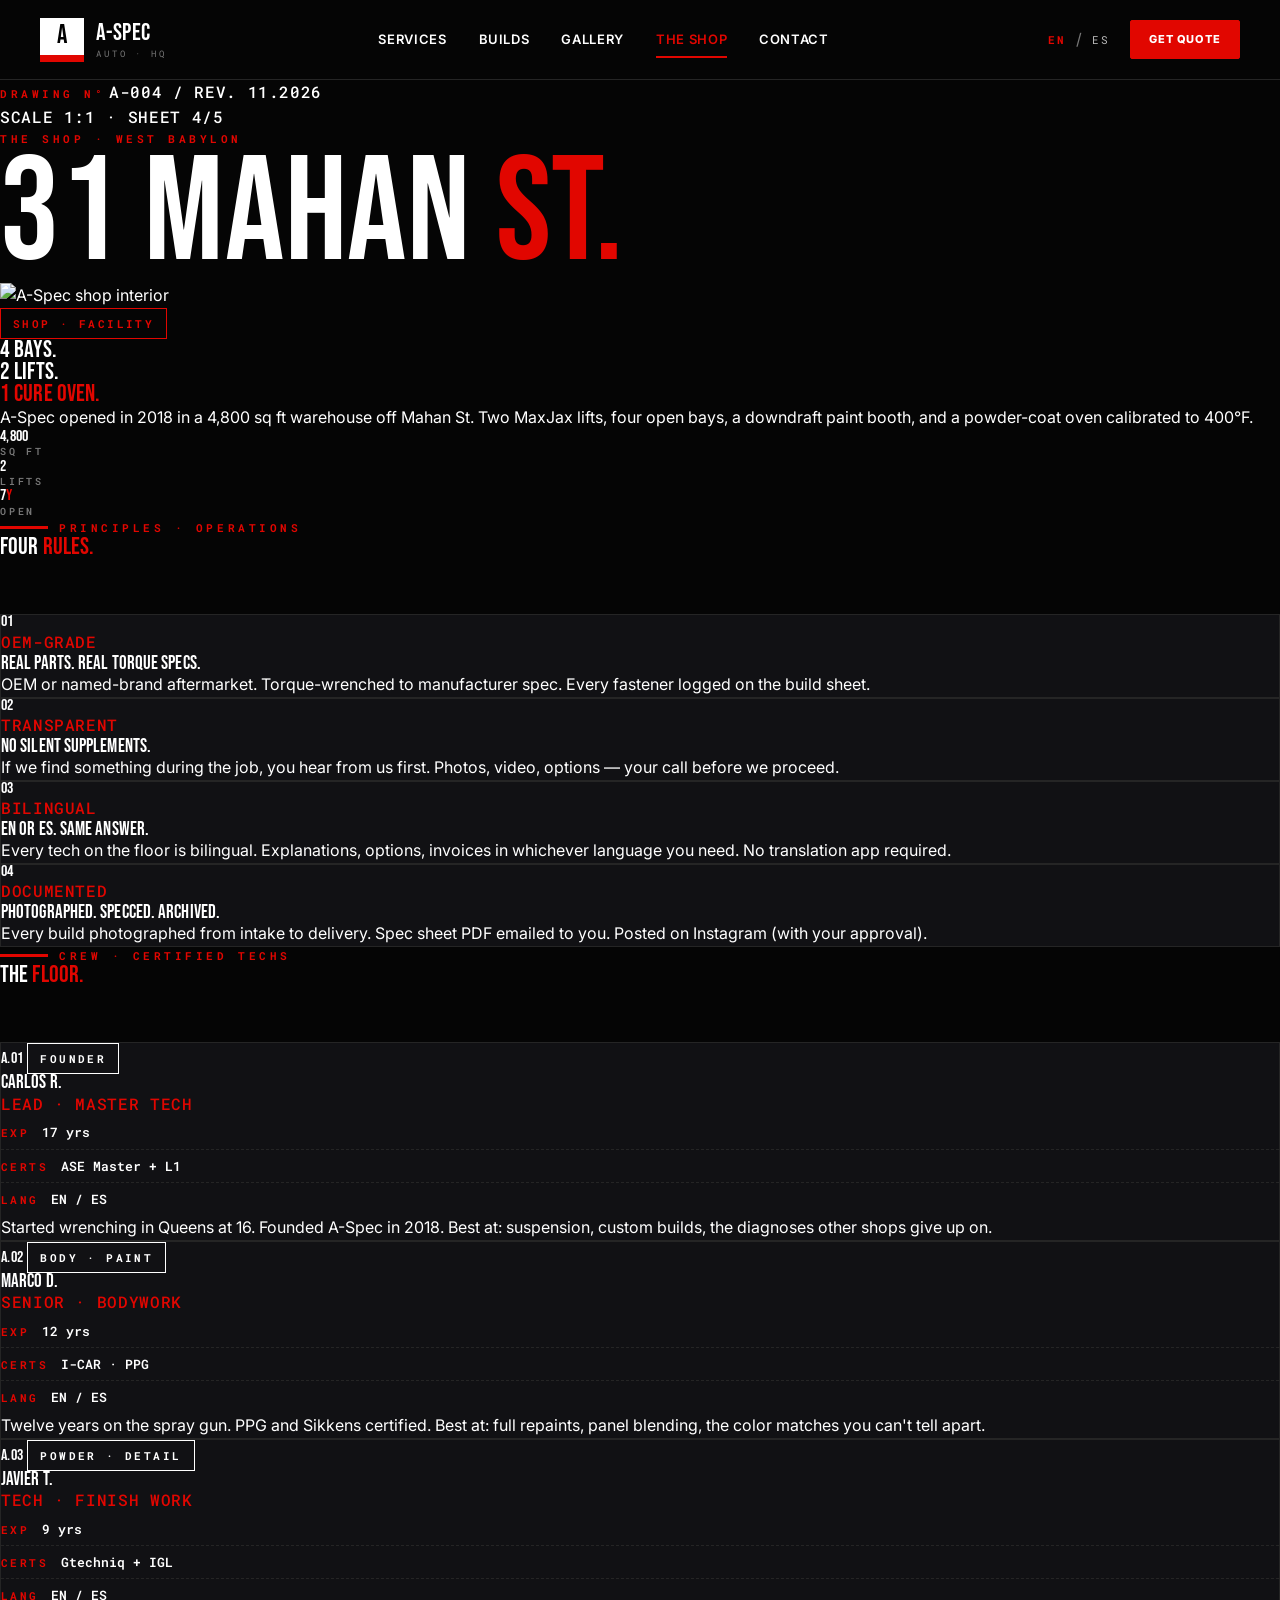
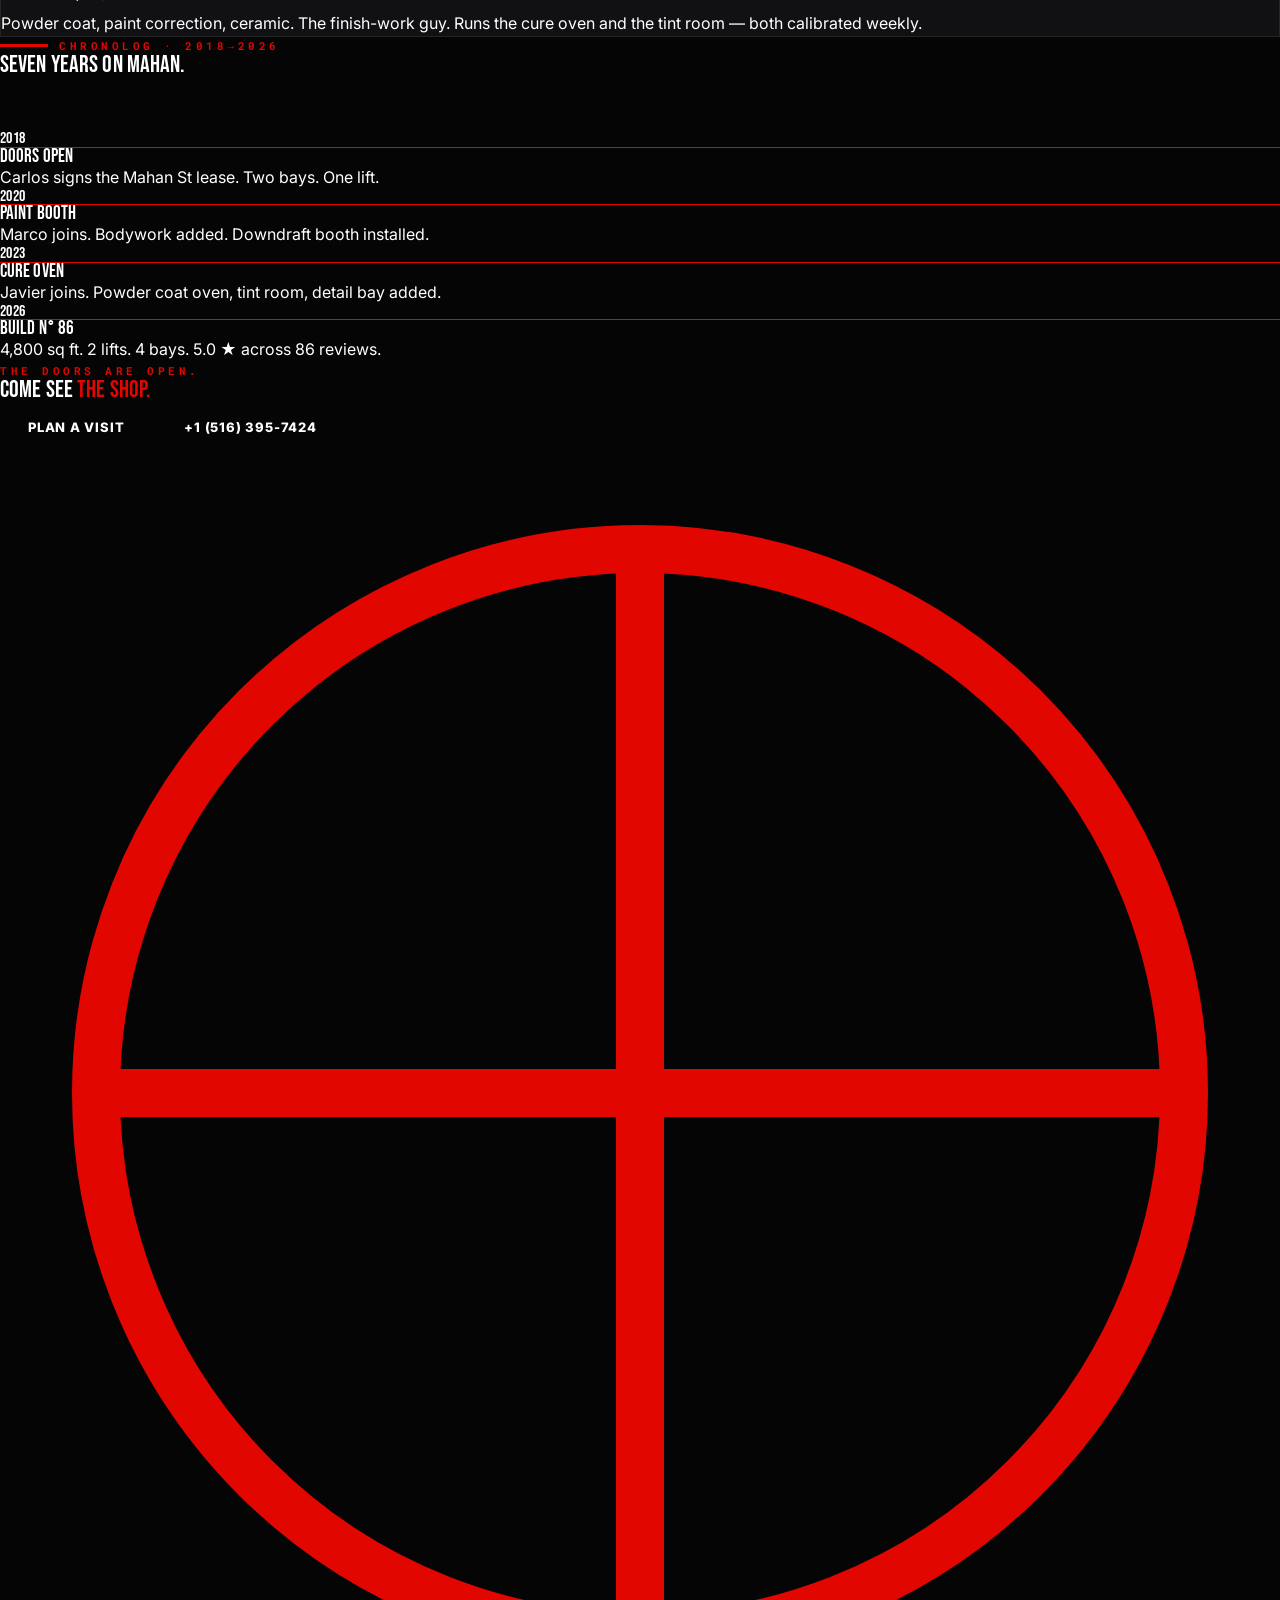
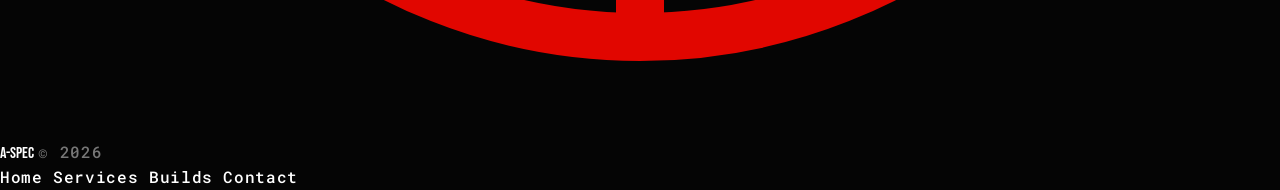
==== commit 031f2964: "Rewrite: no Tailwind dep, 100% custom CSS, duotone red filter on all images (kills any blue tones), " ====
--- a/about.html
+++ b/about.html
@@ -6,10 +6,9 @@
 <title>The Shop · A-Spec Auto HQ</title>
 <meta name="description" content="A-Spec Auto Headquarters — the shop, the crew, the way we work. 31 Mahan St, West Babylon NY." />
 <link rel="icon" type="image/svg+xml" href="assets/brand/favicon.svg" />
-<script src="https://cdn.tailwindcss.com"></script>
 <link rel="preconnect" href="https://fonts.googleapis.com">
 <link rel="preconnect" href="https://fonts.gstatic.com" crossorigin>
-<link href="https://fonts.googleapis.com/css2?family=Inter:wght@400;500;600;700&family=Barlow+Condensed:wght@500;600;700;800&family=Anton&family=JetBrains+Mono:wght@400;500;600;700;800&display=swap" rel="stylesheet">
+<link href="https://fonts.googleapis.com/css2?family=Bebas+Neue&family=Oswald:wght@500;600;700&family=Anton&family=Inter:wght@400;500;600;700;800&family=Manrope:wght@400;500;600;700;800&family=Roboto+Mono:wght@400;500;600;700&display=swap" rel="stylesheet">
 <link rel="stylesheet" href="assets/styles.css">
 </head>
 <body>
@@ -35,12 +34,12 @@
       <a href="contact.html" class="nav-link">Contact</a>
     </nav>
     <div class="nav-right">
-      <div class="lang-toggle hidden md:flex items-center gap-1">
+      <div class="lang-toggle">
         <button data-lang="en" class="active">EN</button>
-        <span class="text-faint">/</span>
+        <span style="color:#777">/</span>
         <button data-lang="es">ES</button>
       </div>
-      <a href="#" data-open-quote class="btn btn-red btn-sm hidden md:inline-flex">Get Quote</a>
+      <a href="#" data-open-quote class="btn btn-red btn-sm">Get Quote</a>
       <button id="menuBtn" class="menu-btn" aria-label="Menu">
         <svg width="22" height="22" viewBox="0 0 24 24" fill="none" stroke="currentColor" stroke-width="2"><line x1="3" y1="6" x2="21" y2="6"/><line x1="3" y1="12" x2="21" y2="12"/><line x1="3" y1="18" x2="21" y2="18"/></svg>
       </button>
@@ -52,7 +51,6 @@
     <a href="builds.html" class="nav-link">Gallery</a>
     <a href="about.html" class="nav-link active">The Shop</a>
     <a href="contact.html" class="nav-link">Contact</a>
-    <a href="#" data-open-quote class="btn btn-red btn-sm" style="align-self:flex-start">Get Quote</a>
   </div>
 </header>
 </div>
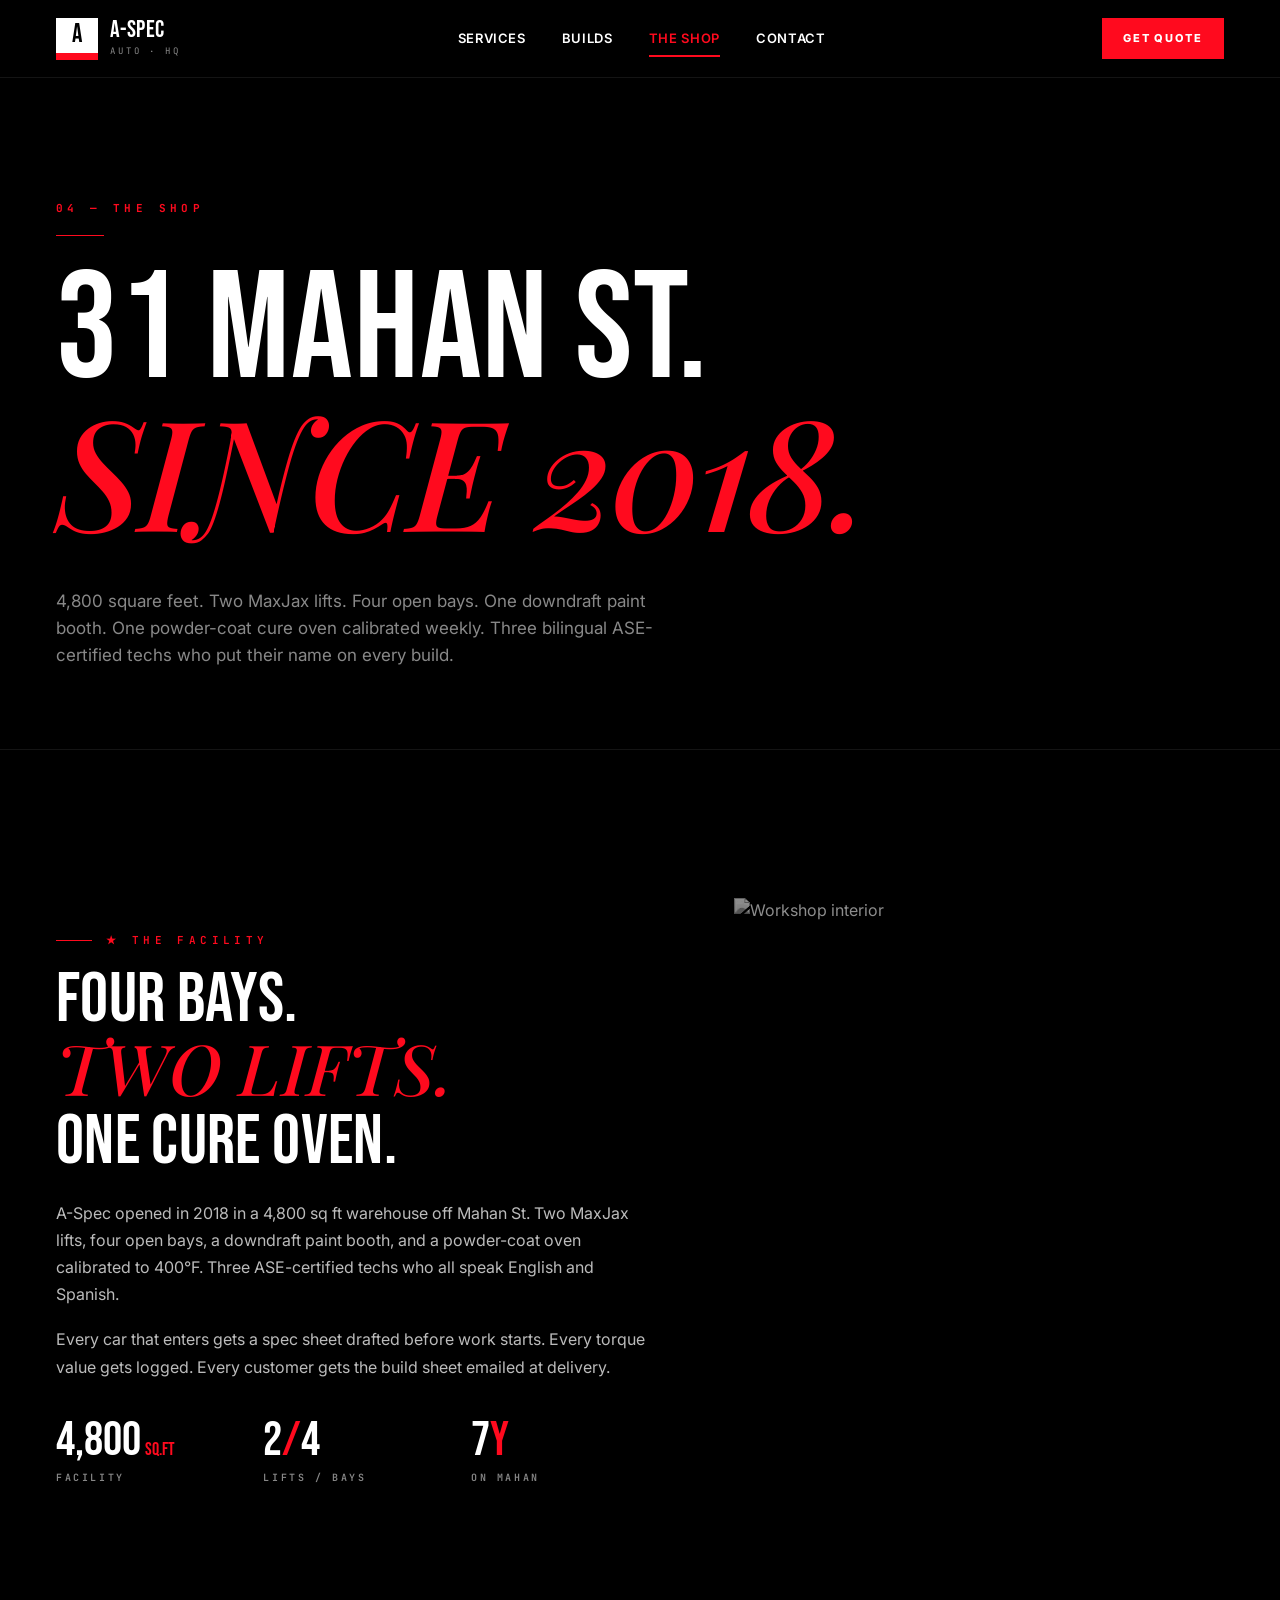
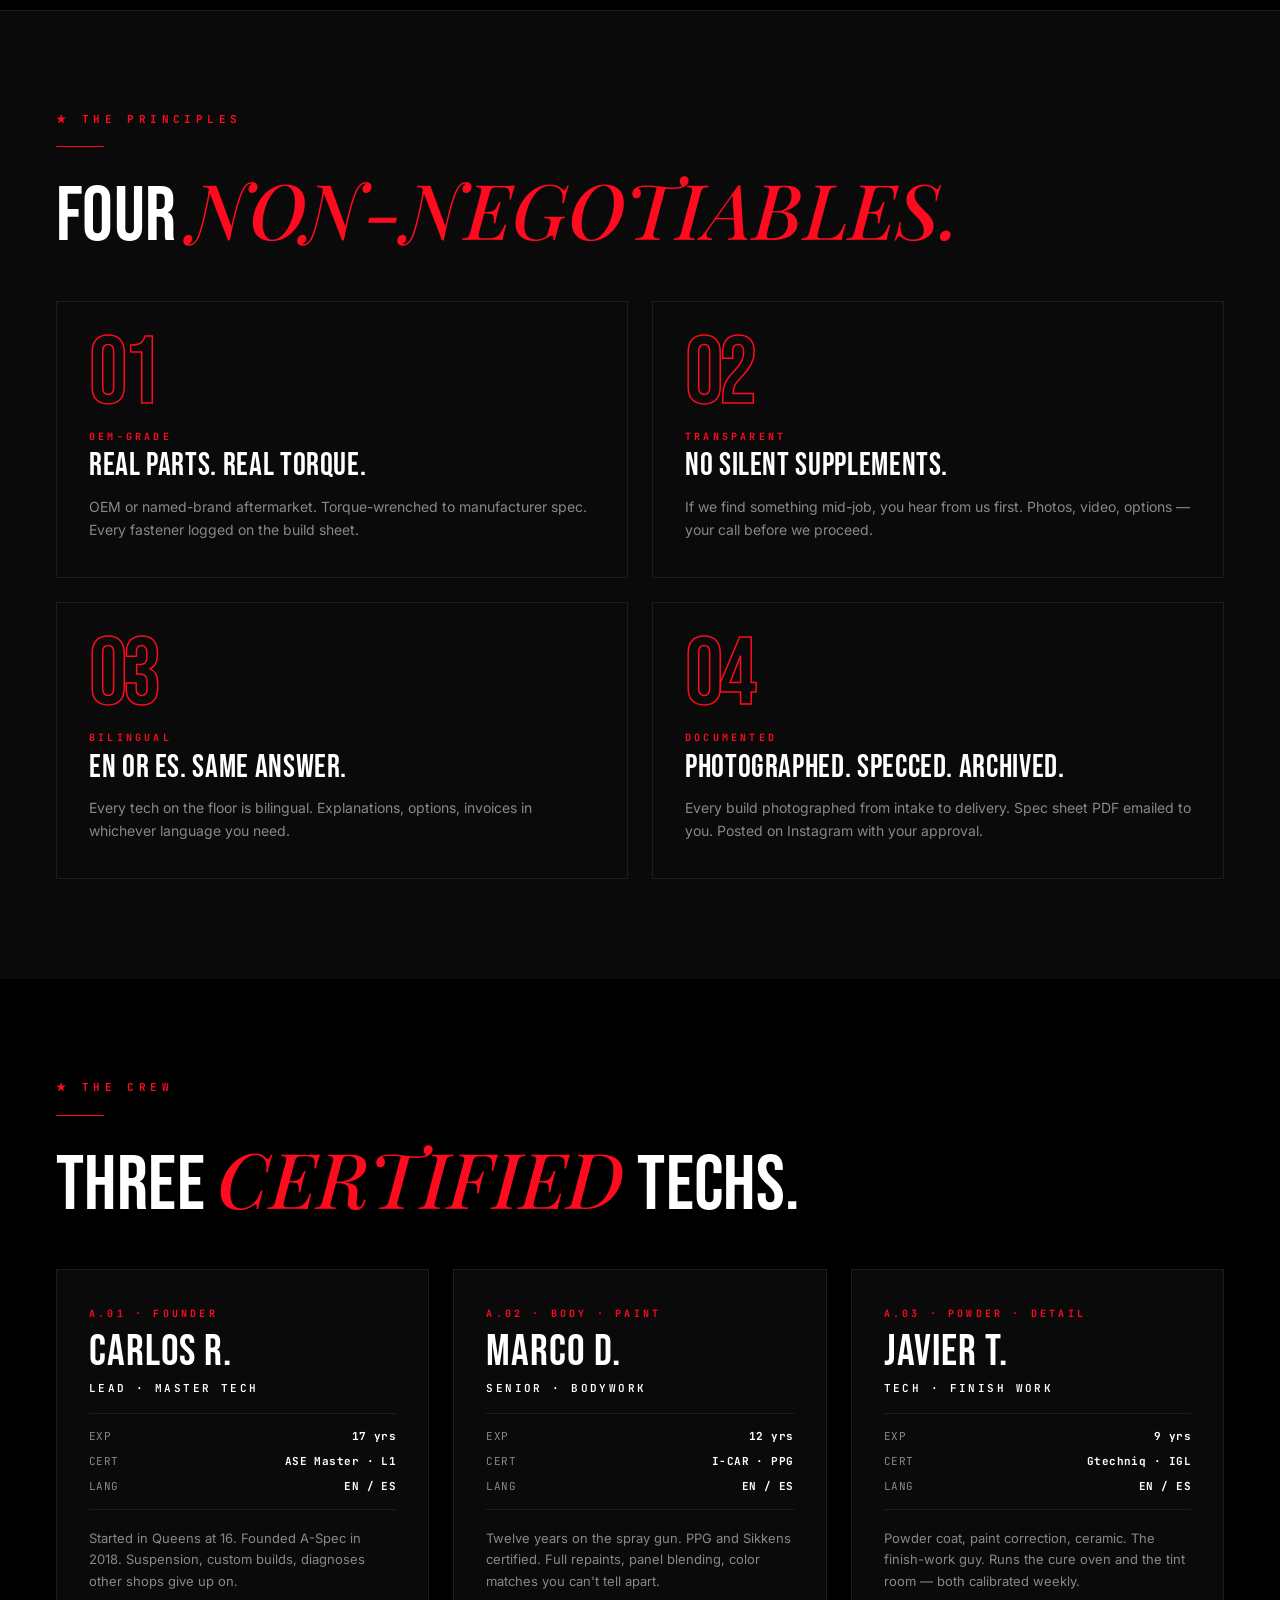
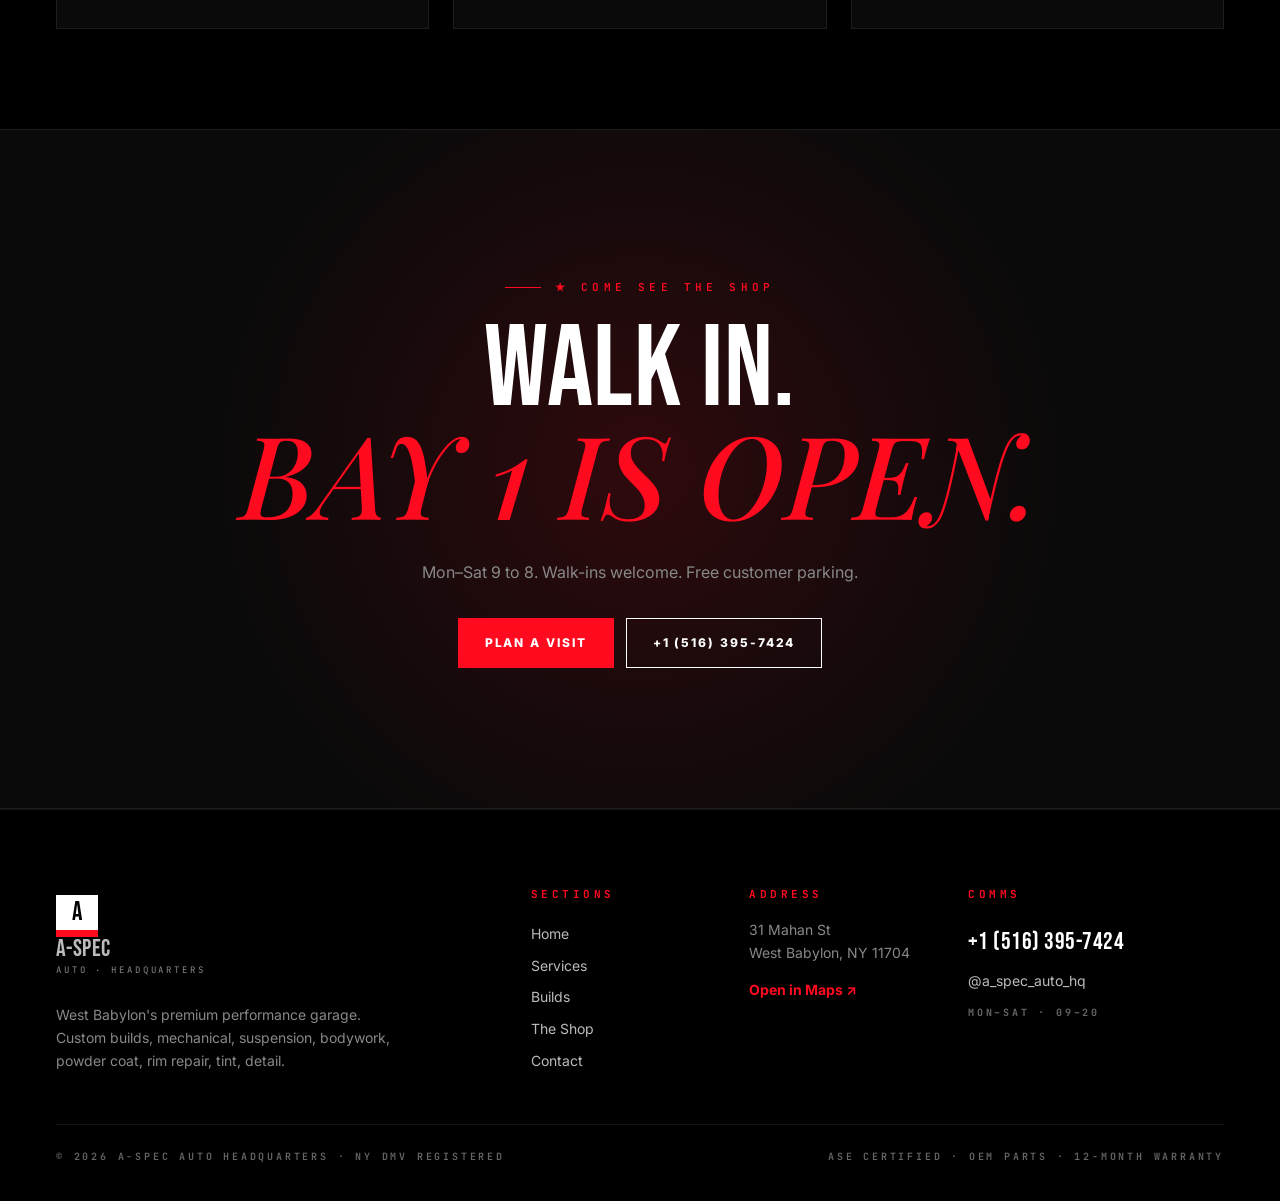
==== commit ccc40dc5: "Rebuild from scratch: 5 self-contained HTML files, all CSS/JS inline, zero external deps (no Tailwin" ====
--- a/about.html
+++ b/about.html
@@ -3,309 +3,326 @@
 <head>
 <meta charset="UTF-8" />
 <meta name="viewport" content="width=device-width, initial-scale=1.0" />
-<title>The Shop · A-Spec Auto HQ</title>
-<meta name="description" content="A-Spec Auto Headquarters — the shop, the crew, the way we work. 31 Mahan St, West Babylon NY." />
+<title>The Shop — A-Spec Auto HQ</title>
+<meta name="description" content="A-Spec Auto Headquarters facility, crew and principles. 31 Mahan St, West Babylon NY." />
 <link rel="icon" type="image/svg+xml" href="assets/brand/favicon.svg" />
 <link rel="preconnect" href="https://fonts.googleapis.com">
 <link rel="preconnect" href="https://fonts.gstatic.com" crossorigin>
-<link href="https://fonts.googleapis.com/css2?family=Bebas+Neue&family=Oswald:wght@500;600;700&family=Anton&family=Inter:wght@400;500;600;700;800&family=Manrope:wght@400;500;600;700;800&family=Roboto+Mono:wght@400;500;600;700&display=swap" rel="stylesheet">
-<link rel="stylesheet" href="assets/styles.css">
+<link href="https://fonts.googleapis.com/css2?family=Bebas+Neue&family=Inter:wght@300;400;500;600;700;800;900&family=Playfair+Display:ital,wght@1,400;1,500;1,600&family=JetBrains+Mono:wght@400;500;600;700&display=swap" rel="stylesheet">
+<style>
+*,*::before,*::after{box-sizing:border-box;margin:0;padding:0}
+html{scroll-behavior:smooth;background:#000;color:#fff;-webkit-font-smoothing:antialiased}
+body{font-family:'Inter',system-ui,sans-serif;background:#000;color:#fff;overflow-x:hidden;font-weight:400;line-height:1.55;font-size:16px}
+img{display:block;max-width:100%;height:auto}
+a{color:#fff;text-decoration:none}
+button{font:inherit;cursor:pointer;background:none;border:0;color:inherit}
+ul,ol{list-style:none}
+input,select,textarea{font:inherit;color:inherit;background:transparent;border:0;outline:none}
+::selection{background:#ff0a1e;color:#fff}
+:root{--r:#ff0a1e;--r-d:#cc0017}
+.wrap{max-width:1500px;margin:0 auto;padding:0 28px}
+@media(min-width:768px){.wrap{padding:0 56px}}
+h1,h2,h3,h4{font-family:'Bebas Neue',sans-serif;font-weight:400;letter-spacing:.01em;line-height:.9;text-transform:uppercase}
+.eyebrow{font-family:'JetBrains Mono',monospace;font-size:11px;letter-spacing:.4em;text-transform:uppercase;color:var(--r);font-weight:600;display:inline-flex;align-items:center;gap:14px}
+.eyebrow::before{content:'';display:block;width:36px;height:1px;background:var(--r)}
+.scroll-bar{position:fixed;top:0;left:0;height:2px;background:var(--r);z-index:90;width:0;transition:width .1s linear}
+.cf{position:fixed;top:0;left:0;width:12px;height:12px;border-radius:50%;background:var(--r);pointer-events:none;z-index:1000;transform:translate(-50%,-50%);transition:transform .15s ease,opacity .25s;mix-blend-mode:difference;opacity:0;will-change:transform}
+.cf.active{opacity:1}.cf.big{transform:translate(-50%,-50%) scale(2.6)}
+@media(max-width:960px){.cf{display:none}}
+.header{position:fixed;top:0;left:0;right:0;z-index:80;background:rgba(0,0,0,.85);backdrop-filter:blur(14px);border-bottom:1px solid rgba(255,255,255,.08);height:78px;display:flex;align-items:center}
+.header .row{width:100%;max-width:1500px;margin:0 auto;padding:0 28px;display:flex;align-items:center;justify-content:space-between;gap:24px}
+@media(min-width:768px){.header .row{padding:0 56px}}
+.logo{display:flex;align-items:center;gap:12px}
+.logo-mark{width:42px;height:42px;background:#fff;position:relative;display:grid;place-items:center;flex-shrink:0}
+.logo-mark::after{content:'';position:absolute;left:0;right:0;bottom:0;height:7px;background:var(--r)}
+.logo-mark span{font-family:'Bebas Neue';font-size:26px;color:#000;line-height:1;padding-bottom:7px}
+.logo-name{font-family:'Bebas Neue';font-size:24px;letter-spacing:.02em;line-height:1}
+.logo-tag{font-family:'JetBrains Mono',monospace;font-size:9px;letter-spacing:.32em;color:#888;margin-top:3px;display:block}
+.nav{display:none;gap:36px;align-items:center}
+@media(min-width:960px){.nav{display:flex}}
+.nav a{font-family:'Inter';font-size:13px;font-weight:600;letter-spacing:.05em;text-transform:uppercase;color:#fff;position:relative;padding:8px 0}
+.nav a::after{content:'';position:absolute;left:0;right:0;bottom:0;height:2px;background:var(--r);transform:scaleX(0);transform-origin:right;transition:transform .4s cubic-bezier(.16,1,.3,1)}
+.nav a:hover::after,.nav a.active::after{transform:scaleX(1);transform-origin:left}
+.nav a.active{color:var(--r)}
+.header-cta{display:flex;align-items:center;gap:12px}
+.btn{display:inline-flex;align-items:center;justify-content:center;gap:10px;padding:15px 26px;font-family:'Inter';font-size:12px;letter-spacing:.16em;text-transform:uppercase;font-weight:800;transition:all .3s ease;cursor:pointer;border-radius:0;border:1px solid transparent;position:relative;overflow:hidden}
+.btn-red{background:var(--r);color:#fff;border-color:var(--r)}
+.btn-red::before{content:'';position:absolute;inset:0;background:var(--r-d);transform:translateY(101%);transition:transform .4s cubic-bezier(.16,1,.3,1)}
+.btn-red:hover::before{transform:translateY(0)}
+.btn-red span,.btn-red svg{position:relative;z-index:1}
+.btn-line{background:transparent;color:#fff;border:1px solid #fff}
+.btn-line::before{content:'';position:absolute;inset:0;background:#fff;transform:translateY(101%);transition:transform .4s cubic-bezier(.16,1,.3,1);z-index:0}
+.btn-line:hover::before{transform:translateY(0)}
+.btn-line:hover{color:#000}
+.btn-line span,.btn-line svg{position:relative;z-index:1}
+.btn-sm{padding:11px 20px;font-size:11px}
+.menu-btn{display:grid;place-items:center;width:42px;height:42px;background:transparent;border:1px solid rgba(255,255,255,.16);color:#fff}
+@media(min-width:960px){.menu-btn{display:none}}
+.menu-panel{position:fixed;top:78px;left:0;right:0;background:#000;border-bottom:1px solid rgba(255,255,255,.16);padding:30px 28px;display:none;flex-direction:column;gap:20px;z-index:79}
+.menu-panel.open{display:flex}
+.menu-panel a{font-family:'Bebas Neue';font-size:32px;letter-spacing:.02em;color:#fff}
+.page-head{padding-top:200px;padding-bottom:80px;border-bottom:1px solid rgba(255,255,255,.08)}
+.page-head .num{font-family:'JetBrains Mono',monospace;font-size:11px;letter-spacing:.4em;text-transform:uppercase;color:var(--r);font-weight:700}
+.page-head .rule{height:1px;width:48px;background:var(--r);margin:18px 0 26px}
+.page-head h1{font-family:'Bebas Neue';font-size:clamp(56px,12vw,160px);line-height:.9;letter-spacing:.005em}
+.page-head h1 .a{font-family:'Playfair Display',serif;font-style:italic;color:var(--r);font-weight:500;letter-spacing:-.02em}
+.page-head p{font-family:'Inter';font-size:17px;color:#888;line-height:1.6;max-width:620px;margin-top:32px}
+.about-hero{display:grid;grid-template-columns:1fr;gap:48px;align-items:center;padding:48px 0 100px}
+@media(min-width:1024px){.about-hero{grid-template-columns:1.1fr .9fr;gap:80px}}
+.about-photo{position:relative;aspect-ratio:4/5;overflow:hidden;background:#000}
+.about-photo img{width:100%;height:100%;object-fit:cover;filter:grayscale(1) contrast(1.3) brightness(.55)}
+.about-photo::after{content:'';position:absolute;inset:0;background:linear-gradient(180deg,transparent 50%,rgba(0,0,0,.7) 100%);pointer-events:none}
+.principles{display:grid;grid-template-columns:1fr;gap:24px;margin-top:48px}
+@media(min-width:640px){.principles{grid-template-columns:1fr 1fr}}
+.principle{padding:36px 32px;background:#0a0a0a;border:1px solid rgba(255,255,255,.08);transition:border-color .3s,transform .3s}
+.principle:hover{border-color:var(--r);transform:translateY(-4px)}
+.principle .pn{font-family:'Bebas Neue';font-size:96px;line-height:.78;color:transparent;-webkit-text-stroke:1.5px var(--r);letter-spacing:-.04em;margin-bottom:16px}
+.principle .pt{font-family:'JetBrains Mono',monospace;font-size:10px;letter-spacing:.32em;color:var(--r);font-weight:700;text-transform:uppercase;margin-bottom:8px}
+.principle h3{font-family:'Bebas Neue';font-size:32px;letter-spacing:.02em;text-transform:uppercase;margin-bottom:14px}
+.principle p{font-family:'Inter';font-size:14px;color:#888;line-height:1.65}
+.crew{display:grid;grid-template-columns:1fr;gap:24px;margin-top:48px}
+@media(min-width:768px){.crew{grid-template-columns:repeat(3,1fr)}}
+.crewman{padding:36px 32px;background:#0a0a0a;border:1px solid rgba(255,255,255,.08);transition:border-color .3s,transform .3s}
+.crewman:hover{border-color:var(--r);transform:translateY(-4px)}
+.crewman .cn{font-family:'JetBrains Mono',monospace;font-size:10px;letter-spacing:.32em;color:var(--r);font-weight:700;text-transform:uppercase;margin-bottom:8px}
+.crewman h3{font-family:'Bebas Neue';font-size:44px;letter-spacing:.02em;line-height:1;text-transform:uppercase}
+.crewman .role{font-family:'JetBrains Mono',monospace;font-size:11px;letter-spacing:.22em;color:#fff;font-weight:600;text-transform:uppercase;margin-top:6px;margin-bottom:16px}
+.crewman .specs{display:flex;flex-direction:column;gap:8px;margin-bottom:18px;padding:14px 0;border-top:1px solid rgba(255,255,255,.08);border-bottom:1px solid rgba(255,255,255,.08)}
+.crewman .specs > div{display:flex;justify-content:space-between;font-family:'JetBrains Mono',monospace;font-size:11px;color:#888;letter-spacing:.04em}
+.crewman .specs > div strong{color:#fff;font-weight:700}
+.crewman p{font-family:'Inter';font-size:13px;color:#888;line-height:1.65}
+.cat{padding:100px 0;position:relative}
+.cta-mid{padding:140px 0;background:#0a0a0a;border-top:1px solid rgba(255,255,255,.08);border-bottom:1px solid rgba(255,255,255,.08);text-align:center;position:relative;overflow:hidden}
+.cta-mid::before{content:'';position:absolute;inset:0;background:radial-gradient(circle at center,rgba(255,10,30,.15),transparent 60%);pointer-events:none}
+.cta-mid .wrap{position:relative;z-index:1}
+.cta-mid h2{font-family:'Bebas Neue';font-size:clamp(48px,9vw,128px);line-height:.88;letter-spacing:.005em}
+.cta-mid h2 .a{font-family:'Playfair Display',serif;font-style:italic;color:var(--r);font-weight:500}
+.cta-mid p{font-family:'Inter';font-size:16px;color:#888;max-width:520px;margin:24px auto 32px;line-height:1.6}
+.foot{padding:80px 0 36px;border-top:1px solid rgba(255,255,255,.08);background:#000}
+.foot-grid{display:grid;grid-template-columns:1fr;gap:48px}
+@media(min-width:768px){.foot-grid{grid-template-columns:5fr 2fr 2fr 3fr}}
+.foot h4{font-family:'JetBrains Mono',monospace;font-size:11px;letter-spacing:.32em;text-transform:uppercase;color:var(--r);font-weight:700;margin-bottom:18px}
+.foot a{display:block;font-family:'Inter';font-size:14px;color:#bbb;padding:5px 0;transition:color .2s}
+.foot a:hover{color:var(--r)}
+.foot p{font-family:'Inter';font-size:14px;color:#888;line-height:1.65;max-width:340px;margin-top:20px}
+.foot .big-phone{font-family:'Bebas Neue';font-size:24px;color:#fff;letter-spacing:.02em}
+.foot .copy{display:flex;flex-direction:column;gap:8px;margin-top:48px;padding-top:24px;border-top:1px solid rgba(255,255,255,.08);font-family:'JetBrains Mono',monospace;font-size:10px;letter-spacing:.28em;text-transform:uppercase;color:#666;font-weight:600}
+@media(min-width:768px){.foot .copy{flex-direction:row;justify-content:space-between;align-items:center}}
+.mob-cta{position:fixed;bottom:0;left:0;right:0;background:#000;border-top:1px solid rgba(255,255,255,.16);padding:12px;display:flex;gap:10px;z-index:85}
+.mob-cta a{flex:1;padding:14px;text-align:center;font-family:'JetBrains Mono',monospace;font-size:11px;letter-spacing:.22em;text-transform:uppercase;font-weight:800}
+.mob-cta .line{border:1px solid #fff;color:#fff}
+.mob-cta .red{background:var(--r);color:#fff;border:1px solid var(--r)}
+@media(min-width:960px){.mob-cta{display:none}}
+.modal{position:fixed;inset:0;background:rgba(0,0,0,.92);backdrop-filter:blur(12px);z-index:200;display:none;align-items:center;justify-content:center;padding:24px}
+.modal.open{display:flex}
+.modal-card{background:#080808;border:1px solid rgba(255,255,255,.1);max-width:560px;width:100%;padding:40px;position:relative}
+.modal-card::before{content:'';position:absolute;top:0;left:0;right:0;height:3px;background:var(--r)}
+.modal-x{position:absolute;top:16px;right:20px;color:#888;font-size:24px;line-height:1;transition:color .2s,transform .25s}
+.modal-x:hover{color:var(--r);transform:rotate(90deg)}
+.field-label{font-family:'JetBrains Mono',monospace;font-size:10px;letter-spacing:.28em;text-transform:uppercase;color:#888;margin-bottom:10px;display:block;font-weight:700}
+.field-label .req{color:var(--r)}
+.input{width:100%;background:#000;border:1px solid rgba(255,255,255,.14);padding:14px 16px;color:#fff;font-family:'Inter';font-size:14px;outline:none;transition:border-color .25s;font-weight:500}
+.input:focus{border-color:var(--r)}
+.input::placeholder{color:#555}
+textarea.input{resize:vertical;min-height:120px}
+.form-row{margin-bottom:18px}
+.form-row.col2{display:grid;grid-template-columns:1fr;gap:18px}
+@media(min-width:600px){.form-row.col2{grid-template-columns:1fr 1fr}}
+.reveal{opacity:0;transform:translateY(32px);transition:opacity 1s cubic-bezier(.16,1,.3,1),transform 1s cubic-bezier(.16,1,.3,1)}
+.reveal.in{opacity:1;transform:translateY(0)}
+.stagger > *{opacity:0;transform:translateY(28px);transition:opacity .8s cubic-bezier(.16,1,.3,1),transform .8s cubic-bezier(.16,1,.3,1)}
+.stagger.in > *{opacity:1;transform:translateY(0)}
+.stagger.in > *:nth-child(1){transition-delay:0s}
+.stagger.in > *:nth-child(2){transition-delay:.08s}
+.stagger.in > *:nth-child(3){transition-delay:.16s}
+.stagger.in > *:nth-child(4){transition-delay:.24s}
+</style>
 </head>
 <body>
 
-
-
-<div class="scroll-progress"></div>
-
-<header class="site-header">
-  <div class="inner">
-    <a href="index.html" class="logo">
-      <span class="logo-mark"><span>A</span></span>
-      <span class="logo-text">
-        <span class="l1">A-Spec</span>
-        <span class="l2">AUTO · HQ</span>
-      </span>
-    </a>
-    <nav class="nav-center" aria-label="Primary">
-      <a href="services.html" class="nav-link">Services</a>
-      <a href="builds.html" class="nav-link">Builds</a>
-      <a href="builds.html" class="nav-link">Gallery</a>
-      <a href="about.html" class="nav-link active">The Shop</a>
-      <a href="contact.html" class="nav-link">Contact</a>
+<div class="scroll-bar"></div>
+<div class="cf"></div>
+
+<header class="header">
+  <div class="row">
+    <a href="index.html" class="logo"><span class="logo-mark"><span>A</span></span><div><div class="logo-name">A-Spec</div><div class="logo-tag">AUTO · HQ</div></div></a>
+    <nav class="nav">
+      <a href="services.html">Services</a>
+      <a href="builds.html">Builds</a>
+      <a href="about.html" class="active">The Shop</a>
+      <a href="contact.html">Contact</a>
     </nav>
-    <div class="nav-right">
-      <div class="lang-toggle">
-        <button data-lang="en" class="active">EN</button>
-        <span style="color:#777">/</span>
-        <button data-lang="es">ES</button>
-      </div>
-      <a href="#" data-open-quote class="btn btn-red btn-sm">Get Quote</a>
-      <button id="menuBtn" class="menu-btn" aria-label="Menu">
-        <svg width="22" height="22" viewBox="0 0 24 24" fill="none" stroke="currentColor" stroke-width="2"><line x1="3" y1="6" x2="21" y2="6"/><line x1="3" y1="12" x2="21" y2="12"/><line x1="3" y1="18" x2="21" y2="18"/></svg>
-      </button>
-    </div>
-  </div>
-  <div id="menuPanel" class="menu-panel">
-    <a href="services.html" class="nav-link">Services</a>
-    <a href="builds.html" class="nav-link">Builds</a>
-    <a href="builds.html" class="nav-link">Gallery</a>
-    <a href="about.html" class="nav-link active">The Shop</a>
-    <a href="contact.html" class="nav-link">Contact</a>
+    <div class="header-cta">
+      <a href="#" data-quote class="btn btn-red btn-sm"><span>Get Quote</span></a>
+      <button id="menuBtn" class="menu-btn"><svg width="22" height="22" viewBox="0 0 24 24" fill="none" stroke="currentColor" stroke-width="2"><line x1="3" y1="6" x2="21" y2="6"/><line x1="3" y1="12" x2="21" y2="12"/><line x1="3" y1="18" x2="21" y2="18"/></svg></button>
+    </div>
   </div>
 </header>
+<div id="menuPanel" class="menu-panel">
+  <a href="services.html">Services</a>
+  <a href="builds.html">Builds</a>
+  <a href="about.html">The Shop</a>
+  <a href="contact.html">Contact</a>
 </div>
+
+<section class="page-head">
+  <div class="wrap reveal">
+    <div class="num">04 — THE SHOP</div>
+    <div class="rule"></div>
+    <h1>31 Mahan St.<br><span class="a">Since 2018.</span></h1>
+    <p>4,800 square feet. Two MaxJax lifts. Four open bays. One downdraft paint booth. One powder-coat cure oven calibrated weekly. Three bilingual ASE-certified techs who put their name on every build.</p>
+  </div>
+</section>
+
+<section class="cat" style="border-bottom:0;padding-bottom:0">
+  <div class="wrap">
+    <div class="about-hero">
+      <div class="reveal">
+        <div class="eyebrow">★ THE FACILITY</div>
+        <h2 style="font-family:'Bebas Neue';font-size:clamp(40px,5.5vw,72px);line-height:.95;letter-spacing:.005em;margin-top:18px">Four bays.<br><span style="font-family:'Playfair Display';font-style:italic;color:var(--r);font-weight:500">Two lifts.</span><br>One cure oven.</h2>
+        <p style="font-family:'Inter';font-size:16px;color:#bbb;line-height:1.7;margin-top:24px">A-Spec opened in 2018 in a 4,800 sq ft warehouse off Mahan St. Two MaxJax lifts, four open bays, a downdraft paint booth, and a powder-coat oven calibrated to 400°F. Three ASE-certified techs who all speak English and Spanish.</p>
+        <p style="font-family:'Inter';font-size:16px;color:#bbb;line-height:1.7;margin-top:18px">Every car that enters gets a spec sheet drafted before work starts. Every torque value gets logged. Every customer gets the build sheet emailed at delivery.</p>
+        <div style="display:grid;grid-template-columns:repeat(3,1fr);gap:24px;margin-top:40px">
+          <div><div style="font-family:'Bebas Neue';font-size:48px;line-height:.85;color:#fff">4,800<span style="color:var(--r);font-size:18px;margin-left:4px">sq.ft</span></div><div style="font-family:'JetBrains Mono';font-size:10px;letter-spacing:.26em;color:#888;text-transform:uppercase;margin-top:8px;font-weight:600">Facility</div></div>
+          <div><div style="font-family:'Bebas Neue';font-size:48px;line-height:.85;color:#fff">2<span style="color:var(--r)">/</span>4</div><div style="font-family:'JetBrains Mono';font-size:10px;letter-spacing:.26em;color:#888;text-transform:uppercase;margin-top:8px;font-weight:600">Lifts / Bays</div></div>
+          <div><div style="font-family:'Bebas Neue';font-size:48px;line-height:.85;color:#fff">7<span style="color:var(--r)">y</span></div><div style="font-family:'JetBrains Mono';font-size:10px;letter-spacing:.26em;color:#888;text-transform:uppercase;margin-top:8px;font-weight:600">On Mahan</div></div>
+        </div>
+      </div>
+      <div class="reveal about-photo">
+        <img src="https://images.unsplash.com/photo-1626668893632-6f3a4466d22f?auto=format&fit=crop&w=1100&q=85" alt="Workshop interior"/>
+      </div>
+    </div>
+  </div>
+</section>
+
+<section class="cat" style="background:#0a0a0a;border-top:1px solid rgba(255,255,255,.08)">
+  <div class="wrap">
+    <div class="reveal">
+      <div style="font-family:'JetBrains Mono';font-size:11px;letter-spacing:.4em;color:var(--r);font-weight:700;text-transform:uppercase">★ THE PRINCIPLES</div>
+      <div style="height:1px;width:48px;background:var(--r);margin:18px 0 26px"></div>
+      <h2 style="font-family:'Bebas Neue';font-size:clamp(40px,6vw,80px);line-height:.92;letter-spacing:.005em">Four <span style="font-family:'Playfair Display';font-style:italic;color:var(--r);font-weight:500">non-negotiables.</span></h2>
+    </div>
+    <div class="principles stagger">
+      <div class="principle"><div class="pn">01</div><div class="pt">OEM-GRADE</div><h3>Real parts. Real torque.</h3><p>OEM or named-brand aftermarket. Torque-wrenched to manufacturer spec. Every fastener logged on the build sheet.</p></div>
+      <div class="principle"><div class="pn">02</div><div class="pt">TRANSPARENT</div><h3>No silent supplements.</h3><p>If we find something mid-job, you hear from us first. Photos, video, options — your call before we proceed.</p></div>
+      <div class="principle"><div class="pn">03</div><div class="pt">BILINGUAL</div><h3>EN or ES. Same answer.</h3><p>Every tech on the floor is bilingual. Explanations, options, invoices in whichever language you need.</p></div>
+      <div class="principle"><div class="pn">04</div><div class="pt">DOCUMENTED</div><h3>Photographed. Specced. Archived.</h3><p>Every build photographed from intake to delivery. Spec sheet PDF emailed to you. Posted on Instagram with your approval.</p></div>
+    </div>
+  </div>
+</section>
+
+<section class="cat">
+  <div class="wrap">
+    <div class="reveal">
+      <div style="font-family:'JetBrains Mono';font-size:11px;letter-spacing:.4em;color:var(--r);font-weight:700;text-transform:uppercase">★ THE CREW</div>
+      <div style="height:1px;width:48px;background:var(--r);margin:18px 0 26px"></div>
+      <h2 style="font-family:'Bebas Neue';font-size:clamp(40px,6vw,80px);line-height:.92;letter-spacing:.005em">Three <span style="font-family:'Playfair Display';font-style:italic;color:var(--r);font-weight:500">certified</span> techs.</h2>
+    </div>
+    <div class="crew stagger">
+      <div class="crewman">
+        <div class="cn">A.01 · FOUNDER</div>
+        <h3>Carlos R.</h3>
+        <div class="role">LEAD · MASTER TECH</div>
+        <div class="specs">
+          <div><span>EXP</span><strong>17 yrs</strong></div>
+          <div><span>CERT</span><strong>ASE Master · L1</strong></div>
+          <div><span>LANG</span><strong>EN / ES</strong></div>
+        </div>
+        <p>Started in Queens at 16. Founded A-Spec in 2018. Suspension, custom builds, diagnoses other shops give up on.</p>
+      </div>
+      <div class="crewman">
+        <div class="cn">A.02 · BODY · PAINT</div>
+        <h3>Marco D.</h3>
+        <div class="role">SENIOR · BODYWORK</div>
+        <div class="specs">
+          <div><span>EXP</span><strong>12 yrs</strong></div>
+          <div><span>CERT</span><strong>I-CAR · PPG</strong></div>
+          <div><span>LANG</span><strong>EN / ES</strong></div>
+        </div>
+        <p>Twelve years on the spray gun. PPG and Sikkens certified. Full repaints, panel blending, color matches you can't tell apart.</p>
+      </div>
+      <div class="crewman">
+        <div class="cn">A.03 · POWDER · DETAIL</div>
+        <h3>Javier T.</h3>
+        <div class="role">TECH · FINISH WORK</div>
+        <div class="specs">
+          <div><span>EXP</span><strong>9 yrs</strong></div>
+          <div><span>CERT</span><strong>Gtechniq · IGL</strong></div>
+          <div><span>LANG</span><strong>EN / ES</strong></div>
+        </div>
+        <p>Powder coat, paint correction, ceramic. The finish-work guy. Runs the cure oven and the tint room — both calibrated weekly.</p>
+      </div>
+    </div>
+  </div>
+</section>
+
+<section class="cta-mid">
+  <div class="wrap">
+    <div class="eyebrow" style="justify-content:center;margin-bottom:24px">★ COME SEE THE SHOP</div>
+    <h2>Walk in.<br><span class="a">Bay 1 is open.</span></h2>
+    <p>Mon–Sat 9 to 8. Walk-ins welcome. Free customer parking.</p>
+    <div style="display:flex;gap:12px;justify-content:center;flex-wrap:wrap">
+      <a href="contact.html" class="btn btn-red"><span>Plan a Visit</span></a>
+      <a href="tel:+15163957424" class="btn btn-line"><span>+1 (516) 395-7424</span></a>
+    </div>
+  </div>
+</section>
+
+<footer class="foot">
+  <div class="wrap">
+    <div class="foot-grid">
+      <div>
+        <a href="index.html" class="logo"><span class="logo-mark"><span>A</span></span><div><div class="logo-name">A-Spec</div><div class="logo-tag">AUTO · HEADQUARTERS</div></div></a>
+        <p>West Babylon's premium performance garage. Custom builds, mechanical, suspension, bodywork, powder coat, rim repair, tint, detail.</p>
+      </div>
+      <div><h4>Sections</h4><a href="index.html">Home</a><a href="services.html">Services</a><a href="builds.html">Builds</a><a href="about.html">The Shop</a><a href="contact.html">Contact</a></div>
+      <div><h4>Address</h4><p style="margin-top:0">31 Mahan St<br>West Babylon, NY 11704</p><a href="https://maps.google.com/?q=31+Mahan+St+West+Babylon+NY" target="_blank" style="color:var(--r);font-weight:700;margin-top:10px">Open in Maps ↗</a></div>
+      <div><h4>Comms</h4><a href="tel:+15163957424" class="big-phone">+1 (516) 395-7424</a><a href="https://www.instagram.com/a_spec_auto_hq/" target="_blank">@a_spec_auto_hq</a><p style="margin-top:8px;color:#666;font-family:'JetBrains Mono';font-size:10px;letter-spacing:.28em;text-transform:uppercase;font-weight:700">Mon–Sat · 09–20</p></div>
+    </div>
+    <div class="copy"><div>© <span id="year"></span> A-Spec Auto Headquarters · NY DMV Registered</div><div>ASE Certified · OEM Parts · 12-Month Warranty</div></div>
+  </div>
+</footer>
+
+<div class="mob-cta">
+  <a href="tel:+15163957424" class="line">Call</a>
+  <a href="#" data-quote class="red">Get Quote</a>
 </div>
 
-
-
-<!-- HEADER -->
-<section class="pt-12 md:pt-16 pb-10 relative z-10">
-  <div class="max-w-[1500px] mx-auto px-6 md:px-10">
-    <div class="reveal flex flex-wrap items-baseline justify-between gap-4 mb-8 pb-3 border-b border-[var(--line-2)]">
-      <div class="flex flex-wrap items-baseline gap-4 md:gap-6">
-        <span class="eyebrow">DRAWING N°</span>
-        <span class="tech text-[var(--paper)]">A-004 / REV. 11.2026</span>
-      </div>
-      <div class="tech text-[.66rem] tracking-[.22em] uppercase text-[var(--paper-3)]">SCALE 1:1 · SHEET 4/5</div>
-    </div>
-    <div class="reveal">
-      <div class="eyebrow">THE SHOP · WEST BABYLON</div>
-      <h1 class="heavy hero-title mt-3 leading-[.9]">
-        <span class="block">31 Mahan</span>
-        <span class="block"><span style="color:var(--orange)">St.</span></span>
-      </h1>
-    </div>
-  </div>
-</section>
-
-<!-- THE SHOP -->
-<section class="py-16 md:py-24 relative z-10">
-  <div class="max-w-[1500px] mx-auto px-6 md:px-10 grid md:grid-cols-12 gap-10 md:gap-16 items-center">
-    <div class="md:col-span-7 reveal">
-      <img src="https://images.unsplash.com/photo-1492144534655-ae79c964c9d7?auto=format&fit=crop&w=1600&q=85" alt="A-Spec shop interior" class="w-full aspect-[4/3] object-cover border border-[var(--line-2)]" style="filter:contrast(1.05) saturate(.85);"/>
-    </div>
-    <div class="md:col-span-5 reveal">
-      <div class="callout mb-5">SHOP · FACILITY</div>
-      <h2 class="heavy text-4xl md:text-5xl leading-[.9]" data-en-html="4 bays.<br>2 lifts.<br><span style='color:var(--orange)'>1 cure oven.</span>" data-es-html="4 bays.<br>2 elevadores.<br><span style='color:var(--orange)'>1 horno cure.</span>">
-        4 bays.<br>2 lifts.<br><span style="color:var(--orange)">1 cure oven.</span>
-      </h2>
-      <p class="mt-6 text-[var(--paper-2)] leading-relaxed font-light"
-         data-en="A-Spec opened in 2018 in a 4,800 sq ft warehouse off Mahan St. Two MaxJax lifts, four open bays, a downdraft paint booth, and a powder-coat oven calibrated to 400°F."
-         data-es="A-Spec abrió en 2018 en un almacén de 4,800 sq ft en Mahan St. Dos elevadores MaxJax, cuatro bahías, cabina de pintura downdraft y un horno de powder coat calibrado a 400°F.">
-        A-Spec opened in 2018 in a 4,800 sq ft warehouse off Mahan St. Two MaxJax lifts, four open bays, a downdraft paint booth, and a powder-coat oven calibrated to 400°F.
-      </p>
-      <div class="mt-8 grid grid-cols-3 gap-4">
-        <div><div class="dyno text-3xl">4,800</div><div class="label mt-1" data-en="SQ FT" data-es="SQ FT">SQ FT</div></div>
-        <div><div class="dyno dyno-cyan text-3xl">2</div><div class="label mt-1" data-en="LIFTS" data-es="LIFTS">LIFTS</div></div>
-        <div><div class="dyno dyno-paper text-3xl">7<span style="color:var(--orange)">y</span></div><div class="label mt-1" data-en="OPEN" data-es="ABIERTO">OPEN</div></div>
-      </div>
-    </div>
-  </div>
-</section>
-
-<!-- METHODOLOGY -->
-<section class="py-16 md:py-24 relative z-10 bg-[var(--bg-deep)] border-y border-[var(--line-blue)]">
-  <div class="max-w-[1500px] mx-auto px-6 md:px-10">
-    <div class="section-head reveal">
-      <div>
-        <div class="axis"><span class="bar"></span><span class="eyebrow">PRINCIPLES · OPERATIONS</span></div>
-        <h2 class="heavy text-4xl md:text-6xl mt-4 leading-[.9]" data-en-html="Four <span style='color:var(--orange)'>rules.</span>" data-es-html="Cuatro <span style='color:var(--orange)'>reglas.</span>">
-          Four <span style="color:var(--orange)">rules.</span>
-        </h2>
-      </div>
-    </div>
-
-    <div class="grid md:grid-cols-2 gap-5 reveal-stagger">
-      <div class="card card-cad p-7">
-        <div class="flex items-baseline justify-between mb-4">
-          <div class="dyno text-5xl">01</div>
-          <div class="tech text-[.62rem] tracking-[.22em] uppercase" style="color:var(--cyan)">OEM-GRADE</div>
-        </div>
-        <h3 class="display text-2xl mb-3" data-en="Real parts. Real torque specs." data-es="Partes reales. Torques reales.">Real parts. Real torque specs.</h3>
-        <p class="text-sm text-[var(--paper-3)] leading-relaxed font-light" data-en="OEM or named-brand aftermarket. Torque-wrenched to manufacturer spec. Every fastener logged on the build sheet." data-es="OEM o aftermarket de marca. Torque al spec del fabricante. Cada tornillo en el build sheet.">OEM or named-brand aftermarket. Torque-wrenched to manufacturer spec. Every fastener logged on the build sheet.</p>
-      </div>
-      <div class="card card-cad p-7">
-        <div class="flex items-baseline justify-between mb-4">
-          <div class="dyno text-5xl">02</div>
-          <div class="tech text-[.62rem] tracking-[.22em] uppercase" style="color:var(--cyan)">TRANSPARENT</div>
-        </div>
-        <h3 class="display text-2xl mb-3" data-en="No silent supplements." data-es="Sin suplementos en silencio.">No silent supplements.</h3>
-        <p class="text-sm text-[var(--paper-3)] leading-relaxed font-light" data-en="If we find something during the job, you hear from us first. Photos, video, options — your call before we proceed." data-es="Si encontramos algo durante el trabajo, te llamamos primero. Fotos, video, opciones — tú decides antes de seguir.">If we find something during the job, you hear from us first. Photos, video, options — your call before we proceed.</p>
-      </div>
-      <div class="card card-cad p-7">
-        <div class="flex items-baseline justify-between mb-4">
-          <div class="dyno text-5xl">03</div>
-          <div class="tech text-[.62rem] tracking-[.22em] uppercase" style="color:var(--cyan)">BILINGUAL</div>
-        </div>
-        <h3 class="display text-2xl mb-3" data-en="EN or ES. Same answer." data-es="EN o ES. Misma respuesta.">EN or ES. Same answer.</h3>
-        <p class="text-sm text-[var(--paper-3)] leading-relaxed font-light" data-en="Every tech on the floor is bilingual. Explanations, options, invoices in whichever language you need. No translation app required." data-es="Cada técnico habla los dos idiomas. Explicaciones, opciones, facturas en el idioma que necesites. Sin app de traducción.">Every tech on the floor is bilingual. Explanations, options, invoices in whichever language you need. No translation app required.</p>
-      </div>
-      <div class="card card-cad p-7">
-        <div class="flex items-baseline justify-between mb-4">
-          <div class="dyno text-5xl">04</div>
-          <div class="tech text-[.62rem] tracking-[.22em] uppercase" style="color:var(--cyan)">DOCUMENTED</div>
-        </div>
-        <h3 class="display text-2xl mb-3" data-en="Photographed. Specced. Archived." data-es="Fotografiado. Speceado. Archivado.">Photographed. Specced. Archived.</h3>
-        <p class="text-sm text-[var(--paper-3)] leading-relaxed font-light" data-en="Every build photographed from intake to delivery. Spec sheet PDF emailed to you. Posted on Instagram (with your approval)." data-es="Cada build fotografiado de entrada a entrega. Spec sheet PDF al email. Posteado en Instagram (con tu aprobación).">Every build photographed from intake to delivery. Spec sheet PDF emailed to you. Posted on Instagram (with your approval).</p>
-      </div>
-    </div>
-  </div>
-</section>
-
-<!-- THE CREW -->
-<section class="py-16 md:py-24 relative z-10">
-  <div class="max-w-[1500px] mx-auto px-6 md:px-10">
-    <div class="section-head reveal">
-      <div>
-        <div class="axis"><span class="bar"></span><span class="eyebrow">CREW · CERTIFIED TECHS</span></div>
-        <h2 class="heavy text-4xl md:text-6xl mt-4 leading-[.9]" data-en-html="The <span style='color:var(--orange)'>floor.</span>" data-es-html="El <span style='color:var(--orange)'>piso.</span>">
-          The <span style="color:var(--orange)">floor.</span>
-        </h2>
-      </div>
-    </div>
-
-    <div class="grid md:grid-cols-3 gap-5 reveal-stagger">
-      <div class="card card-cad p-7">
-        <div class="flex items-baseline justify-between mb-2">
-          <span class="dyno text-3xl dyno-paper">A.01</span>
-          <span class="stamp stamp-orange">FOUNDER</span>
-        </div>
-        <h3 class="display text-3xl mt-3 mb-2">Carlos R.</h3>
-        <div class="tech text-[.62rem] tracking-[.22em] uppercase mb-4" style="color:var(--cyan)">LEAD · MASTER TECH</div>
-        <div class="space-y-2 mb-4">
-          <div class="spec"><span class="k">EXP</span><span class="v ml-auto">17 yrs</span></div>
-          <div class="spec"><span class="k">CERTS</span><span class="v ml-auto">ASE Master + L1</span></div>
-          <div class="spec"><span class="k">LANG</span><span class="v ml-auto">EN / ES</span></div>
-        </div>
-        <p class="text-sm text-[var(--paper-3)] leading-relaxed" data-en="Started wrenching in Queens at 16. Founded A-Spec in 2018. Best at: suspension, custom builds, the diagnoses other shops give up on." data-es="Empezó a los 16 en Queens. Fundó A-Spec en 2018. Lo suyo: suspensión, builds custom, los diagnósticos que otros shops abandonan.">Started wrenching in Queens at 16. Founded A-Spec in 2018. Best at: suspension, custom builds, the diagnoses other shops give up on.</p>
-      </div>
-
-      <div class="card card-cad p-7">
-        <div class="flex items-baseline justify-between mb-2">
-          <span class="dyno text-3xl dyno-paper">A.02</span>
-          <span class="stamp">BODY · PAINT</span>
-        </div>
-        <h3 class="display text-3xl mt-3 mb-2">Marco D.</h3>
-        <div class="tech text-[.62rem] tracking-[.22em] uppercase mb-4" style="color:var(--cyan)">SENIOR · BODYWORK</div>
-        <div class="space-y-2 mb-4">
-          <div class="spec"><span class="k">EXP</span><span class="v ml-auto">12 yrs</span></div>
-          <div class="spec"><span class="k">CERTS</span><span class="v ml-auto">I-CAR · PPG</span></div>
-          <div class="spec"><span class="k">LANG</span><span class="v ml-auto">EN / ES</span></div>
-        </div>
-        <p class="text-sm text-[var(--paper-3)] leading-relaxed" data-en="Twelve years on the spray gun. PPG and Sikkens certified. Best at: full repaints, panel blending, the color matches you can't tell apart." data-es="Doce años con la pistola. Certificado PPG y Sikkens. Lo suyo: repintados completos, mezclado de paneles, color matches que no se distinguen.">Twelve years on the spray gun. PPG and Sikkens certified. Best at: full repaints, panel blending, the color matches you can't tell apart.</p>
-      </div>
-
-      <div class="card card-cad p-7">
-        <div class="flex items-baseline justify-between mb-2">
-          <span class="dyno text-3xl dyno-paper">A.03</span>
-          <span class="stamp">POWDER · DETAIL</span>
-        </div>
-        <h3 class="display text-3xl mt-3 mb-2">Javier T.</h3>
-        <div class="tech text-[.62rem] tracking-[.22em] uppercase mb-4" style="color:var(--cyan)">TECH · FINISH WORK</div>
-        <div class="space-y-2 mb-4">
-          <div class="spec"><span class="k">EXP</span><span class="v ml-auto">9 yrs</span></div>
-          <div class="spec"><span class="k">CERTS</span><span class="v ml-auto">Gtechniq + IGL</span></div>
-          <div class="spec"><span class="k">LANG</span><span class="v ml-auto">EN / ES</span></div>
-        </div>
-        <p class="text-sm text-[var(--paper-3)] leading-relaxed" data-en="Powder coat, paint correction, ceramic. The finish-work guy. Runs the cure oven and the tint room — both calibrated weekly." data-es="Powder coat, corrección de pintura, cerámico. El del acabado. Maneja el horno y la sala de tint — calibrados semanalmente.">Powder coat, paint correction, ceramic. The finish-work guy. Runs the cure oven and the tint room — both calibrated weekly.</p>
-      </div>
-    </div>
-  </div>
-</section>
-
-<!-- TIMELINE -->
-<section class="py-16 md:py-24 bg-[var(--bg-deep)] border-y border-[var(--line-blue)] relative z-10">
-  <div class="max-w-[1500px] mx-auto px-6 md:px-10">
-    <div class="section-head reveal">
-      <div>
-        <div class="axis"><span class="bar"></span><span class="eyebrow">CHRONOLOG · 2018→2026</span></div>
-        <h2 class="heavy text-4xl md:text-6xl mt-4 leading-[.9]" data-en="Seven years on Mahan." data-es="Siete años en Mahan.">Seven years on Mahan.</h2>
-      </div>
-    </div>
-
-    <div class="grid md:grid-cols-4 gap-5 reveal-stagger">
-      <div>
-        <div class="dyno text-5xl">2018</div>
-        <div class="schem-line my-4"></div>
-        <h3 class="display text-lg mb-2" data-en="Doors open" data-es="Apertura">Doors open</h3>
-        <p class="text-xs text-[var(--paper-3)] leading-relaxed" data-en="Carlos signs the Mahan St lease. Two bays. One lift." data-es="Carlos firma renta en Mahan St. Dos bahías. Un elevador.">Carlos signs the Mahan St lease. Two bays. One lift.</p>
-      </div>
-      <div>
-        <div class="dyno text-5xl dyno-cyan">2020</div>
-        <div class="schem-line my-4"></div>
-        <h3 class="display text-lg mb-2" data-en="Paint booth" data-es="Cabina pintura">Paint booth</h3>
-        <p class="text-xs text-[var(--paper-3)] leading-relaxed" data-en="Marco joins. Bodywork added. Downdraft booth installed." data-es="Marco se une. Carrocería añadida. Cabina downdraft instalada.">Marco joins. Bodywork added. Downdraft booth installed.</p>
-      </div>
-      <div>
-        <div class="dyno text-5xl">2023</div>
-        <div class="schem-line my-4"></div>
-        <h3 class="display text-lg mb-2" data-en="Cure oven" data-es="Horno cure">Cure oven</h3>
-        <p class="text-xs text-[var(--paper-3)] leading-relaxed" data-en="Javier joins. Powder coat oven, tint room, detail bay added." data-es="Javier se une. Horno, sala de tint, detail bay añadidos.">Javier joins. Powder coat oven, tint room, detail bay added.</p>
-      </div>
-      <div>
-        <div class="dyno text-5xl dyno-cyan">2026</div>
-        <div class="schem-line my-4"></div>
-        <h3 class="display text-lg mb-2" data-en="Build N° 86" data-es="Build N° 86">Build N° 86</h3>
-        <p class="text-xs text-[var(--paper-3)] leading-relaxed" data-en="4,800 sq ft. 2 lifts. 4 bays. 5.0 ★ across 86 reviews." data-es="4,800 sq ft. 2 elevadores. 4 bahías. 5.0 ★ en 86 reseñas.">4,800 sq ft. 2 lifts. 4 bays. 5.0 ★ across 86 reviews.</p>
-      </div>
-    </div>
-  </div>
-</section>
-
-<!-- CTA -->
-<section class="py-20 md:py-28 relative z-10 text-center">
-  <div class="max-w-3xl mx-auto px-6 reveal">
-    <div class="eyebrow mb-3" data-en="The doors are open." data-es="Las puertas están abiertas.">The doors are open.</div>
-    <h2 class="heavy text-5xl md:text-7xl leading-[.9]" data-en-html="Come see <span style='color:var(--orange)'>the shop.</span>" data-es-html="Pásate a ver <span style='color:var(--orange)'>el shop.</span>">
-      Come see <span style="color:var(--orange)">the shop.</span>
-    </h2>
-    <div class="mt-10 flex flex-col sm:flex-row gap-3 justify-center">
-      <a href="contact.html" class="btn btn-orange">Plan a visit</a>
-      <a href="tel:+15163957424" class="btn btn-cyan">+1 (516) 395-7424</a>
-    </div>
-  </div>
-</section>
-
-<footer class="py-12 border-t border-[var(--line-blue)] bg-[var(--bg-deep)] relative z-10">
-  <div class="max-w-[1500px] mx-auto px-6 md:px-10 flex flex-col md:flex-row items-start md:items-center justify-between gap-4">
-    <div class="flex items-center gap-3">
-      <svg viewBox="0 0 40 40" class="w-8 h-8" fill="none" stroke="currentColor" stroke-width="1.5" style="color:var(--orange)"><circle cx="20" cy="20" r="17"/><path d="M3 20h34M20 3v34"/></svg>
-      <span class="display text-xl">A-Spec</span>
-      <span class="tech text-[.62rem] tracking-[.22em] uppercase" style="color:var(--paper-3)">© <span data-year></span></span>
-    </div>
-    <div class="flex items-center gap-6 text-sm tech text-[var(--paper-2)]">
-      <a href="index.html" class="hover:text-[var(--orange)]">Home</a>
-      <a href="services.html" class="hover:text-[var(--orange)]">Services</a>
-      <a href="builds.html" class="hover:text-[var(--orange)]">Builds</a>
-      <a href="contact.html" class="hover:text-[var(--orange)]">Contact</a>
-    </div>
-  </div>
-</footer>
-
-<div class="mobile-cta">
-  <a href="tel:+15163957424" class="btn-cyan">Call</a>
-  <a href="#" data-open-quote class="btn-orange">Spec sheet</a>
+<div id="quoteModal" class="modal">
+  <div class="modal-card">
+    <button class="modal-x" data-close>×</button>
+    <div class="eyebrow">★ BUILD SHEET REQUEST</div>
+    <h3 style="font-family:'Bebas Neue';font-size:42px;line-height:.95;letter-spacing:.005em;text-transform:uppercase;margin:14px 0 8px">Spec your <span style="font-family:'Playfair Display';font-style:italic;color:var(--r);font-weight:500">build.</span></h3>
+    <p style="font-family:'Inter';font-size:13px;color:#888;margin-bottom:28px">We draft. You approve. We build.</p>
+    <form data-fake>
+      <div class="form-row"><label class="field-label">Name <span class="req">*</span></label><input class="input" required placeholder="Full name"/></div>
+      <div class="form-row col2"><div><label class="field-label">Phone <span class="req">*</span></label><input class="input" type="tel" required placeholder="(516) ..."/></div><div><label class="field-label">Vehicle</label><input class="input" placeholder="Year · Make · Model"/></div></div>
+      <div class="form-row"><label class="field-label">Build description</label><textarea class="input" rows="4" placeholder="What needs done?"></textarea></div>
+      <button type="submit" class="btn btn-red" style="width:100%"><span>Send · Get Spec Sheet</span></button>
+      <div data-result style="display:none;margin-top:16px;padding:14px;background:rgba(255,10,30,.08);border-left:3px solid var(--r);color:var(--r);font-family:'JetBrains Mono';font-size:12px;letter-spacing:.04em;font-weight:700">› Build sheet received · response under 4 hours</div>
+    </form>
+  </div>
 </div>
 
-<div id="quoteModal" class="modal-bg">
-  <div class="modal-card">
-    <button class="modal-close" data-close-quote>×</button>
-    <div class="eyebrow">Build sheet request</div>
-    <h3 class="heavy text-3xl mt-3 mb-2 leading-[.9]">Spec your build.</h3>
-    <p class="text-sm text-[var(--paper-3)] tech mb-7">&gt; we draft. you approve. we build.</p>
-    <form data-fake class="space-y-5">
-      <div><span class="field-label">Name</span><input class="input" required/></div>
-      <div class="grid grid-cols-2 gap-5">
-        <div><span class="field-label">Phone</span><input class="input" type="tel" required placeholder="(516) ..."/></div>
-        <div><span class="field-label">Vehicle</span><input class="input" placeholder="YR · MK · MDL"/></div>
-      </div>
-      <div><span class="field-label">Build description</span><textarea class="input" rows="4"></textarea></div>
-      <button class="btn btn-orange w-full">Send · get spec sheet</button>
-      <div data-form-result class="hidden tech text-sm pt-2" style="color:var(--green)"></div>
-    </form>
-  </div>
-</div>
-
-<script src="assets/app.js"></script>
+<script>
+document.getElementById('year').textContent=new Date().getFullYear();
+const sb=document.querySelector('.scroll-bar');
+window.addEventListener('scroll',()=>{const h=document.documentElement;sb.style.width=((h.scrollTop/(h.scrollHeight-h.clientHeight))*100)+'%';},{passive:true});
+const io=new IntersectionObserver(es=>{es.forEach(e=>{if(e.isIntersecting){e.target.classList.add('in');io.unobserve(e.target);}});},{threshold:.14,rootMargin:'0px 0px -60px 0px'});
+document.querySelectorAll('.reveal,.stagger').forEach(el=>io.observe(el));
+const cf=document.querySelector('.cf');let mx=-100,my=-100,cx=-100,cy=-100;
+window.addEventListener('mousemove',e=>{mx=e.clientX;my=e.clientY;cf.classList.add('active');});
+window.addEventListener('mouseleave',()=>cf.classList.remove('active'));
+(function loop(){cx+=(mx-cx)*.18;cy+=(my-cy)*.18;cf.style.transform=`translate(${cx}px,${cy}px) translate(-50%,-50%)`+(cf.classList.contains('big')?' scale(2.6)':'');requestAnimationFrame(loop);})();
+document.querySelectorAll('a,button,[data-quote]').forEach(el=>{el.addEventListener('mouseenter',()=>cf.classList.add('big'));el.addEventListener('mouseleave',()=>cf.classList.remove('big'));});
+const mb=document.getElementById('menuBtn'),mp=document.getElementById('menuPanel');
+if(mb&&mp){mb.addEventListener('click',()=>mp.classList.toggle('open'));mp.querySelectorAll('a').forEach(a=>a.addEventListener('click',()=>mp.classList.remove('open')));}
+const qm=document.getElementById('quoteModal');
+document.querySelectorAll('[data-quote]').forEach(el=>el.addEventListener('click',e=>{e.preventDefault();qm.classList.add('open');}));
+document.querySelectorAll('[data-close]').forEach(el=>el.addEventListener('click',()=>qm.classList.remove('open')));
+qm.addEventListener('click',e=>{if(e.target===qm)qm.classList.remove('open');});
+document.querySelectorAll('form[data-fake]').forEach(f=>f.addEventListener('submit',e=>{e.preventDefault();const r=f.querySelector('[data-result]');if(r)r.style.display='block';f.reset();}));
+</script>
+
 </body>
 </html>
